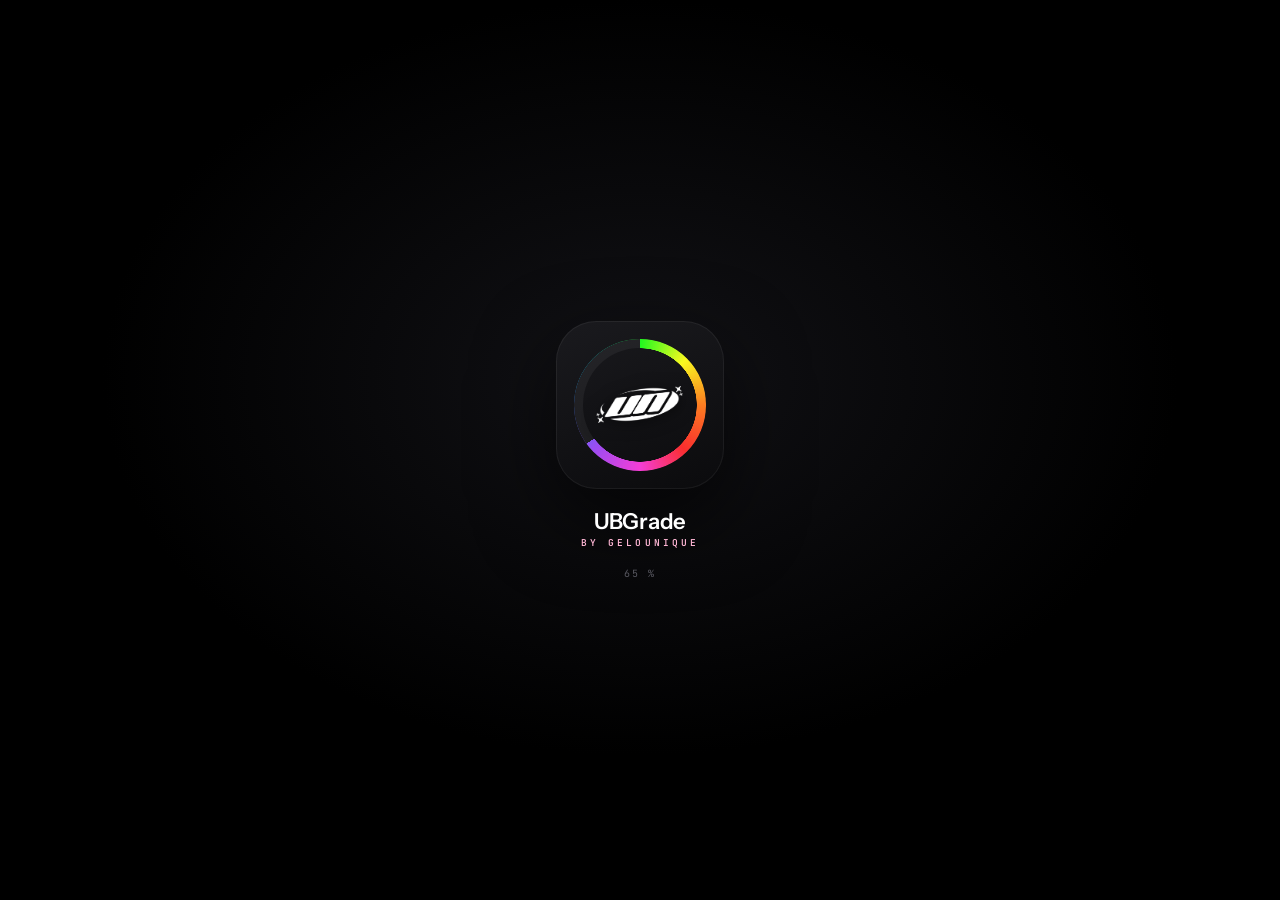
==== index.html @ 08f7685d "UBGrade 4.1.0 – Web-Testversion (Foto-Edition im Browser) Co-Authored-By: Claude Opus 5.5 <noreply@a" ====
<!DOCTYPE html>
<html lang="de">
<head>
<meta charset="utf-8">
<meta name="viewport" content="width=device-width,initial-scale=1">
<title>UBGrade by gelounique – Color Grading im Browser testen</title>
<meta name="description" content="UBGrade by gelounique: All-in-one Color Grading. Teste die Foto-Edition direkt im Browser – Download für Windows & Mac mit Effekten für Premiere Pro, After Effects, Photoshop & DaVinci Resolve.">
<meta name="theme-color" content="#000000">
<meta property="og:title" content="UBGrade by gelounique">
<meta property="og:description" content="All-in-one Color Grading – jetzt im Browser testen. Für Premiere Pro, After Effects, Photoshop & DaVinci Resolve.">
<meta property="og:image" content="https://ubgrade.uniquebaby.de/assets/og.png">
<meta property="og:url" content="https://ubgrade.uniquebaby.de/">
<meta name="twitter:card" content="summary_large_image">
<link rel="apple-touch-icon" href="assets/apple-touch-icon.png">
<script>window.UBGRADE_DOWNLOAD = "https://github.com/gelounique/ubgrade-web/releases/download/v4.1.0/UBGrade-4.1.0.zip"; window.UBGRADE_VERSION = "4.1.0";</script>
<link rel="icon" href="assets/icon-64.png">
<link rel="stylesheet" href="css/fonts.css">
<link rel="stylesheet" href="css/ubgrade.css">
<style>#mobile{display:none}@media (max-width:760px),(pointer:coarse) and (max-width:1024px){#mobile{position:fixed;inset:0;z-index:400;background:#000;display:flex;flex-direction:column;align-items:center;justify-content:center;gap:14px;padding:32px;text-align:center;font-family:"Instrument Sans",system-ui,sans-serif;color:#ececef}#mobile img{width:112px;border-radius:24%}#mobile h2{margin:6px 0 0;font-size:28px}#mobile p{color:#9a9aa3;line-height:1.5;max-width:320px}#mobile a{background:#ffb6d5;color:#111;font-weight:600;padding:13px 20px;border-radius:99px;text-decoration:none}#mobile span{font:600 10px "JetBrains Mono",monospace;letter-spacing:.3em;color:#ffb6d5;margin-top:8px}}</style>
</head>
<body>
<div id="mobile"><img src="assets/icon-256.png" alt=""><h2>UBGrade</h2><p>Die Testversion ist für Desktop gemacht – öffne <b>ubgrade.uniquebaby.de</b> am Computer, um Bilder zu graden.</p><a href="https://github.com/gelounique/ubgrade-web/releases/download/v4.1.0/UBGrade-4.1.0.zip">Download für Windows &amp; Mac</a><span>BY GELOUNIQUE</span></div>
<div id="splash"><div class="w">
  <div class="ico"><div class="tile"></div><div class="track"></div><div class="ring glow"></div><div class="ring"></div><img class="un" src="assets/logo-un.png" alt="UBGrade"></div>
  <div class="nm"><b>UBGrade</b><span>BY GELOUNIQUE</span></div><div class="pc">0</div>
</div></div>

<div id="app">
  <header class="tb">
    <div class="logo nd" id="about"><img src="assets/logo-ub.png" alt="UB"><b>UBGrade</b></div>
    <div class="mode" id="mode"><i></i><span>FOTO</span></div>
    <div class="src" id="src">Keine Quelle</div>
    <button class="ib" id="bOpen" title="Öffnen (Strg+O)"><svg viewBox="0 0 24 24" fill="none" stroke="currentColor" stroke-width="1.7"><path d="M3 7a2 2 0 0 1 2-2h4l2 2h8a2 2 0 0 1 2 2v8a2 2 0 0 1-2 2H5a2 2 0 0 1-2-2z"/></svg></button>
    <button class="ib" id="bUndo" title="Rückgängig (Strg+Z)"><svg viewBox="0 0 24 24" fill="none" stroke="currentColor" stroke-width="1.7"><path d="M9 14 4 9l5-5"/><path d="M4 9h10a6 6 0 0 1 0 12h-3"/></svg></button>
    <button class="ib" id="bRedo" title="Wiederholen (Strg+Y)"><svg viewBox="0 0 24 24" fill="none" stroke="currentColor" stroke-width="1.7"><path d="m15 14 5-5-5-5"/><path d="M20 9H10a6 6 0 0 0 0 12h3"/></svg></button>
  </header>

  <aside class="looks">
    <div class="H"><h2>UBGrades</h2><div class="search"><svg viewBox="0 0 24 24" fill="none" stroke="currentColor" stroke-width="2"><circle cx="11" cy="11" r="7"/><path d="m20 20-3.5-3.5"/></svg><input id="q" placeholder="UBGrade suchen"></div>
      <button class="ib" id="bImport" title=".ubgrade / .cube importieren"><svg viewBox="0 0 24 24" fill="none" stroke="currentColor" stroke-width="1.7"><path d="M14 4h5a1 1 0 0 1 1 1v14a1 1 0 0 1-1 1h-5"/><path d="M3 12h11m-4-4 4 4-4 4"/></svg></button></div>
    <div class="cats" id="cats"></div>
    <div class="lgrid" id="lgrid"></div>
  </aside>

  <main class="view" id="view">
    <div class="readout" id="readout"><span>R <b id="rR">–</b></span><span class="d"></span><span>G <b id="rG">–</b></span><span class="d"></span><span>B <b id="rB">–</b></span>
      <button class="notch" id="notch" title="Scopes"><svg viewBox="0 0 14 10"><path d="M1 1h12L7 9z" fill="currentColor"/></svg></button></div>
    <div class="stage" id="stage">
      <canvas id="cv"></canvas>
      <div class="split" id="split"><em class="l">VORHER</em><em class="r">NACHHER</em></div>
      <div class="scopes" id="scopes"><div class="sh" id="scopeTabs"><button data-m="wave" class="on">WAVEFORM</button><button data-m="parade">RGB PARADE</button><button data-m="vector">VECTORSCOPE</button><button data-m="hist">HISTOGRAMM</button></div><canvas id="scv" width="1040" height="300"></canvas></div>
      <div class="drop"><div class="c"><img src="assets/logo-un.png" alt=""><h3>Bild oder Video reinziehen</h3><p>Bild → Foto-Modus mit Export · Video → Video-Modus. Aus Premiere, After Effects, DaVinci & Photoshop öffnet sich UBGrade direkt mit dem aktuellen Frame.</p><button class="bt pri" id="bOpen2">Datei öffnen</button></div></div>
    </div>
    <div class="tl"><button class="ib" id="tPlay"><svg viewBox="0 0 24 24" fill="currentColor"><path d="M7 5v14l12-7z"/></svg></button><div class="scrub" id="scrub"><div class="tr"></div><div class="fl" id="sFill"></div><div class="kn" id="sKnob"></div></div><div class="tc" id="tc">00:00:00:00</div></div>
  </main>

  <aside class="tools">
    <div class="H" id="toolsH"><h2>Tools</h2></div>
    <div class="body" id="toolsBody"></div>
  </aside>

  <section class="chain">
    <button class="vtab on" id="tabLooks" title="UBGrades ein/aus">LOOKS</button>
    <div class="lane" id="lane"></div>
    <button class="vtab r on" id="tabTools" title="Tools ein/aus">TOOLS</button>
  </section>

  <footer class="st">
    <button class="ib" id="bReset" title="Alles zurücksetzen" style="margin:0 6px 0 10px"><svg viewBox="0 0 24 24" fill="none" stroke="currentColor" stroke-width="1.8"><path d="M3 12a9 9 0 1 0 3-6.7L3 8"/><path d="M3 3v5h5"/></svg></button>
    <div class="cell look">UBGrade: <b id="gname">Unbenannt</b><button class="ib" id="bSave" title="Als UBGrade speichern (Strg+S)"><svg viewBox="0 0 24 24" fill="none" stroke="currentColor" stroke-width="1.7"><path d="M5 3h11l3 3v13a2 2 0 0 1-2 2H7a2 2 0 0 1-2-2z"/><path d="M8 3v5h8V3M8 21v-7h8v7"/></svg></button></div>
    <div class="cell"><button class="ib" id="bBypass" title="Vorher/Nachher (\)"><svg viewBox="0 0 24 24" fill="none" stroke="currentColor" stroke-width="1.8"><circle cx="12" cy="12" r="8.5"/><path d="m6 6 12 12"/></svg></button><button class="ib" id="bSplit" title="Split (S)"><svg viewBox="0 0 24 24" fill="none" stroke="currentColor" stroke-width="1.7"><rect x="3" y="5" width="18" height="14" rx="2"/><path d="M12 5v14"/></svg></button><button class="ib" id="bFalse" title="False Color (F)"><svg viewBox="0 0 24 24" fill="none" stroke="currentColor" stroke-width="1.7"><path d="M4 18h4V8H4zM10 18h4V4h-4zM16 18h4v-6h-4z"/></svg></button></div>
    <div class="cell str" id="gStr" title="Ziehen zum Ändern · Doppelklick = 100 %">Stärke: <b id="gStrV">100.0 %</b></div>
    <div class="grow"></div>
    <span id="actions" style="display:contents"></span>
  </footer>
</div>
<div id="toast"></div>
<input type="file" id="fileIn" hidden accept="image/*,video/*,.ubgrade,.cube">
<script src="js/colorspace.js"></script>
<script src="js/engine.js"></script>
<script src="js/tools.js"></script>
<script src="js/lib.js"></script>
<script src="js/scopes.js"></script>
<script src="js/icons.js"></script>
<script src="js/app.js"></script>
</body>
</html>
---- css/fonts.css ----
/* Instrument Sans & JetBrains Mono — SIL Open Font License 1.1, self-hosted (no Google request) */
/* latin-ext */
@font-face {
  font-family: 'Instrument Sans';
  font-style: normal;
  font-weight: 400;
  font-stretch: 100%;
  font-display: swap;
  src: url(../fonts/InstrumentSans-latin-ext-284bb9.woff2) format('woff2');
  unicode-range: U+0100-02BA, U+02BD-02C5, U+02C7-02CC, U+02CE-02D7, U+02DD-02FF, U+0304, U+0308, U+0329, U+1D00-1DBF, U+1E00-1E9F, U+1EF2-1EFF, U+2020, U+20A0-20AB, U+20AD-20C4, U+2113, U+2C60-2C7F, U+A720-A7FF;
}
/* latin */
@font-face {
  font-family: 'Instrument Sans';
  font-style: normal;
  font-weight: 400;
  font-stretch: 100%;
  font-display: swap;
  src: url(../fonts/InstrumentSans-latin-046090.woff2) format('woff2');
  unicode-range: U+0000-00FF, U+0131, U+0152-0153, U+02BB-02BC, U+02C6, U+02DA, U+02DC, U+0304, U+0308, U+0329, U+2000-206F, U+20AC, U+2122, U+2191, U+2193, U+2212, U+2215, U+FEFF, U+FFFD;
}
/* latin-ext */
@font-face {
  font-family: 'Instrument Sans';
  font-style: normal;
  font-weight: 500;
  font-stretch: 100%;
  font-display: swap;
  src: url(../fonts/InstrumentSans-latin-ext-284bb9.woff2) format('woff2');
  unicode-range: U+0100-02BA, U+02BD-02C5, U+02C7-02CC, U+02CE-02D7, U+02DD-02FF, U+0304, U+0308, U+0329, U+1D00-1DBF, U+1E00-1E9F, U+1EF2-1EFF, U+2020, U+20A0-20AB, U+20AD-20C4, U+2113, U+2C60-2C7F, U+A720-A7FF;
}
/* latin */
@font-face {
  font-family: 'Instrument Sans';
  font-style: normal;
  font-weight: 500;
  font-stretch: 100%;
  font-display: swap;
  src: url(../fonts/InstrumentSans-latin-046090.woff2) format('woff2');
  unicode-range: U+0000-00FF, U+0131, U+0152-0153, U+02BB-02BC, U+02C6, U+02DA, U+02DC, U+0304, U+0308, U+0329, U+2000-206F, U+20AC, U+2122, U+2191, U+2193, U+2212, U+2215, U+FEFF, U+FFFD;
}
/* latin-ext */
@font-face {
  font-family: 'Instrument Sans';
  font-style: normal;
  font-weight: 600;
  font-stretch: 100%;
  font-display: swap;
  src: url(../fonts/InstrumentSans-latin-ext-284bb9.woff2) format('woff2');
  unicode-range: U+0100-02BA, U+02BD-02C5, U+02C7-02CC, U+02CE-02D7, U+02DD-02FF, U+0304, U+0308, U+0329, U+1D00-1DBF, U+1E00-1E9F, U+1EF2-1EFF, U+2020, U+20A0-20AB, U+20AD-20C4, U+2113, U+2C60-2C7F, U+A720-A7FF;
}
/* latin */
@font-face {
  font-family: 'Instrument Sans';
  font-style: normal;
  font-weight: 600;
  font-stretch: 100%;
  font-display: swap;
  src: url(../fonts/InstrumentSans-latin-046090.woff2) format('woff2');
  unicode-range: U+0000-00FF, U+0131, U+0152-0153, U+02BB-02BC, U+02C6, U+02DA, U+02DC, U+0304, U+0308, U+0329, U+2000-206F, U+20AC, U+2122, U+2191, U+2193, U+2212, U+2215, U+FEFF, U+FFFD;
}
/* latin-ext */
@font-face {
  font-family: 'JetBrains Mono';
  font-style: normal;
  font-weight: 400;
  font-display: swap;
  src: url(../fonts/JetBrainsMono-latin-ext-ba1653.woff2) format('woff2');
  unicode-range: U+0100-02BA, U+02BD-02C5, U+02C7-02CC, U+02CE-02D7, U+02DD-02FF, U+0304, U+0308, U+0329, U+1D00-1DBF, U+1E00-1E9F, U+1EF2-1EFF, U+2020, U+20A0-20AB, U+20AD-20C4, U+2113, U+2C60-2C7F, U+A720-A7FF;
}
/* latin */
@font-face {
  font-family: 'JetBrains Mono';
  font-style: normal;
  font-weight: 400;
  font-display: swap;
  src: url(../fonts/JetBrainsMono-latin-480c06.woff2) format('woff2');
  unicode-range: U+0000-00FF, U+0131, U+0152-0153, U+02BB-02BC, U+02C6, U+02DA, U+02DC, U+0304, U+0308, U+0329, U+2000-206F, U+20AC, U+2122, U+2191, U+2193, U+2212, U+2215, U+FEFF, U+FFFD;
}
/* latin-ext */
@font-face {
  font-family: 'JetBrains Mono';
  font-style: normal;
  font-weight: 600;
  font-display: swap;
  src: url(../fonts/JetBrainsMono-latin-ext-ba1653.woff2) format('woff2');
  unicode-range: U+0100-02BA, U+02BD-02C5, U+02C7-02CC, U+02CE-02D7, U+02DD-02FF, U+0304, U+0308, U+0329, U+1D00-1DBF, U+1E00-1E9F, U+1EF2-1EFF, U+2020, U+20A0-20AB, U+20AD-20C4, U+2113, U+2C60-2C7F, U+A720-A7FF;
}
/* latin */
@font-face {
  font-family: 'JetBrains Mono';
  font-style: normal;
  font-weight: 600;
  font-display: swap;
  src: url(../fonts/JetBrainsMono-latin-480c06.woff2) format('woff2');
  unicode-range: U+0000-00FF, U+0131, U+0152-0153, U+02BB-02BC, U+02C6, U+02DA, U+02DC, U+0304, U+0308, U+0329, U+2000-206F, U+20AC, U+2122, U+2191, U+2193, U+2212, U+2215, U+FEFF, U+FFFD;
}
---- css/ubgrade.css ----
/* UBGrade 3 by gelounique — look-builder layout
   left: UBGrades · centre: viewer · right: tool tiles / controls · bottom: chain + status
   deep black · white type · baby pink accent */
:root{
  --bg:#050506; --p0:#0b0b0d; --p1:#111114; --p2:#18181c; --p3:#222228; --hair:#1c1c21; --hair2:#2a2a31;
  --tx:#ececef; --tx2:#a6a6ae; --tx3:#6c6c75; --pink:#ffb6d5; --pinkd:rgba(255,182,213,.14);
  --sans:"Instrument Sans","Segoe UI Variable Text","Segoe UI",-apple-system,Helvetica,Arial,sans-serif;
  --mono:"JetBrains Mono","Cascadia Mono",Consolas,ui-monospace,monospace;
  --tb:34px; --looks:420px; --tools:480px; --chain:136px; --st:34px;
}
*{box-sizing:border-box;margin:0;padding:0}
html,body{height:100%;overflow:hidden;background:var(--bg);color:var(--tx);font:12px/1.35 var(--sans);-webkit-font-smoothing:antialiased;user-select:none;cursor:default}
button{font:inherit;color:inherit;background:none;border:0;cursor:default}
input,select{font:inherit;color:inherit}
svg{display:block}
::-webkit-scrollbar{width:10px;height:10px}::-webkit-scrollbar-thumb{background:#2a2a30;border:3px solid transparent;background-clip:padding-box;border-radius:10px}::-webkit-scrollbar-track{background:transparent}

/* splash — the app icon builds itself: tile → UN logo → colour wheel charges around the logo */
@property --p{syntax:'<number>';inherits:true;initial-value:0}
#splash{position:fixed;inset:0;z-index:300;background:radial-gradient(60% 60% at 50% 42%,#121216 0%,#000 70%);display:grid;place-items:center;transition:opacity .45s,visibility .45s}
#splash.out{opacity:0;visibility:hidden}
#splash .w{display:flex;flex-direction:column;align-items:center;gap:22px}
#splash .ico{position:relative;width:168px;height:168px;animation:ubIn .7s cubic-bezier(.2,.9,.25,1.15) both}
#splash .tile{position:absolute;inset:0;border-radius:24%;background:linear-gradient(160deg,#1a1a1e,#0b0b0d);box-shadow:0 30px 80px rgba(0,0,0,.65),inset 0 0 0 1px rgba(255,255,255,.06)}
#splash .track,#splash .ring{position:absolute;inset:11%;border-radius:50%}
#splash .track{box-shadow:inset 0 0 0 9px rgba(255,255,255,.05)}
#splash .ring{background:conic-gradient(from 0deg,hsl(120 95% 55%),hsl(60 95% 55%),hsl(25 98% 56%),hsl(0 95% 58%),hsl(310 90% 60%),hsl(270 85% 62%),hsl(220 95% 60%),hsl(185 95% 52%),hsl(120 95% 55%));
  -webkit-mask:conic-gradient(#000 calc(var(--p) * 1%),transparent 0),radial-gradient(farthest-side,transparent calc(100% - 9.5px),#000 calc(100% - 9px));-webkit-mask-composite:source-in;mask-composite:intersect}
#splash .ring.glow{filter:blur(12px);opacity:.75}
#splash .un{position:absolute;left:24%;top:36%;width:52%;height:28%;object-fit:contain;animation:ubLogo .6s .25s ease-out both;filter:drop-shadow(0 2px 8px rgba(0,0,0,.6))}
#splash .nm{display:flex;flex-direction:column;align-items:center;gap:5px;animation:ubFade .6s .35s both}
#splash .nm b{font:600 22px/1 'Instrument Sans',system-ui,sans-serif;letter-spacing:-.01em;color:#fff}
#splash .nm span{font:600 9.5px/1 'JetBrains Mono',ui-monospace,monospace;letter-spacing:.32em;color:var(--pink)}
#splash .pc{font:500 10px/1 'JetBrains Mono',ui-monospace,monospace;letter-spacing:.2em;color:#5d5d66;min-height:10px}
#splash.done .ico{animation:ubPulse .5s ease-out}
#splash.done .ring.glow{opacity:1;filter:blur(16px)}
@keyframes ubIn{from{opacity:0;transform:scale(.72) translateY(14px)}to{opacity:1;transform:none}}
@keyframes ubLogo{from{opacity:0;transform:scale(.85)}to{opacity:1;transform:none}}
@keyframes ubFade{from{opacity:0;transform:translateY(6px)}to{opacity:1;transform:none}}
@keyframes ubPulse{0%{transform:scale(1)}40%{transform:scale(1.06)}100%{transform:scale(1)}}

/* frame */
#app{position:fixed;inset:0;display:grid;grid-template-rows:var(--tb) 1fr var(--chain) var(--st);grid-template-columns:var(--looks) 1fr var(--tools);grid-template-areas:"tb tb tb" "looks view tools" "chain chain chain" "st st st"}
#app.nolooks{--looks:0px}#app.nolooks .looks{display:none}
#app.notools{--tools:0px}#app.notools .tools{display:none}
.tb{grid-area:tb;display:flex;align-items:center;gap:10px;padding:0 140px 0 12px;background:var(--p0);border-bottom:1px solid var(--hair);-webkit-app-region:drag}
.tb button,.tb .nd{-webkit-app-region:no-drag}
body.mac .tb{padding:0 12px 0 84px}
.tb .logo{display:flex;align-items:center;gap:8px}
.tb .logo img{height:15px}.tb .logo b{font-size:12px;font-weight:600}
.tb .src{font:10.5px var(--mono);color:var(--tx3);flex:1;min-width:0;white-space:nowrap;overflow:hidden;text-overflow:ellipsis}
.tb .src b{color:var(--tx2);font-weight:500}
.mode{display:flex;align-items:center;gap:6px;height:20px;padding:0 8px;border-radius:4px;background:var(--p2);border:1px solid var(--hair2);font:600 9.5px var(--mono);letter-spacing:.16em}
.mode i{width:6px;height:6px;border-radius:50%;background:var(--pink);box-shadow:0 0 8px var(--pink)}
.ib{width:26px;height:26px;border-radius:5px;display:grid;place-items:center;color:var(--tx2)}
.ib:hover{background:var(--p2);color:var(--tx)}.ib:disabled{opacity:.3}
.ib svg{width:15px;height:15px}.ib.on{color:var(--pink)}

/* panel headers (big caps like a pro tool) */
.H{height:40px;flex:none;display:flex;align-items:center;gap:10px;padding:0 12px}
.H h2{font-size:17px;font-weight:600;letter-spacing:.06em;text-transform:uppercase}
.search{flex:1;height:26px;display:flex;align-items:center;gap:6px;padding:0 8px;border-radius:5px;background:var(--p1);border:1px solid var(--hair2)}
.search input{flex:1;min-width:0;background:none;border:0;outline:0;font-size:11.5px;user-select:text}
.search svg{width:13px;opacity:.5}

/* looks (left) */
.looks{grid-area:looks;display:grid;grid-template-columns:136px 1fr;grid-template-rows:40px 1fr;background:var(--p0);border-right:1px solid var(--hair);min-height:0}
.looks .H{grid-column:1/-1;border-bottom:1px solid var(--hair)}
.cats{background:var(--p1);border-right:1px solid var(--hair);padding:8px 0;overflow-y:auto}
.cat{display:flex;align-items:center;justify-content:space-between;height:26px;padding:0 10px;font:600 10.5px var(--mono);letter-spacing:.08em;color:var(--tx2);text-transform:uppercase}
.cat:hover{color:var(--tx)}.cat.on{color:var(--pink)}
.cat .n{color:var(--tx3);font-weight:400}
.cat .add{width:20px;height:20px;border-radius:4px;display:grid;place-items:center;color:var(--pink);font-size:16px;line-height:1}
.cat .add:hover{background:var(--pinkd)}
.lgrid{overflow-y:auto;padding:10px;display:grid;grid-template-columns:repeat(auto-fill,minmax(118px,1fr));grid-auto-rows:max-content;gap:10px;align-content:start}
.lk{display:flex;flex-direction:column;gap:5px;position:relative}
.lk .th{aspect-ratio:16/10;border-radius:4px;background:#000 center/cover;box-shadow:inset 0 0 0 1px rgba(255,255,255,.06)}
.lk:hover .th{box-shadow:inset 0 0 0 1px rgba(255,255,255,.25)}
.lk.on .th{box-shadow:inset 0 0 0 2px var(--pink)}
.lk .nm{font-size:11px;text-align:center;color:var(--tx2);white-space:nowrap;overflow:hidden;text-overflow:ellipsis}
.lk.on .nm{color:var(--tx)}
.lk .x{position:absolute;top:4px;right:4px;width:20px;height:20px;border-radius:4px;background:rgba(0,0,0,.7);display:none;place-items:center}
.lk:hover .x{display:grid}
.lk .x svg{width:12px;height:12px}
.empty{grid-column:1/-1;padding:24px 8px;text-align:center;color:var(--tx3);font-size:11.5px;line-height:1.6}
.empty b{color:var(--tx2);font-weight:500}

/* viewer */
.view{grid-area:view;position:relative;display:flex;flex-direction:column;min-width:0;min-height:0;background:var(--bg)}
.readout{height:30px;flex:none;display:flex;align-items:center;justify-content:center;gap:12px;font:11px var(--mono);color:var(--tx3);position:relative}
.readout b{color:var(--tx);font-weight:500}.readout .d{width:1px;height:12px;background:var(--hair2)}
.notch{position:absolute;left:50%;bottom:-8px;transform:translateX(-50%);width:28px;height:14px;display:grid;place-items:center;z-index:5;color:var(--tx3)}
.notch:hover{color:var(--pink)}
.notch svg{width:14px;height:10px}
.stage{position:relative;flex:1;min-height:0;display:grid;place-items:center;overflow:hidden}
#cv{display:block}
.split{position:absolute;width:1px;background:rgba(255,255,255,.9);display:none;cursor:ew-resize;z-index:3}
.split::after{content:"";position:absolute;left:-10px;right:-10px;top:0;bottom:0}
.split em{position:absolute;top:8px;font:600 9px var(--mono);letter-spacing:.16em;padding:3px 6px;border-radius:3px;background:rgba(0,0,0,.65);font-style:normal;white-space:nowrap}
.split .l{right:8px}.split .r{left:8px;color:var(--pink)}
.stage.splitting .split{display:block}
.scopes{position:absolute;left:50%;top:0;transform:translateX(-50%);width:min(520px,90%);z-index:6;background:rgba(10,10,12,.95);border:1px solid var(--hair2);border-top:0;border-radius:0 0 8px 8px;display:none}
.scopes.on{display:block}
.scopes .sh{display:flex;gap:2px;padding:4px}
.scopes .sh button{flex:1;height:20px;border-radius:3px;font:9.5px var(--mono);letter-spacing:.08em;color:var(--tx3)}
.scopes .sh button.on{background:var(--p3);color:var(--tx)}
.scopes canvas{display:block;width:100%;height:150px}
.drop{position:absolute;inset:0;display:grid;place-items:center;z-index:2;text-align:center}
.drop .c{display:flex;flex-direction:column;align-items:center;gap:10px}
.drop img{height:40px;opacity:.9}.drop h3{font-size:15px;font-weight:600}.drop p{color:var(--tx3);font-size:11.5px;max-width:330px;line-height:1.5}
.view.has .drop{display:none}
.view.dragover::after{content:"";position:absolute;inset:8px;border:1.5px dashed var(--pink);border-radius:8px;pointer-events:none;z-index:9}
.tl{display:none;flex:none;height:34px;align-items:center;gap:10px;padding:0 12px;border-top:1px solid var(--hair)}
.view.video .tl{display:flex}
.tl .tc{font:11px var(--mono);color:var(--tx2);min-width:84px;text-align:right}
.scrub{flex:1;height:22px;position:relative;display:flex;align-items:center}
.scrub .tr{position:absolute;left:0;right:0;height:3px;border-radius:3px;background:var(--p3)}
.scrub .fl{position:absolute;left:0;height:3px;border-radius:3px;background:var(--pink)}
.scrub .kn{position:absolute;width:11px;height:11px;margin-left:-5.5px;border-radius:50%;background:#fff}

/* tools (right) */
.tools{grid-area:tools;display:flex;flex-direction:column;background:var(--p0);border-left:1px solid var(--hair);min-height:0}
.tools .H{border-bottom:1px solid var(--hair)}
.tools .H .back{display:flex;align-items:center;gap:4px;font:600 10.5px var(--mono);letter-spacing:.1em;color:var(--tx3);height:24px;padding:0 6px;border-radius:4px}
.tools .H .back:hover{color:var(--tx);background:var(--p2)}
.tools .body{flex:1;overflow-y:auto}
.tcat{border-bottom:1px solid var(--hair)}
.tcat-h{height:28px;display:flex;align-items:center;gap:6px;padding:0 10px;background:var(--p1);font-size:12.5px;font-weight:600}
.tcat-h svg{width:10px;height:10px;color:var(--tx3);transition:transform .15s}
.tcat.closed .tcat-h svg{transform:rotate(-90deg)}
.tcat.closed .tiles{display:none}
.tiles{display:grid;grid-template-columns:repeat(auto-fill,minmax(100px,1fr));gap:6px;padding:8px}
.tile{display:flex;flex-direction:column;align-items:stretch;gap:4px;border-radius:4px;padding:3px;position:relative}
.tile:hover{background:var(--p2)}
.tile .art{aspect-ratio:1;border-radius:6px;background:linear-gradient(150deg,#1b1b20 0%,#0e0e11 100%);display:grid;place-items:center;box-shadow:inset 0 0 0 1px rgba(255,255,255,.06);color:#e8e8ec;transition:color .15s,box-shadow .15s,background .15s}
.tile .art svg{width:44%;height:44%;stroke-width:1.5}
.tile:hover .art{color:var(--pink);box-shadow:inset 0 0 0 1px rgba(255,182,213,.45);background:linear-gradient(150deg,#221a1e 0%,#0e0e11 100%)}
.tile .nm{font-size:11px;text-align:center;color:var(--tx2);white-space:nowrap;overflow:hidden;text-overflow:ellipsis}
.tile:hover .nm{color:var(--tx)}
.tile .plus{position:absolute;right:7px;top:7px;width:20px;height:20px;border-radius:50%;background:var(--pink);color:#111;display:none;place-items:center;font-weight:700;font-size:14px;line-height:1}
.tile:hover .plus{display:grid}
.tile.dragging{opacity:.4}

/* controls */
.ctrls{padding:4px 14px 18px}
.ctrls .desc{color:var(--tx3);font-size:11px;line-height:1.5;margin:6px 0 10px}
.row2{display:flex;gap:6px;margin-bottom:10px;flex-wrap:wrap}
.bt{height:26px;padding:0 10px;border-radius:5px;background:var(--p2);border:1px solid var(--hair2);font-size:11.5px;font-weight:500;display:inline-flex;align-items:center;justify-content:center;gap:6px;white-space:nowrap}
.bt:hover{background:var(--p3)}.bt.pri{background:var(--pink);border-color:var(--pink);color:#111;font-weight:600}.bt.pri:hover{background:#ffc9e0}
.bt.on{border-color:var(--pink);color:var(--pink)}
.grp{font:600 9.5px var(--mono);letter-spacing:.16em;color:var(--tx3);margin:14px 0 4px;text-transform:uppercase}
.ctl{padding:4px 0 3px}
.ctl .r1{display:flex;align-items:center;justify-content:space-between;height:18px}
.ctl label{font-size:11.5px;color:var(--tx2)}
.ctl.ch label{color:var(--tx)}
.ctl .v{font:10.5px var(--mono);color:var(--tx3);min-width:44px;text-align:right;outline:0;border-radius:3px;padding:0 2px;user-select:text;cursor:text}
.ctl.ch .v{color:var(--tx)}.ctl .v:focus{background:var(--p3)}
.rng{position:relative;height:16px;display:flex;align-items:center;touch-action:none}
.rng .tr{position:absolute;left:0;right:0;height:2px;border-radius:2px;background:var(--p3)}
.rng .fl{position:absolute;height:2px;background:var(--pink);border-radius:2px}
.rng .kn{position:absolute;width:11px;height:11px;margin-left:-5.5px;border-radius:50%;background:#e9e9ee;box-shadow:0 1px 4px rgba(0,0,0,.6)}
.rng.hue .tr{height:3px;background:linear-gradient(90deg,#f55,#fb5,#ee5,#5e6,#5ee,#59f,#a5f,#f5c,#f55)}
.rng.temp .tr{height:3px;background:linear-gradient(90deg,#6c94ff,#3a3a40 50%,#ffb150)}
.rng.tint .tr{height:3px;background:linear-gradient(90deg,#5fd879,#3a3a40 50%,#f063d4)}
.rng.hue .fl,.rng.temp .fl,.rng.tint .fl{display:none}
.sel{width:100%;height:28px;margin-top:4px;border-radius:5px;background:var(--p2);border:1px solid var(--hair2);padding:0 8px;outline:0;font-size:11.5px}
.tgl{display:flex;align-items:center;justify-content:space-between;height:28px}
.sw{width:30px;height:17px;border-radius:17px;background:var(--p3);position:relative}
.sw::after{content:"";position:absolute;top:2px;left:2px;width:13px;height:13px;border-radius:50%;background:#fff;transition:left .15s}
.sw.on{background:var(--pink)}.sw.on::after{left:15px}
.tabs{display:flex;gap:2px;padding:2px;border-radius:6px;background:var(--p1);border:1px solid var(--hair);margin:6px 0}
.tabs button{flex:1;height:22px;border-radius:4px;font-size:11px;color:var(--tx3)}
.tabs button.on{background:var(--p3);color:var(--tx)}
.wheels{display:grid;grid-template-columns:repeat(2,1fr);gap:12px 14px;margin-top:6px}
.wheel{display:flex;flex-direction:column;align-items:center;gap:5px}
.wheel span{font:600 9px var(--mono);letter-spacing:.14em;color:var(--tx3)}
.wh{position:relative;width:100%;max-width:150px;aspect-ratio:1;border-radius:50%;touch-action:none;background:radial-gradient(circle,#18181b 0 46%,transparent 64%),conic-gradient(from 90deg,#f55,#f5c,#a5f,#59f,#5ee,#5e6,#ee5,#fb5,#f55);box-shadow:inset 0 0 0 1px rgba(255,255,255,.08),inset 0 0 18px rgba(0,0,0,.7)}
.wh::after{content:"";position:absolute;left:50%;top:50%;width:3px;height:3px;margin:-1.5px;border-radius:50%;background:rgba(255,255,255,.35)}
.wh i{position:absolute;width:11px;height:11px;margin:-5.5px;border-radius:50%;border:2px solid #fff;box-shadow:0 0 6px rgba(0,0,0,.7);pointer-events:none}
.wheel .rng{width:100%}
.curve canvas{width:100%;aspect-ratio:1;display:block;border-radius:5px;background:#0a0a0c;border:1px solid var(--hair);touch-action:none}
.hint{font-size:10.5px;color:var(--tx3);margin-top:6px;line-height:1.4}
.refth{width:100%;aspect-ratio:16/9;border-radius:4px;background:#000 center/cover;border:1px solid var(--hair);margin:4px 0 8px;display:grid;place-items:center;color:var(--tx3);font-size:11px}

/* chain (bottom) */
.chain{grid-area:chain;position:relative;display:flex;align-items:center;background:var(--p0);border-top:1px solid var(--hair)}
.vtab{width:34px;align-self:stretch;flex:none;display:flex;align-items:center;justify-content:center;writing-mode:vertical-rl;text-orientation:upright;font:600 11px var(--mono);letter-spacing:.08em;color:var(--tx3);border-right:1px solid var(--hair)}
.vtab.r{border-right:0;border-left:1px solid var(--hair)}
.vtab:hover{color:var(--tx)}.vtab.on{color:var(--pink)}
.lane{flex:1;min-width:0;height:100%;display:flex;align-items:center;justify-content:center;gap:0;overflow-x:auto;padding:0 12px}
.lane-in{display:flex;align-items:center;margin:auto}
.chip{width:104px;height:110px;flex:none;border-radius:5px;background:var(--p1);border:1px solid var(--hair2);display:flex;flex-direction:column;align-items:center;justify-content:center;gap:4px;position:relative;padding:6px}
.chip:hover{background:var(--p2)}
.chip.sel{border-color:var(--pink);box-shadow:0 0 0 1px var(--pink)}
.chip.off{opacity:.42}
.chip .art{width:56px;height:56px;border-radius:6px;background:linear-gradient(150deg,#1b1b20 0%,#0e0e11 100%);display:grid;place-items:center;color:#e8e8ec;box-shadow:inset 0 0 0 1px rgba(255,255,255,.06)}
.chip.sel .art{color:var(--pink)}
.chip .art svg{width:26px;height:26px}
.chip .nm{font-size:11px;font-weight:500;max-width:94px;white-space:nowrap;overflow:hidden;text-overflow:ellipsis}
.chip .sm{font:9.5px var(--mono);color:var(--tx3);max-width:94px;white-space:nowrap;overflow:hidden;text-overflow:ellipsis}
.chip .pw,.chip .x{position:absolute;top:4px;width:18px;height:18px;border-radius:4px;display:none;place-items:center;background:rgba(0,0,0,.6)}
.chip .pw{left:4px}.chip .x{right:4px}
.chip:hover .pw,.chip:hover .x{display:grid}
.chip .pw svg,.chip .x svg{width:11px;height:11px}
.chip.io{background:var(--p2)}
.chip.add{border-style:dashed;color:var(--tx3);font-size:26px;font-weight:300}
.chip.add:hover{color:var(--pink);border-color:var(--pink)}
.chip.dropL{box-shadow:-3px 0 0 var(--pink)}.chip.dropR{box-shadow:3px 0 0 var(--pink)}
.lane.dragin .chip.add{border-color:var(--pink);color:var(--pink)}
.link{width:14px;height:2px;background:var(--hair2);flex:none;position:relative}
.link::after{content:"";position:absolute;left:4px;top:-2px;width:6px;height:6px;border-radius:1px;background:var(--hair2)}

/* status */
.st{grid-area:st;display:flex;align-items:center;gap:0;background:var(--p1);border-top:1px solid var(--hair)}
.st .cell{height:100%;display:flex;align-items:center;gap:8px;padding:0 14px;border-right:1px solid var(--hair);font-size:12px;color:var(--tx2)}
.st .cell b{color:var(--tx);font-weight:500}
.st .look{min-width:260px}
.st .look b{max-width:180px;white-space:nowrap;overflow:hidden;text-overflow:ellipsis}
.st .str{cursor:ew-resize;min-width:170px}
.st .str b{font-family:var(--mono)}
.st .grow{flex:1}
.st .ok{width:46px;height:100%;display:grid;place-items:center;color:var(--tx2);border-left:1px solid var(--hair)}
.st .ok:hover{color:var(--tx);background:var(--p2)}
.st .ok.y:hover{color:#111;background:var(--pink)}
.st .ok svg{width:18px;height:18px}
.st .exp{height:24px;margin:0 8px}

/* dialogs / menus / toast */
.dlg-bg{position:fixed;inset:0;z-index:100;background:rgba(0,0,0,.55);display:grid;place-items:center}
.dlg{width:400px;max-width:92vw;background:var(--p1);border:1px solid var(--hair2);border-radius:8px;box-shadow:0 30px 80px rgba(0,0,0,.6);overflow:hidden}
.dlg .dh{height:36px;display:flex;align-items:center;padding:0 14px;border-bottom:1px solid var(--hair);font-weight:600}
.dlg .db{padding:14px}.dlg .db p{color:var(--tx2);line-height:1.5;font-size:11.5px}
.dlg .fld{margin-top:10px}.dlg .fld label{display:block;font:600 9.5px var(--mono);letter-spacing:.14em;color:var(--tx3);margin-bottom:5px}
.dlg .fld input{width:100%;height:30px;border-radius:5px;background:var(--p0);border:1px solid var(--hair2);padding:0 10px;outline:0;font-size:12px;user-select:text}
.dlg .fld input:focus{border-color:var(--pink)}
.dlg .df{display:flex;justify-content:flex-end;gap:6px;padding:10px 14px;border-top:1px solid var(--hair);background:var(--p0)}
.radios{display:flex;gap:6px}.radios button{flex:1;height:30px;border-radius:5px;border:1px solid var(--hair2);background:var(--p0);font-size:11.5px;color:var(--tx2)}
.radios button.on{border-color:var(--pink);color:var(--tx);background:var(--pinkd)}
.pop{position:fixed;z-index:120;min-width:200px;max-height:70vh;overflow-y:auto;background:var(--p2);border:1px solid var(--hair2);border-radius:6px;padding:4px;box-shadow:0 14px 40px rgba(0,0,0,.55)}
.pop .g{font:600 9px var(--mono);letter-spacing:.16em;color:var(--tx3);padding:8px 10px 3px}
.pop button{display:flex;width:100%;height:26px;align-items:center;gap:8px;padding:0 10px;border-radius:4px;font-size:11.5px}
.pop button:hover{background:var(--p3)}.pop button svg{width:14px;height:14px;opacity:.8}
.about{text-align:center}.about .lg{display:flex;justify-content:center;align-items:center;gap:16px;padding:22px 0 6px}
.about .lg img{height:40px}.about h3{font-size:19px}.about .by{font:600 9.5px var(--mono);letter-spacing:.2em;color:var(--pink);margin-top:3px}
.about p{color:var(--tx2);font-size:11.5px;line-height:1.6;margin-top:10px}.about .links{display:flex;justify-content:center;gap:6px;margin:12px 0 4px}
.about a{text-decoration:none}.about .ver{font:9.5px var(--mono);color:var(--tx3);padding:8px 0 14px;letter-spacing:.1em}
#toast{position:fixed;left:50%;top:44px;transform:translateX(-50%);z-index:150;display:flex;flex-direction:column;gap:6px;align-items:center;pointer-events:none}
.tst{padding:7px 12px;border-radius:6px;background:var(--p3);border:1px solid var(--hair2);font-size:11.5px;box-shadow:0 10px 30px rgba(0,0,0,.5)}
.tst b{color:var(--pink)}.tst.err b{color:#ff8a8a}
.busy{position:fixed;inset:0;z-index:160;background:rgba(0,0,0,.45);display:grid;place-items:center;font:600 10px var(--mono);letter-spacing:.2em;color:var(--tx2)}

@media (max-width:1250px){:root{--looks:300px;--tools:380px}.looks{grid-template-columns:110px 1fr}}
@media (max-width:980px){#app:not(.nolooks) .looks{display:none}:root{--looks:0px}}

/* editions: hosted sessions never show a file prompt button */
body.hosted .drop .bt{display:none}

/* web test version */
body.web .beta{font:600 9px/1 'JetBrains Mono',ui-monospace,monospace;letter-spacing:.22em;color:var(--pink);border:1px solid rgba(255,182,213,.35);border-radius:99px;padding:5px 9px;margin-right:6px;white-space:nowrap}
body.web .dlb{display:inline-flex;align-items:center;gap:7px;height:28px;padding:0 13px 0 10px;margin:0 6px 0 8px;border-radius:99px;background:var(--pink);color:#111;text-decoration:none;font:600 12px/1 'Instrument Sans',system-ui,sans-serif;white-space:nowrap;box-shadow:0 0 0 0 rgba(255,182,213,.5);animation:dlPulse 3s 2.5s ease-out 3;transition:filter .15s,transform .15s}
body.web .dlb svg{width:15px;height:15px}body.web .dlb em{font-style:normal;opacity:.65;font-weight:500}
body.web .dlb:hover{filter:brightness(1.08);transform:translateY(-1px)}
body.web .dll{display:inline-block;margin-top:10px;color:var(--pink);text-decoration:none;font-weight:600}body.web .dll:hover{text-decoration:underline}
@keyframes dlPulse{0%{box-shadow:0 0 0 0 rgba(255,182,213,.55)}100%{box-shadow:0 0 0 14px rgba(255,182,213,0)}}
@media (max-width:900px){body.web .dlb em{display:none}}
.about .legal{margin-top:14px;font-size:11px;color:var(--tx3,#6b6b74)}.about .legal a{color:var(--tx2,#a3a3ab)}
body.web .tb{padding-right:12px}
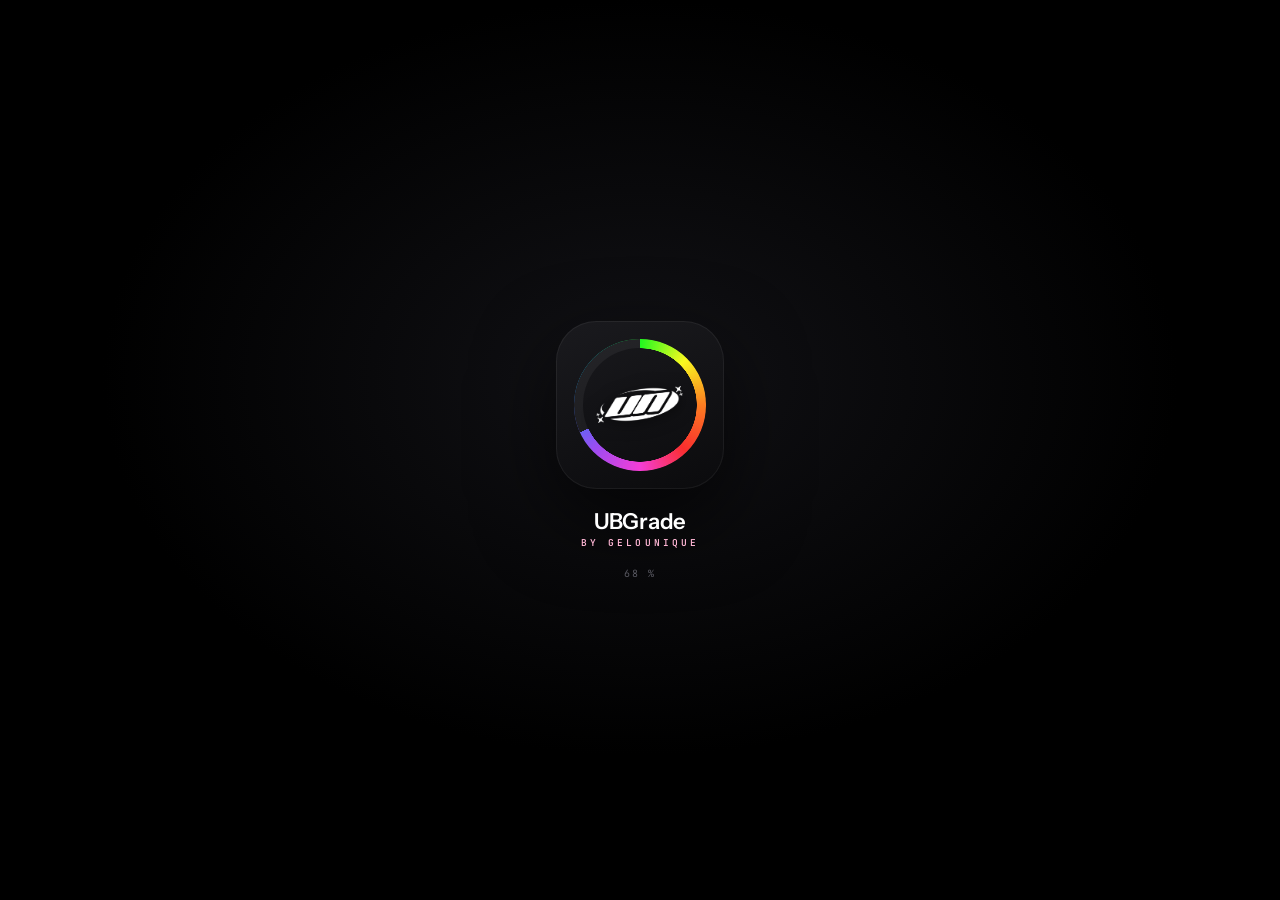
==== commit 432bc91f: "Tutorial (?), Anfänger-Anleitung, Starter-Looks, limitierte Video-Testversion Co-Authored-By: Claude" ====
--- a/index.html
+++ b/index.html
@@ -4,7 +4,7 @@
 <meta charset="utf-8">
 <meta name="viewport" content="width=device-width,initial-scale=1">
 <title>UBGrade by gelounique – Color Grading im Browser testen</title>
-<meta name="description" content="UBGrade by gelounique: All-in-one Color Grading. Teste die Foto-Edition direkt im Browser – Download für Windows & Mac mit Effekten für Premiere Pro, After Effects, Photoshop & DaVinci Resolve.">
+<meta name="description" content="UBGrade by gelounique: All-in-one Color Grading. Teste Foto- und Video-Grading direkt im Browser, mit Tutorial für Einsteiger – Download für Windows & Mac mit Effekten für Premiere Pro, After Effects, Photoshop & DaVinci Resolve.">
 <meta name="theme-color" content="#000000">
 <meta property="og:title" content="UBGrade by gelounique">
 <meta property="og:description" content="All-in-one Color Grading – jetzt im Browser testen. Für Premiere Pro, After Effects, Photoshop & DaVinci Resolve.">
@@ -16,10 +16,10 @@
 <link rel="icon" href="assets/icon-64.png">
 <link rel="stylesheet" href="css/fonts.css">
 <link rel="stylesheet" href="css/ubgrade.css">
-<style>#mobile{display:none}@media (max-width:760px),(pointer:coarse) and (max-width:1024px){#mobile{position:fixed;inset:0;z-index:400;background:#000;display:flex;flex-direction:column;align-items:center;justify-content:center;gap:14px;padding:32px;text-align:center;font-family:"Instrument Sans",system-ui,sans-serif;color:#ececef}#mobile img{width:112px;border-radius:24%}#mobile h2{margin:6px 0 0;font-size:28px}#mobile p{color:#9a9aa3;line-height:1.5;max-width:320px}#mobile a{background:#ffb6d5;color:#111;font-weight:600;padding:13px 20px;border-radius:99px;text-decoration:none}#mobile span{font:600 10px "JetBrains Mono",monospace;letter-spacing:.3em;color:#ffb6d5;margin-top:8px}}</style>
+<style>#mobile{display:none}@media (max-width:760px),(pointer:coarse) and (max-width:1024px){#mobile{position:fixed;inset:0;z-index:400;background:#000;display:flex;flex-direction:column;align-items:center;justify-content:center;gap:14px;padding:32px;text-align:center;font-family:"Instrument Sans",system-ui,sans-serif;color:#ececef}#mobile img{width:112px;border-radius:24%}#mobile h2{margin:6px 0 0;font-size:28px}#mobile p{color:#9a9aa3;line-height:1.5;max-width:320px}#mobile a{background:#ffb6d5;color:#111;font-weight:600;padding:13px 20px;border-radius:99px;text-decoration:none}#mobile a.g{background:transparent;color:#ececef;border:1px solid #333}#mobile span{font:600 10px "JetBrains Mono",monospace;letter-spacing:.3em;color:#ffb6d5;margin-top:8px}}</style>
 </head>
 <body>
-<div id="mobile"><img src="assets/icon-256.png" alt=""><h2>UBGrade</h2><p>Die Testversion ist für Desktop gemacht – öffne <b>ubgrade.uniquebaby.de</b> am Computer, um Bilder zu graden.</p><a href="https://github.com/gelounique/ubgrade-web/releases/download/v4.1.0/UBGrade-4.1.0.zip">Download für Windows &amp; Mac</a><span>BY GELOUNIQUE</span></div>
+<div id="mobile"><img src="assets/icon-256.png" alt=""><h2>UBGrade</h2><p>Die Testversion ist für Desktop gemacht – öffne <b>ubgrade.uniquebaby.de</b> am Computer, um Bilder & Videos zu graden.</p><a class="g" href="anleitung.html">Anfänger-Anleitung lesen</a><a href="https://github.com/gelounique/ubgrade-web/releases/download/v4.1.0/UBGrade-4.1.0.zip">Download für Windows &amp; Mac</a><span>BY GELOUNIQUE</span></div>
 <div id="splash"><div class="w">
   <div class="ico"><div class="tile"></div><div class="track"></div><div class="ring glow"></div><div class="ring"></div><img class="un" src="assets/logo-un.png" alt="UBGrade"></div>
   <div class="nm"><b>UBGrade</b><span>BY GELOUNIQUE</span></div><div class="pc">0</div>
@@ -33,6 +33,7 @@
     <button class="ib" id="bOpen" title="Öffnen (Strg+O)"><svg viewBox="0 0 24 24" fill="none" stroke="currentColor" stroke-width="1.7"><path d="M3 7a2 2 0 0 1 2-2h4l2 2h8a2 2 0 0 1 2 2v8a2 2 0 0 1-2 2H5a2 2 0 0 1-2-2z"/></svg></button>
     <button class="ib" id="bUndo" title="Rückgängig (Strg+Z)"><svg viewBox="0 0 24 24" fill="none" stroke="currentColor" stroke-width="1.7"><path d="M9 14 4 9l5-5"/><path d="M4 9h10a6 6 0 0 1 0 12h-3"/></svg></button>
     <button class="ib" id="bRedo" title="Wiederholen (Strg+Y)"><svg viewBox="0 0 24 24" fill="none" stroke="currentColor" stroke-width="1.7"><path d="m15 14 5-5-5-5"/><path d="M20 9H10a6 6 0 0 0 0 12h3"/></svg></button>
+    <button class="ib help" id="bHelp" title="Tutorial für Einsteiger (F1)"><svg viewBox="0 0 24 24" fill="none" stroke="currentColor" stroke-width="1.8" stroke-linecap="round"><circle cx="12" cy="12" r="9"/><path d="M9.6 9.3a2.5 2.5 0 0 1 4.8.9c0 1.7-2.4 2.2-2.4 3.8"/><circle cx="12" cy="17.2" r=".6" fill="currentColor"/></svg></button>
   </header>
 
   <aside class="looks">
@@ -83,5 +84,6 @@
 <script src="js/scopes.js"></script>
 <script src="js/icons.js"></script>
 <script src="js/app.js"></script>
+<script src="js/tutorial.js"></script>
 </body>
 </html>
--- a/css/ubgrade.css
+++ b/css/ubgrade.css
@@ -265,3 +265,32 @@
 @media (max-width:900px){body.web .dlb em{display:none}}
 .about .legal{margin-top:14px;font-size:11px;color:var(--tx3,#6b6b74)}.about .legal a{color:var(--tx2,#a3a3ab)}
 body.web .tb{padding-right:12px}
+
+/* ---------- (?) Tutorial ---------- */
+.ib.help{position:relative}
+.ib.help.new::after{content:'';position:absolute;top:4px;right:4px;width:7px;height:7px;border-radius:50%;background:var(--pink);box-shadow:0 0 0 0 rgba(255,182,213,.6);animation:helpPing 1.8s ease-out infinite}
+@keyframes helpPing{to{box-shadow:0 0 0 9px rgba(255,182,213,0)}}
+#tut{position:fixed;inset:0;z-index:900;display:none;pointer-events:none}
+#tut.on{display:block}
+#tut.dim{background:rgba(0,0,0,.6);pointer-events:auto}
+@keyframes tutGlow{50%{box-shadow:0 0 0 2px var(--pink),0 0 34px 6px rgba(255,182,213,.5)}}
+#tut .spot{position:fixed;border-radius:12px;box-shadow:0 0 0 2px var(--pink),0 0 22px 2px rgba(255,182,213,.35);animation:tutGlow 2s ease-in-out infinite;transition:all .32s cubic-bezier(.2,.8,.2,1);pointer-events:none}
+#tut .card{position:fixed;width:min(380px,calc(100vw - 32px));background:#0d0d0f;border:1px solid rgba(255,182,213,.28);border-radius:16px;padding:16px 18px 14px;box-shadow:0 24px 60px rgba(0,0,0,.6),0 0 0 1px rgba(255,255,255,.03);pointer-events:auto;transition:left .32s cubic-bezier(.2,.8,.2,1),top .32s cubic-bezier(.2,.8,.2,1);color:var(--tx);font:13px/1.55 'Instrument Sans',system-ui,sans-serif}
+#tut .hd{display:flex;align-items:center;gap:10px;margin-bottom:6px}
+#tut .eb{font:600 9px/1 'JetBrains Mono',ui-monospace,monospace;letter-spacing:.24em;color:var(--pink)}
+#tut .ct{font:500 10px/1 'JetBrains Mono',ui-monospace,monospace;color:var(--tx3);margin-left:auto}
+#tut .x{background:none;border:0;color:var(--tx3);font-size:13px;cursor:pointer;padding:4px;margin:-4px -6px -4px 2px}#tut .x:hover{color:var(--tx)}
+#tut h3{font-size:19px;font-weight:650;letter-spacing:-.01em;margin:2px 0 8px}
+#tut .bd{color:var(--tx2,#c9c9cf)}#tut .bd b{color:var(--tx)}
+#tut .bd ol,#tut .bd ul{margin:8px 0 0;padding-left:18px}#tut .bd li{margin:3px 0}#tut .bd li::marker{color:var(--pink)}
+#tut .ac{display:flex;flex-wrap:wrap;gap:6px;margin-top:12px}#tut .ac:empty{display:none}
+#tut .ac .bt{border-color:rgba(255,182,213,.4);color:var(--pink)}
+#tut .ft{display:flex;align-items:center;gap:10px;margin-top:14px}
+#tut .dots{display:flex;gap:5px}#tut .dots i{width:6px;height:6px;border-radius:50%;background:#333}#tut .dots i.done{background:rgba(255,182,213,.45)}#tut .dots i.on{background:var(--pink);width:16px;border-radius:3px}
+#tut .nv{margin-left:auto;display:flex;gap:6px}
+
+/* ---------- Web: limitierte Video-Testversion ---------- */
+.wm{display:none}
+body.vtest .wm{display:flex;position:absolute;right:26px;bottom:24px;z-index:3;align-items:center;gap:8px;padding:6px 10px 6px 8px;border-radius:99px;background:rgba(0,0,0,.45);backdrop-filter:blur(6px);pointer-events:none;font:600 9.5px/1 'JetBrains Mono',ui-monospace,monospace;letter-spacing:.2em;color:rgba(255,255,255,.85)}
+body.vtest .wm img{height:14px}
+body.vtest #actions a.bt{display:inline-flex;align-items:center;text-decoration:none}
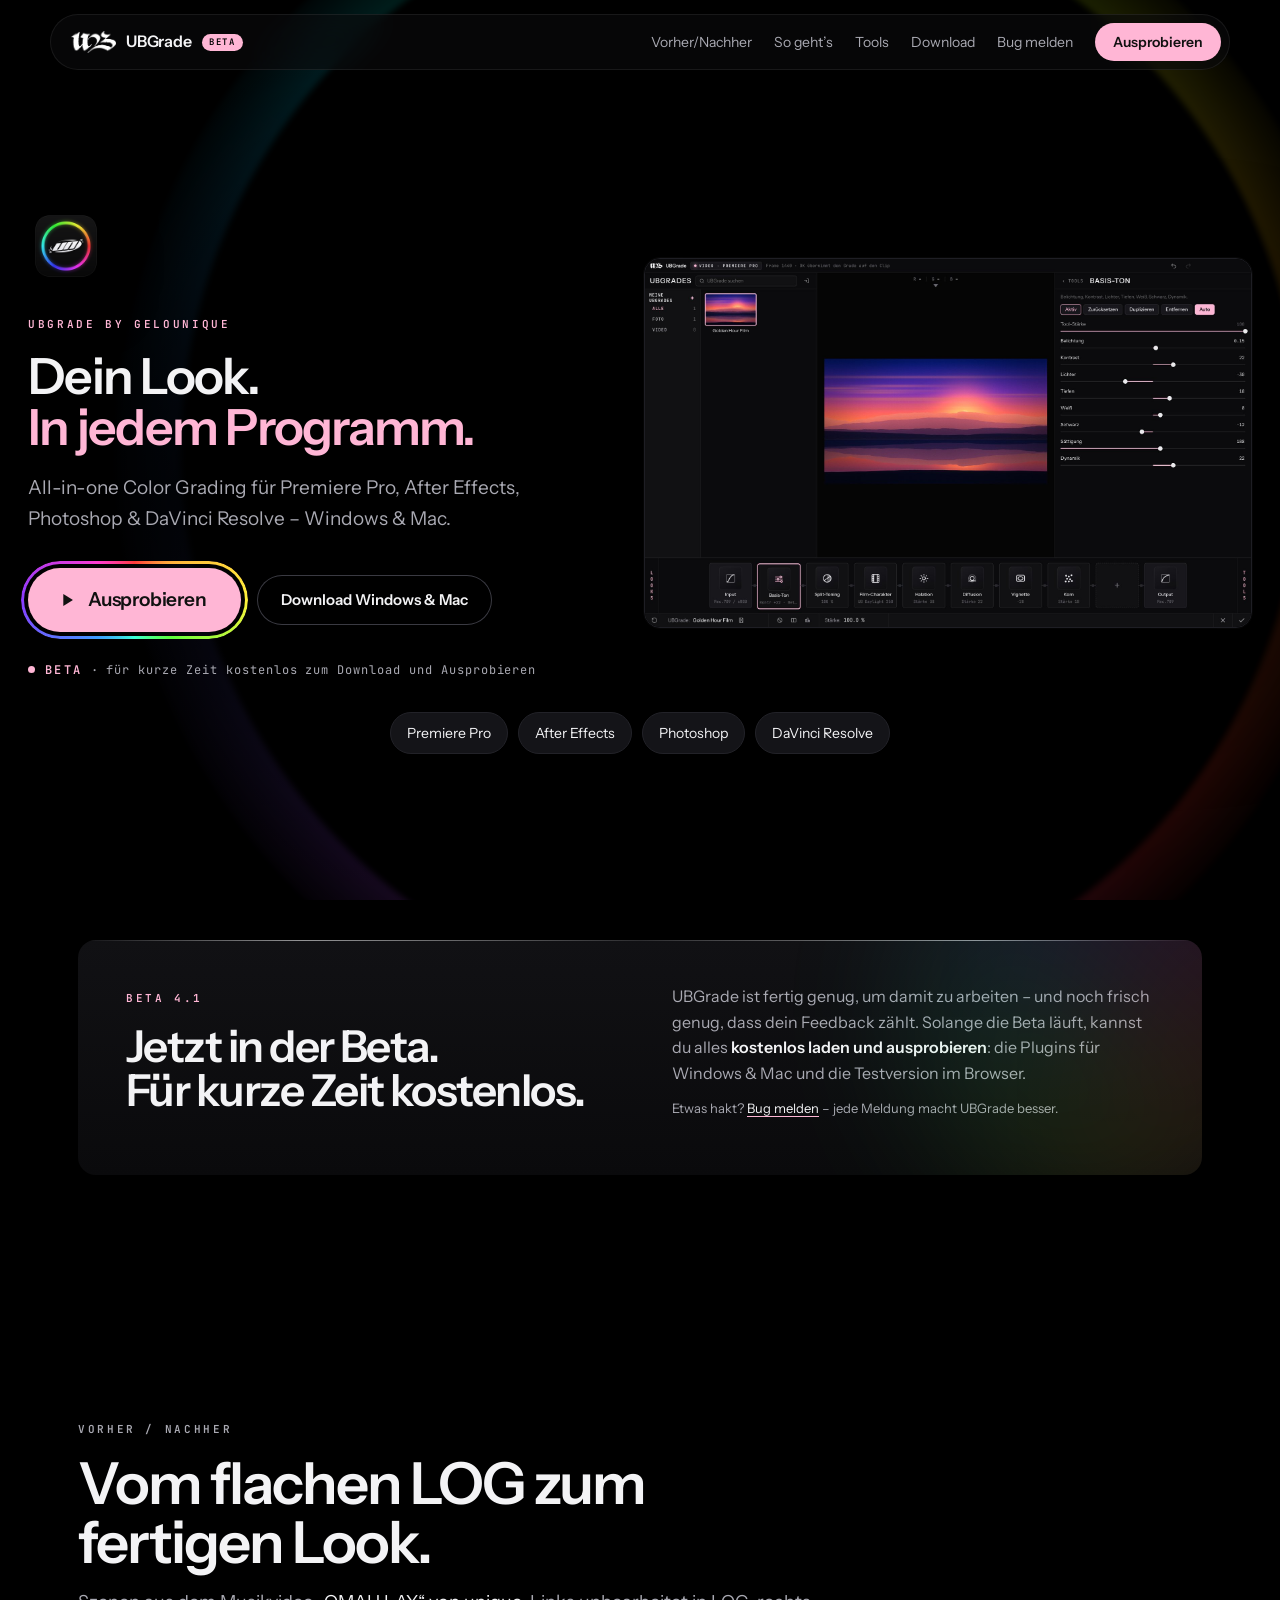
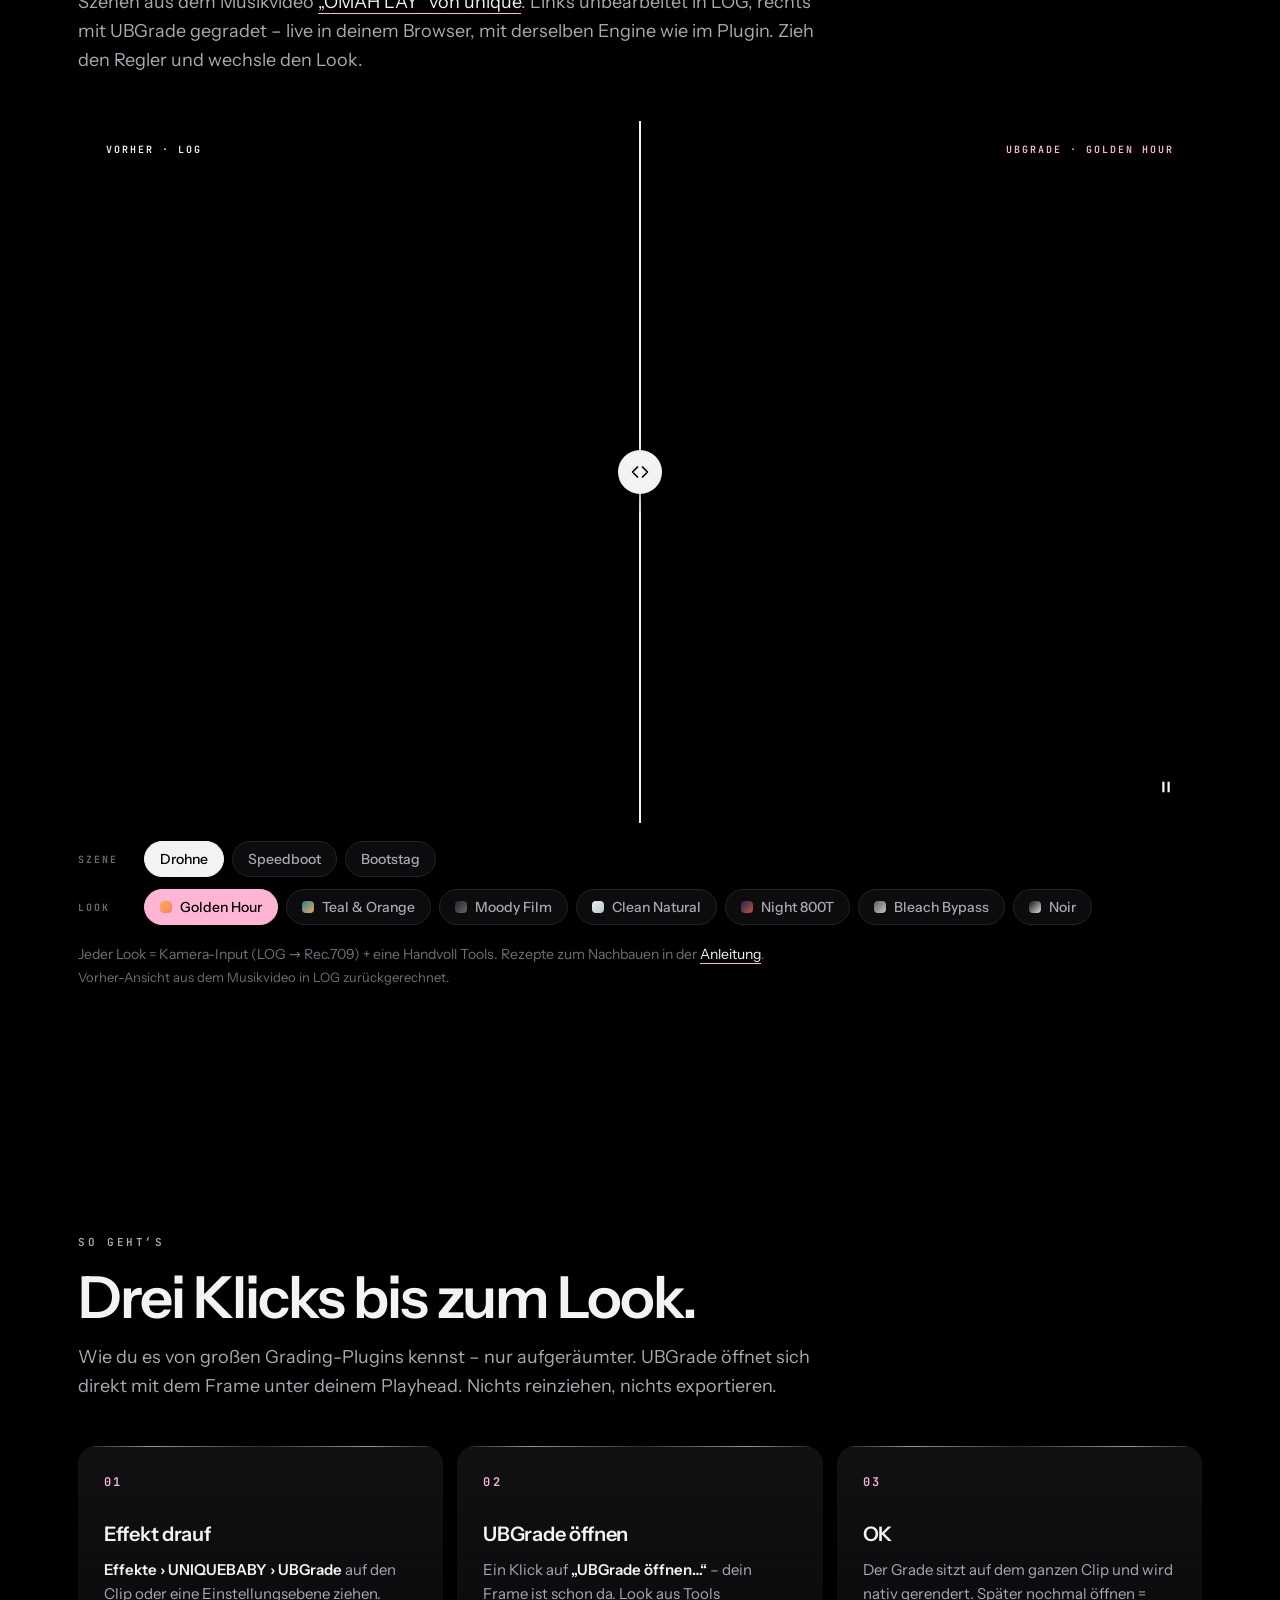
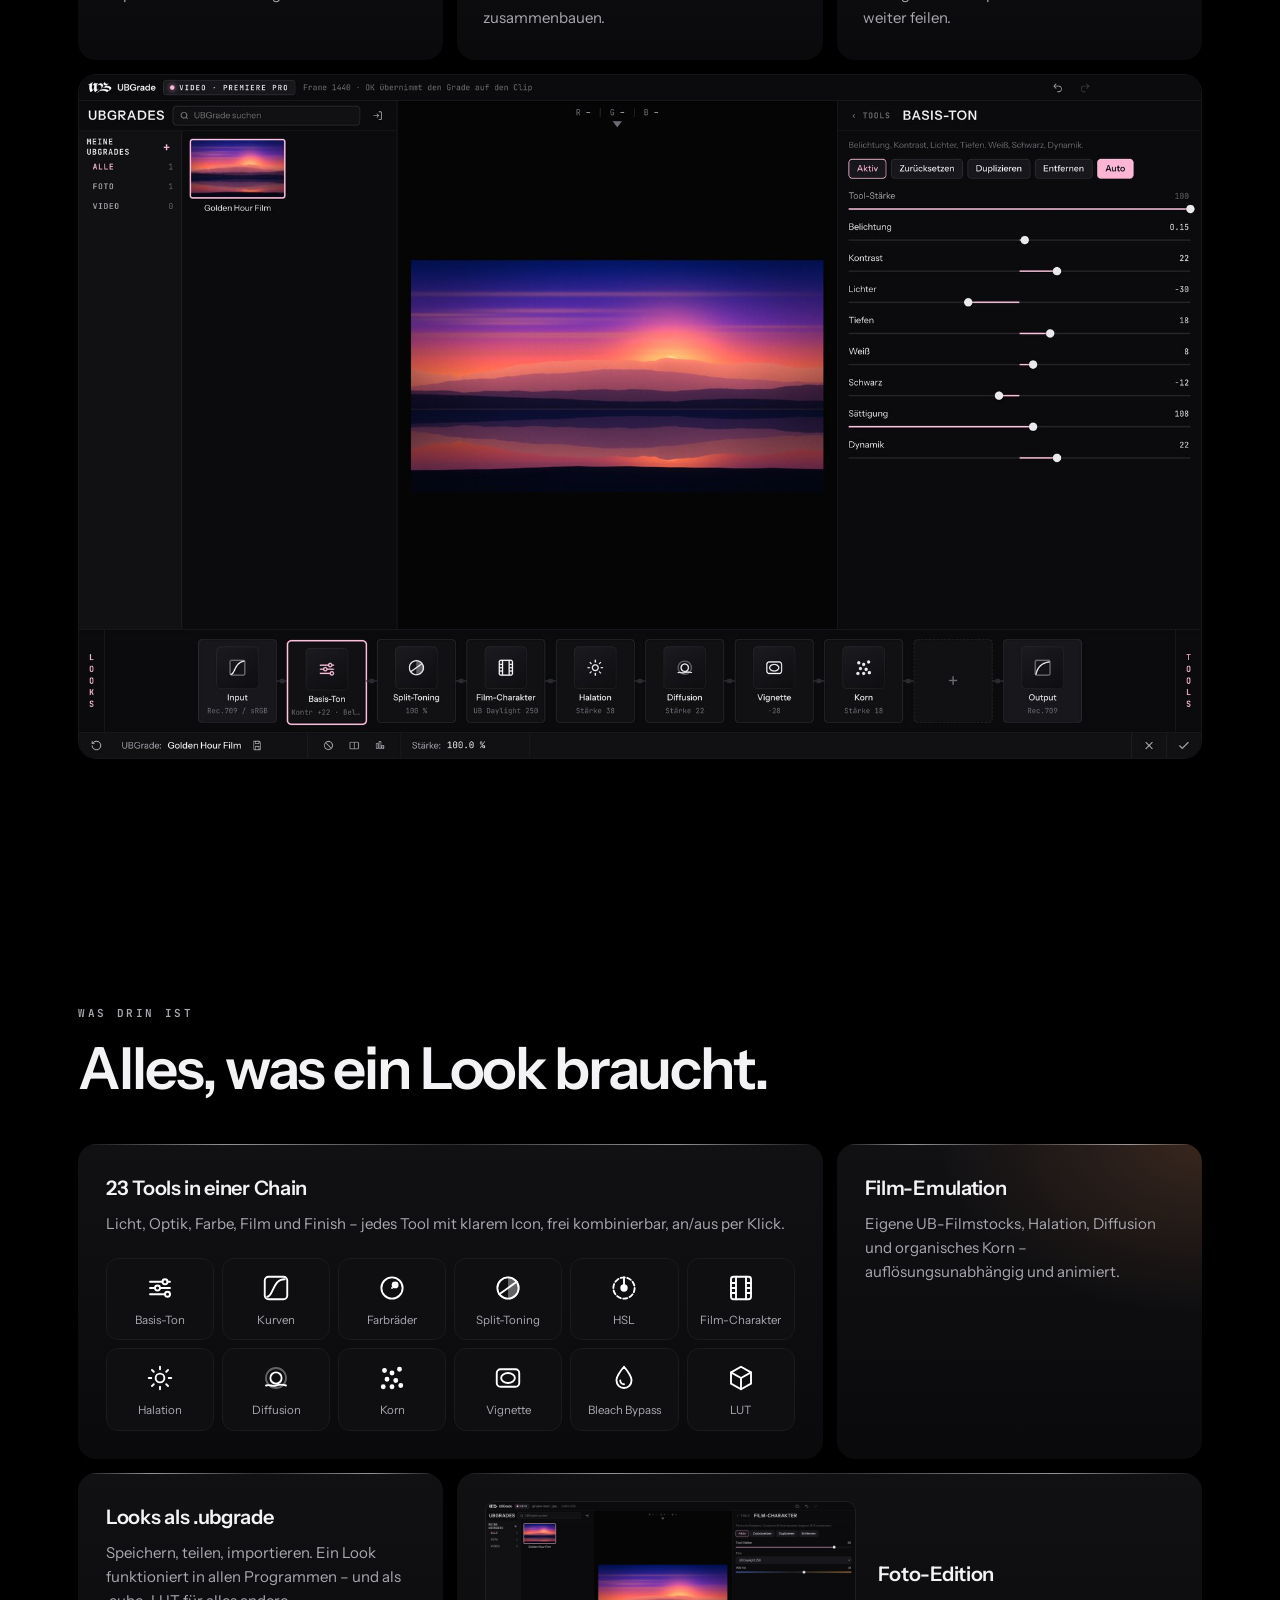
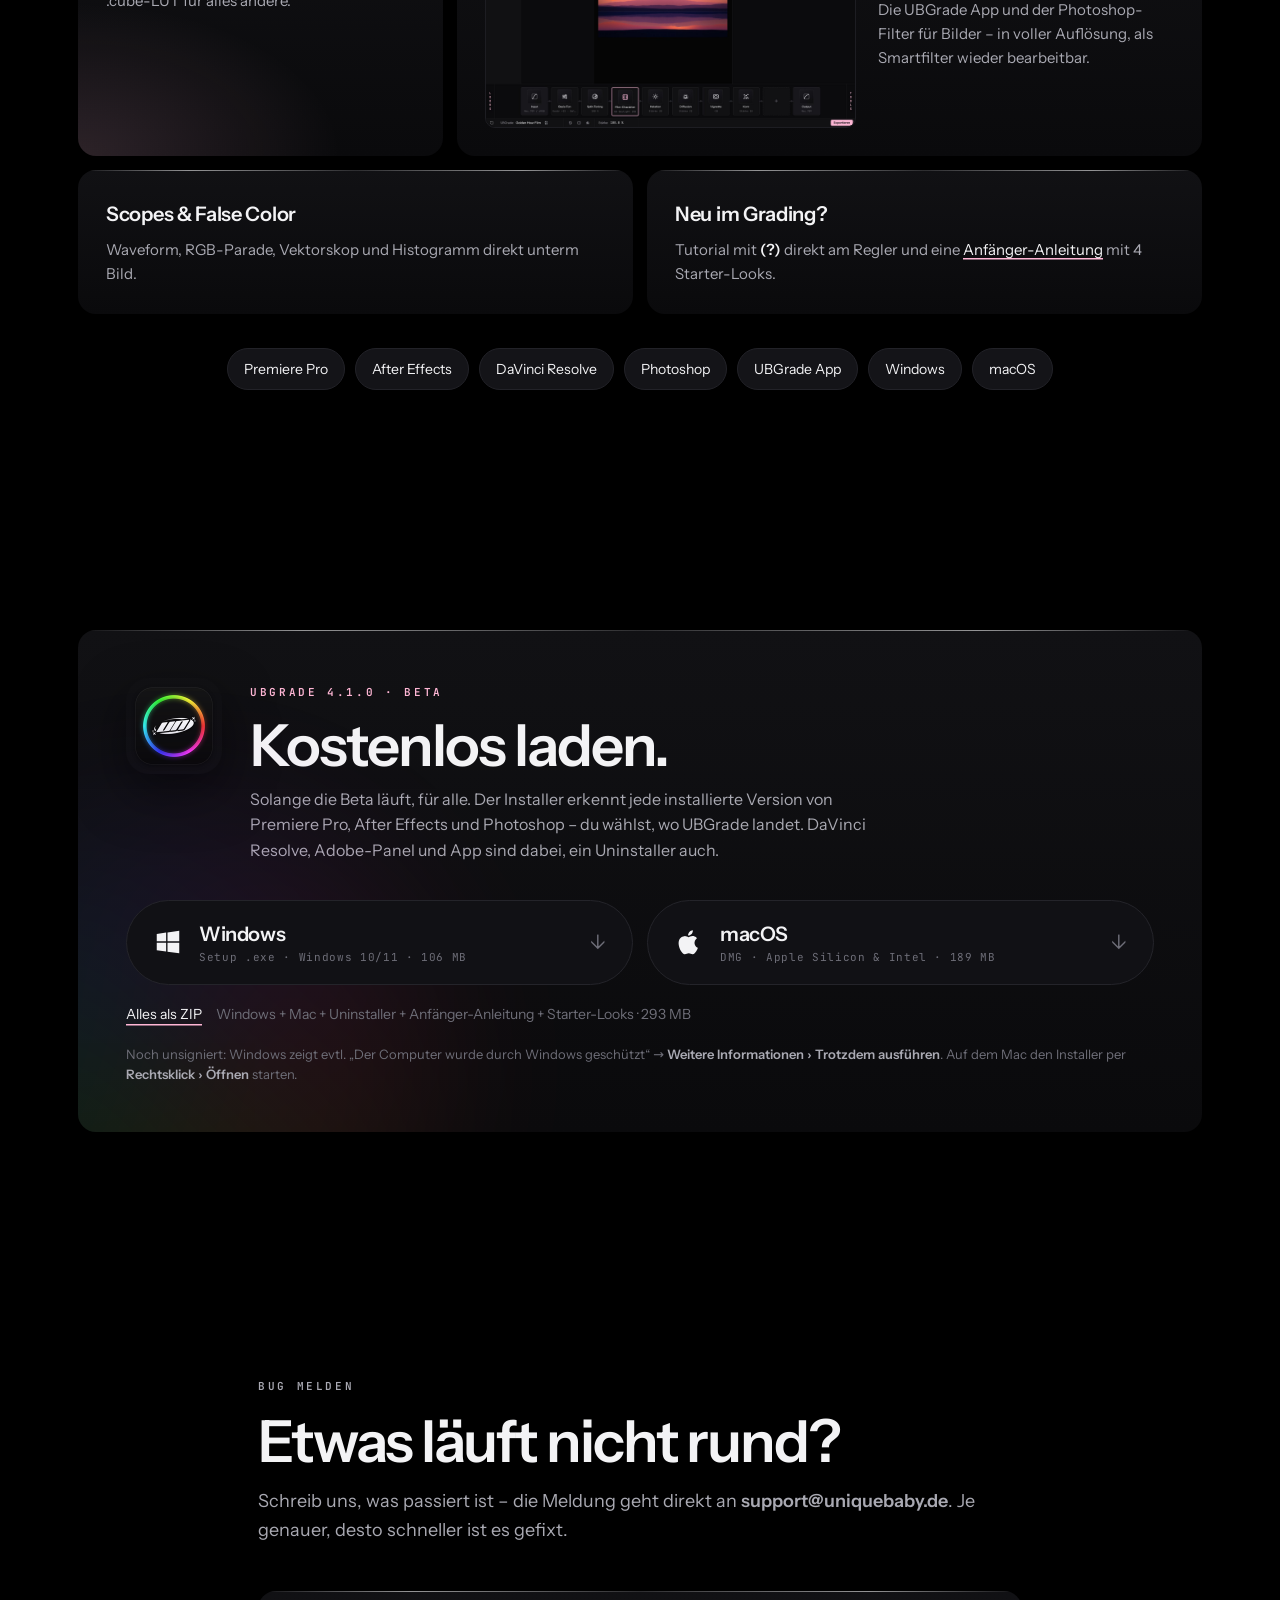
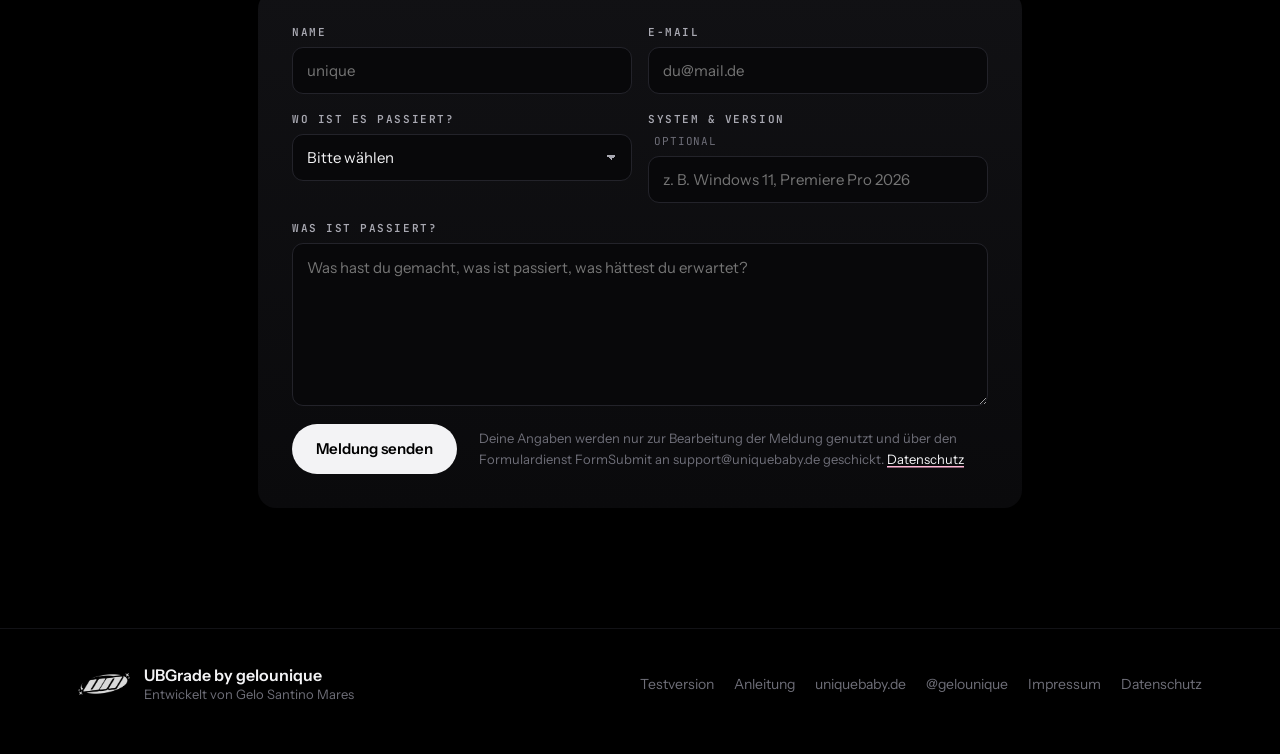
==== commit 38ac46ee: "Präsentationsseite: Beta, Vorher (LOG)/Nachher, Download Windows & Mac, Bug-Formular; Web-App unter " ====
--- a/index.html
+++ b/index.html
@@ -2,88 +2,216 @@
 <html lang="de">
 <head>
 <meta charset="utf-8">
-<meta name="viewport" content="width=device-width,initial-scale=1">
-<title>UBGrade by gelounique – Color Grading im Browser testen</title>
-<meta name="description" content="UBGrade by gelounique: All-in-one Color Grading. Teste Foto- und Video-Grading direkt im Browser, mit Tutorial für Einsteiger – Download für Windows & Mac mit Effekten für Premiere Pro, After Effects, Photoshop & DaVinci Resolve.">
+<meta name="viewport" content="width=device-width, initial-scale=1, viewport-fit=cover">
+<title>UBGrade by gelounique – Color Grading für Premiere Pro, After Effects, DaVinci Resolve & Photoshop</title>
+<meta name="description" content="UBGrade by gelounique: All-in-one Color Grading als Effekt in Premiere Pro, After Effects, DaVinci Resolve und Photoshop. Jetzt in der Beta – für kurze Zeit kostenlos für Windows & Mac und direkt im Browser ausprobieren.">
 <meta name="theme-color" content="#000000">
-<meta property="og:title" content="UBGrade by gelounique">
-<meta property="og:description" content="All-in-one Color Grading – jetzt im Browser testen. Für Premiere Pro, After Effects, Photoshop & DaVinci Resolve.">
-<meta property="og:image" content="https://ubgrade.uniquebaby.de/assets/og.png">
+<meta property="og:title" content="UBGrade by gelounique – jetzt in der Beta">
+<meta property="og:description" content="Ein Look. Jedes Programm. Color Grading für Premiere Pro, After Effects, DaVinci Resolve & Photoshop – für kurze Zeit kostenlos.">
+<meta property="og:image" content="https://ubgrade.uniquebaby.de/assets/og.jpg">
 <meta property="og:url" content="https://ubgrade.uniquebaby.de/">
 <meta name="twitter:card" content="summary_large_image">
-<link rel="apple-touch-icon" href="assets/apple-touch-icon.png">
-<script>window.UBGRADE_DOWNLOAD = "https://github.com/gelounique/ubgrade-web/releases/download/v4.1.0/UBGrade-4.1.0.zip"; window.UBGRADE_VERSION = "4.1.0";</script>
 <link rel="icon" href="assets/icon-64.png">
+<link rel="apple-touch-icon" href="assets/icon-192.png">
 <link rel="stylesheet" href="css/fonts.css">
-<link rel="stylesheet" href="css/ubgrade.css">
-<style>#mobile{display:none}@media (max-width:760px),(pointer:coarse) and (max-width:1024px){#mobile{position:fixed;inset:0;z-index:400;background:#000;display:flex;flex-direction:column;align-items:center;justify-content:center;gap:14px;padding:32px;text-align:center;font-family:"Instrument Sans",system-ui,sans-serif;color:#ececef}#mobile img{width:112px;border-radius:24%}#mobile h2{margin:6px 0 0;font-size:28px}#mobile p{color:#9a9aa3;line-height:1.5;max-width:320px}#mobile a{background:#ffb6d5;color:#111;font-weight:600;padding:13px 20px;border-radius:99px;text-decoration:none}#mobile a.g{background:transparent;color:#ececef;border:1px solid #333}#mobile span{font:600 10px "JetBrains Mono",monospace;letter-spacing:.3em;color:#ffb6d5;margin-top:8px}}</style>
+<link rel="stylesheet" href="landing.css">
+<script>/* old links like ?tutorial=1 open the web app */ if (/[?&]tutorial=1/.test(location.search)) location.replace('app/?tutorial=1');</script>
 </head>
 <body>
-<div id="mobile"><img src="assets/icon-256.png" alt=""><h2>UBGrade</h2><p>Die Testversion ist für Desktop gemacht – öffne <b>ubgrade.uniquebaby.de</b> am Computer, um Bilder & Videos zu graden.</p><a class="g" href="anleitung.html">Anfänger-Anleitung lesen</a><a href="https://github.com/gelounique/ubgrade-web/releases/download/v4.1.0/UBGrade-4.1.0.zip">Download für Windows &amp; Mac</a><span>BY GELOUNIQUE</span></div>
-<div id="splash"><div class="w">
-  <div class="ico"><div class="tile"></div><div class="track"></div><div class="ring glow"></div><div class="ring"></div><img class="un" src="assets/logo-un.png" alt="UBGrade"></div>
-  <div class="nm"><b>UBGrade</b><span>BY GELOUNIQUE</span></div><div class="pc">0</div>
-</div></div>
-
-<div id="app">
-  <header class="tb">
-    <div class="logo nd" id="about"><img src="assets/logo-ub.png" alt="UB"><b>UBGrade</b></div>
-    <div class="mode" id="mode"><i></i><span>FOTO</span></div>
-    <div class="src" id="src">Keine Quelle</div>
-    <button class="ib" id="bOpen" title="Öffnen (Strg+O)"><svg viewBox="0 0 24 24" fill="none" stroke="currentColor" stroke-width="1.7"><path d="M3 7a2 2 0 0 1 2-2h4l2 2h8a2 2 0 0 1 2 2v8a2 2 0 0 1-2 2H5a2 2 0 0 1-2-2z"/></svg></button>
-    <button class="ib" id="bUndo" title="Rückgängig (Strg+Z)"><svg viewBox="0 0 24 24" fill="none" stroke="currentColor" stroke-width="1.7"><path d="M9 14 4 9l5-5"/><path d="M4 9h10a6 6 0 0 1 0 12h-3"/></svg></button>
-    <button class="ib" id="bRedo" title="Wiederholen (Strg+Y)"><svg viewBox="0 0 24 24" fill="none" stroke="currentColor" stroke-width="1.7"><path d="m15 14 5-5-5-5"/><path d="M20 9H10a6 6 0 0 0 0 12h3"/></svg></button>
-    <button class="ib help" id="bHelp" title="Tutorial für Einsteiger (F1)"><svg viewBox="0 0 24 24" fill="none" stroke="currentColor" stroke-width="1.8" stroke-linecap="round"><circle cx="12" cy="12" r="9"/><path d="M9.6 9.3a2.5 2.5 0 0 1 4.8.9c0 1.7-2.4 2.2-2.4 3.8"/><circle cx="12" cy="17.2" r=".6" fill="currentColor"/></svg></button>
-  </header>
-
-  <aside class="looks">
-    <div class="H"><h2>UBGrades</h2><div class="search"><svg viewBox="0 0 24 24" fill="none" stroke="currentColor" stroke-width="2"><circle cx="11" cy="11" r="7"/><path d="m20 20-3.5-3.5"/></svg><input id="q" placeholder="UBGrade suchen"></div>
-      <button class="ib" id="bImport" title=".ubgrade / .cube importieren"><svg viewBox="0 0 24 24" fill="none" stroke="currentColor" stroke-width="1.7"><path d="M14 4h5a1 1 0 0 1 1 1v14a1 1 0 0 1-1 1h-5"/><path d="M3 12h11m-4-4 4 4-4 4"/></svg></button></div>
-    <div class="cats" id="cats"></div>
-    <div class="lgrid" id="lgrid"></div>
-  </aside>
-
-  <main class="view" id="view">
-    <div class="readout" id="readout"><span>R <b id="rR">–</b></span><span class="d"></span><span>G <b id="rG">–</b></span><span class="d"></span><span>B <b id="rB">–</b></span>
-      <button class="notch" id="notch" title="Scopes"><svg viewBox="0 0 14 10"><path d="M1 1h12L7 9z" fill="currentColor"/></svg></button></div>
-    <div class="stage" id="stage">
-      <canvas id="cv"></canvas>
-      <div class="split" id="split"><em class="l">VORHER</em><em class="r">NACHHER</em></div>
-      <div class="scopes" id="scopes"><div class="sh" id="scopeTabs"><button data-m="wave" class="on">WAVEFORM</button><button data-m="parade">RGB PARADE</button><button data-m="vector">VECTORSCOPE</button><button data-m="hist">HISTOGRAMM</button></div><canvas id="scv" width="1040" height="300"></canvas></div>
-      <div class="drop"><div class="c"><img src="assets/logo-un.png" alt=""><h3>Bild oder Video reinziehen</h3><p>Bild → Foto-Modus mit Export · Video → Video-Modus. Aus Premiere, After Effects, DaVinci & Photoshop öffnet sich UBGrade direkt mit dem aktuellen Frame.</p><button class="bt pri" id="bOpen2">Datei öffnen</button></div></div>
-    </div>
-    <div class="tl"><button class="ib" id="tPlay"><svg viewBox="0 0 24 24" fill="currentColor"><path d="M7 5v14l12-7z"/></svg></button><div class="scrub" id="scrub"><div class="tr"></div><div class="fl" id="sFill"></div><div class="kn" id="sKnob"></div></div><div class="tc" id="tc">00:00:00:00</div></div>
-  </main>
-
-  <aside class="tools">
-    <div class="H" id="toolsH"><h2>Tools</h2></div>
-    <div class="body" id="toolsBody"></div>
-  </aside>
-
-  <section class="chain">
-    <button class="vtab on" id="tabLooks" title="UBGrades ein/aus">LOOKS</button>
-    <div class="lane" id="lane"></div>
-    <button class="vtab r on" id="tabTools" title="Tools ein/aus">TOOLS</button>
-  </section>
-
-  <footer class="st">
-    <button class="ib" id="bReset" title="Alles zurücksetzen" style="margin:0 6px 0 10px"><svg viewBox="0 0 24 24" fill="none" stroke="currentColor" stroke-width="1.8"><path d="M3 12a9 9 0 1 0 3-6.7L3 8"/><path d="M3 3v5h5"/></svg></button>
-    <div class="cell look">UBGrade: <b id="gname">Unbenannt</b><button class="ib" id="bSave" title="Als UBGrade speichern (Strg+S)"><svg viewBox="0 0 24 24" fill="none" stroke="currentColor" stroke-width="1.7"><path d="M5 3h11l3 3v13a2 2 0 0 1-2 2H7a2 2 0 0 1-2-2z"/><path d="M8 3v5h8V3M8 21v-7h8v7"/></svg></button></div>
-    <div class="cell"><button class="ib" id="bBypass" title="Vorher/Nachher (\)"><svg viewBox="0 0 24 24" fill="none" stroke="currentColor" stroke-width="1.8"><circle cx="12" cy="12" r="8.5"/><path d="m6 6 12 12"/></svg></button><button class="ib" id="bSplit" title="Split (S)"><svg viewBox="0 0 24 24" fill="none" stroke="currentColor" stroke-width="1.7"><rect x="3" y="5" width="18" height="14" rx="2"/><path d="M12 5v14"/></svg></button><button class="ib" id="bFalse" title="False Color (F)"><svg viewBox="0 0 24 24" fill="none" stroke="currentColor" stroke-width="1.7"><path d="M4 18h4V8H4zM10 18h4V4h-4zM16 18h4v-6h-4z"/></svg></button></div>
-    <div class="cell str" id="gStr" title="Ziehen zum Ändern · Doppelklick = 100 %">Stärke: <b id="gStrV">100.0 %</b></div>
-    <div class="grow"></div>
-    <span id="actions" style="display:contents"></span>
-  </footer>
-</div>
-<div id="toast"></div>
-<input type="file" id="fileIn" hidden accept="image/*,video/*,.ubgrade,.cube">
-<script src="js/colorspace.js"></script>
-<script src="js/engine.js"></script>
-<script src="js/tools.js"></script>
-<script src="js/lib.js"></script>
-<script src="js/scopes.js"></script>
-<script src="js/icons.js"></script>
-<script src="js/app.js"></script>
-<script src="js/tutorial.js"></script>
+
+<div id="ld" aria-hidden="true"><div class="ld-ico"><i class="ld-ring"></i><img src="assets/un-white.png" alt=""></div><span class="ld-pc">0</span></div>
+
+<header class="nav" id="nav">
+  <a class="brand" href="#top" aria-label="UBGrade – nach oben"><img src="assets/ub-white.png" alt="UB"><b>UBGrade</b><span class="tag">BETA</span></a>
+  <nav class="links">
+    <a href="#vergleich">Vorher/Nachher</a><a href="#workflow">So geht’s</a><a href="#tools">Tools</a><a href="#download">Download</a><a href="#bug">Bug melden</a>
+  </nav>
+  <a class="btn pink sm" href="app/">Ausprobieren</a>
+</header>
+
+<main id="top">
+
+<!-- HERO -->
+<section class="hero" id="hero">
+  <img class="bg-ring" src="assets/farbring.png" alt="" aria-hidden="true">
+  <div class="wrap hero-grid">
+    <div class="hero-txt">
+      <img class="hero-ico reveal" src="assets/icon-192.png" alt="UBGrade" width="88" height="88">
+      <div class="eyebrow pink reveal">UBGRADE BY GELOUNIQUE</div>
+      <h1 class="reveal">Dein Look.<br><span class="pk">In jedem Programm.</span></h1>
+      <p class="lead reveal">All-in-one Color Grading für Premiere Pro, After Effects, Photoshop &amp; DaVinci Resolve – Windows &amp; Mac.</p>
+      <div class="hero-cta reveal">
+        <a class="try" href="app/" id="tryBtn"><span class="try-ring" aria-hidden="true"></span><span class="try-in"><svg viewBox="0 0 24 24" aria-hidden="true"><path d="M8 5.5v13l10.5-6.5z" fill="currentColor"/></svg>Ausprobieren</span></a>
+        <a class="btn ghost" href="#download">Download Windows &amp; Mac</a>
+      </div>
+      <div class="beta-note reveal"><i class="dot"></i><span><b>BETA</b> · für kurze Zeit kostenlos zum Download und Ausprobieren</span></div>
+    </div>
+    <figure class="hero-shot reveal"><img src="assets/shot-video.jpg" alt="UBGrade Video-Edition: Tool-Chain, Look-Bibliothek und Regler" width="1800" height="1095"></figure>
+  </div>
+  <div class="hosts hero-hosts reveal" aria-label="Unterstützte Programme"><span>Premiere Pro</span><span>After Effects</span><span>Photoshop</span><span>DaVinci Resolve</span></div>
+</section>
+
+<!-- BETA -->
+<section class="sec beta-sec" id="beta">
+  <div class="wrap">
+    <div class="panel beta reveal">
+      <div class="beta-l">
+        <div class="eyebrow pink">BETA 4.1</div>
+        <h2>Jetzt in der Beta.<br>Für kurze Zeit kostenlos.</h2>
+      </div>
+      <div class="beta-r">
+        <p>UBGrade ist fertig genug, um damit zu arbeiten – und noch frisch genug, dass dein Feedback zählt. Solange die Beta läuft, kannst du alles <b>kostenlos laden und ausprobieren</b>: die Plugins für Windows &amp; Mac und die Testversion im Browser.</p>
+        <p class="fine">Etwas hakt? <a class="tl" href="#bug">Bug melden</a> – jede Meldung macht UBGrade besser.</p>
+      </div>
+    </div>
+  </div>
+</section>
+
+<!-- VORHER / NACHHER -->
+<section class="sec" id="vergleich">
+  <div class="wrap">
+    <div class="head reveal">
+      <div class="eyebrow">VORHER / NACHHER</div>
+      <h2>Vom flachen LOG zum fertigen Look.</h2>
+      <p>Szenen aus dem Musikvideo <a class="tl" href="https://youtu.be/eHY_uJKNNXE" target="_blank" rel="noopener">„OMAH LAY“ von unique</a>. Links unbearbeitet in LOG, rechts mit UBGrade gegradet – live in deinem Browser, mit derselben Engine wie im Plugin. Zieh den Regler und wechsle den Look.</p>
+    </div>
+    <div class="cmp reveal" id="cmp">
+      <div class="cmp-view" id="cmpView">
+        <canvas id="cmpCv"></canvas>
+        <video id="cmpVid" muted playsinline loop preload="auto" crossorigin="anonymous" poster="media/drohne.jpg"></video>
+        <div class="cmp-lbl l">VORHER · LOG</div><div class="cmp-lbl r" id="cmpLook">UBGRADE · TEAL &amp; ORANGE</div>
+        <div class="cmp-split" id="cmpSplit"><i></i><b aria-hidden="true"><svg viewBox="0 0 24 24"><path d="M9 6 3 12l6 6M15 6l6 6-6 6" fill="none" stroke="currentColor" stroke-width="2" stroke-linecap="round" stroke-linejoin="round"/></svg></b></div>
+        <button class="cmp-play" id="cmpPlay" aria-label="Pause"><svg viewBox="0 0 24 24"><path d="M7 5h3v14H7zM14 5h3v14h-3z" fill="currentColor"/></svg></button>
+      </div>
+      <div class="cmp-ctl">
+        <div class="chips" id="cmpScenes" role="tablist" aria-label="Szene"></div>
+        <div class="chips looks" id="cmpLooks" role="tablist" aria-label="Look"></div>
+      </div>
+      <p class="cmp-note" id="cmpNote">Jeder Look = Kamera-Input (LOG → Rec.709) + eine Handvoll Tools. Rezepte zum Nachbauen in der <a class="tl" href="anleitung.html#rezepte">Anleitung</a>.<br><span class="fine">Vorher-Ansicht aus dem Musikvideo in LOG zurückgerechnet.</span></p>
+    </div>
+  </div>
+</section>
+
+<!-- WORKFLOW -->
+<section class="sec" id="workflow">
+  <div class="wrap">
+    <div class="head reveal">
+      <div class="eyebrow">SO GEHT’S</div>
+      <h2>Drei Klicks bis zum Look.</h2>
+      <p>Wie du es von großen Grading-Plugins kennst – nur aufgeräumter. UBGrade öffnet sich direkt mit dem Frame unter deinem Playhead. Nichts reinziehen, nichts exportieren.</p>
+    </div>
+    <div class="steps">
+      <div class="panel step reveal"><span class="n">01</span><h3>Effekt drauf</h3><p><b>Effekte › UNIQUEBABY › UBGrade</b> auf den Clip oder eine Einstellungsebene ziehen.</p></div>
+      <div class="panel step reveal"><span class="n">02</span><h3>UBGrade öffnen</h3><p>Ein Klick auf <b>„UBGrade öffnen…“</b> – dein Frame ist schon da. Look aus Tools zusammenbauen.</p></div>
+      <div class="panel step reveal"><span class="n">03</span><h3>OK</h3><p>Der Grade sitzt auf dem ganzen Clip und wird nativ gerendert. Später nochmal öffnen = weiter feilen.</p></div>
+    </div>
+    <figure class="shot reveal"><img src="assets/shot-video.jpg" alt="UBGrade Video-Edition in Premiere Pro mit Tool-Chain" loading="lazy" width="1800" height="1095"></figure>
+  </div>
+</section>
+
+<!-- FEATURES -->
+<section class="sec" id="tools">
+  <div class="wrap">
+    <div class="head reveal">
+      <div class="eyebrow">WAS DRIN IST</div>
+      <h2>Alles, was ein Look braucht.</h2>
+    </div>
+    <div class="bento">
+      <div class="panel b-tools reveal">
+        <h3>23 Tools in einer Chain</h3>
+        <p>Licht, Optik, Farbe, Film und Finish – jedes Tool mit klarem Icon, frei kombinierbar, an/aus per Klick.</p>
+        <div class="ticons">
+          <span><img src="assets/tools/Basis-Ton.svg" alt="">Basis-Ton</span><span><img src="assets/tools/Kurven.svg" alt="">Kurven</span><span><img src="assets/tools/Farbraeder.svg" alt="">Farbräder</span><span><img src="assets/tools/Split-Toning.svg" alt="">Split-Toning</span><span><img src="assets/tools/HSL.svg" alt="">HSL</span><span><img src="assets/tools/Film-Charakter.svg" alt="">Film-Charakter</span><span><img src="assets/tools/Halation.svg" alt="">Halation</span><span><img src="assets/tools/Diffusion.svg" alt="">Diffusion</span><span><img src="assets/tools/Korn.svg" alt="">Korn</span><span><img src="assets/tools/Vignette.svg" alt="">Vignette</span><span><img src="assets/tools/Bleach-Bypass.svg" alt="">Bleach Bypass</span><span><img src="assets/tools/LUT.svg" alt="">LUT</span>
+        </div>
+      </div>
+      <div class="panel b-film reveal"><h3>Film-Emulation</h3><p>Eigene UB-Filmstocks, Halation, Diffusion und organisches Korn – auflösungsunabhängig und animiert.</p></div>
+      <div class="panel b-share reveal"><h3>Looks als .ubgrade</h3><p>Speichern, teilen, importieren. Ein Look funktioniert in allen Programmen – und als .cube-LUT für alles andere.</p></div>
+      <div class="panel b-foto reveal"><img src="assets/shot-foto.jpg" alt="UBGrade Foto-Edition" loading="lazy"><div><h3>Foto-Edition</h3><p>Die UBGrade App und der Photoshop-Filter für Bilder – in voller Auflösung, als Smartfilter wieder bearbeitbar.</p></div></div>
+      <div class="panel b-scope reveal"><h3>Scopes &amp; False Color</h3><p>Waveform, RGB-Parade, Vektorskop und Histogramm direkt unterm Bild.</p></div>
+      <div class="panel b-help reveal"><h3>Neu im Grading?</h3><p>Tutorial mit <b>(?)</b> direkt am Regler und eine <a class="tl" href="anleitung.html">Anfänger-Anleitung</a> mit 4 Starter-Looks.</p></div>
+    </div>
+    <div class="hosts reveal" aria-label="Unterstützte Programme">
+      <span>Premiere Pro</span><span>After Effects</span><span>DaVinci Resolve</span><span>Photoshop</span><span>UBGrade App</span><span>Windows</span><span>macOS</span>
+    </div>
+  </div>
+</section>
+
+<!-- DOWNLOAD -->
+<section class="sec" id="download">
+  <div class="wrap">
+    <div class="panel dl reveal">
+      <div class="dl-head">
+        <img class="dl-ico" src="assets/icon-192.png" alt="" width="96" height="96">
+        <div>
+          <div class="eyebrow pink">UBGRADE 4.1.0 · BETA</div>
+          <h2>Kostenlos laden.</h2>
+          <p>Solange die Beta läuft, für alle. Der Installer erkennt jede installierte Version von Premiere Pro, After Effects und Photoshop – du wählst, wo UBGrade landet. DaVinci Resolve, Adobe-Panel und App sind dabei, ein Uninstaller auch.</p>
+        </div>
+      </div>
+      <div class="dl-btns">
+        <a class="dlbtn" id="dlWin" href="https://github.com/gelounique/ubgrade-web/releases/download/v4.1.0/UBGrade-Setup-4.1.0.exe">
+          <svg viewBox="0 0 24 24" aria-hidden="true"><path d="M3 5.5 10.5 4.4v7H3zM11.6 4.3 21 3v8.4h-9.4zM3 12.6h7.5v7L3 18.5zm8.6 0H21V21l-9.4-1.3z" fill="currentColor"/></svg>
+          <span><b>Windows</b><small>Setup .exe · Windows 10/11 · 106 MB</small></span><i class="arr" aria-hidden="true">↓</i>
+        </a>
+        <a class="dlbtn" id="dlMac" href="https://github.com/gelounique/ubgrade-web/releases/download/v4.1.0/UBGrade-4.1.0-mac.dmg">
+          <svg viewBox="0 0 24 24" aria-hidden="true"><path d="M16.4 12.6c0-2.4 2-3.5 2-3.6-1.1-1.6-2.8-1.8-3.4-1.8-1.4-.1-2.8.9-3.5.9s-1.9-.9-3.1-.8C6.8 7.3 5.3 8.2 4.5 9.6c-1.7 2.9-.4 7.3 1.2 9.7.8 1.2 1.8 2.5 3 2.4 1.2 0 1.7-.8 3.1-.8s1.9.8 3.1.8c1.3 0 2.1-1.2 2.9-2.4.9-1.3 1.3-2.6 1.3-2.7-.1 0-2.7-1-2.7-4zM14.1 5.5c.6-.8 1.1-1.9 1-3-1 0-2.1.6-2.8 1.4-.6.7-1.2 1.8-1 2.9 1 .1 2.1-.6 2.8-1.3z" fill="currentColor"/></svg>
+          <span><b>macOS</b><small>DMG · Apple Silicon &amp; Intel · 189 MB</small></span><i class="arr" aria-hidden="true">↓</i>
+        </a>
+      </div>
+      <div class="dl-foot">
+        <a class="tl" href="https://github.com/gelounique/ubgrade-web/releases/download/v4.1.0/UBGrade-4.1.0.zip">Alles als ZIP</a><span>Windows + Mac + Uninstaller + Anfänger-Anleitung + Starter-Looks · 293 MB</span>
+      </div>
+      <p class="fine">Noch unsigniert: Windows zeigt evtl. „Der Computer wurde durch Windows geschützt“ → <b>Weitere Informationen › Trotzdem ausführen</b>. Auf dem Mac den Installer per <b>Rechtsklick › Öffnen</b> starten.</p>
+    </div>
+  </div>
+</section>
+
+<!-- BUG -->
+<section class="sec" id="bug">
+  <div class="wrap narrow">
+    <div class="head reveal">
+      <div class="eyebrow">BUG MELDEN</div>
+      <h2>Etwas läuft nicht rund?</h2>
+      <p>Schreib uns, was passiert ist – die Meldung geht direkt an <b>support@uniquebaby.de</b>. Je genauer, desto schneller ist es gefixt.</p>
+    </div>
+    <form class="panel form reveal" id="bugForm" novalidate>
+      <div class="row2">
+        <label>Name<input name="name" autocomplete="name" placeholder="unique" required></label>
+        <label>E-Mail<input name="email" type="email" autocomplete="email" placeholder="du@mail.de" required></label>
+      </div>
+      <div class="row2">
+        <label>Wo ist es passiert?
+          <select name="bereich" required>
+            <option value="">Bitte wählen</option>
+            <option>Premiere Pro</option><option>After Effects</option><option>DaVinci Resolve</option><option>Photoshop</option><option>UBGrade App</option><option>Testversion im Browser</option><option>Installer / Uninstaller</option><option>Sonstiges</option>
+          </select>
+        </label>
+        <label>System &amp; Version <span class="opt">optional</span><input name="system" placeholder="z. B. Windows 11, Premiere Pro 2026"></label>
+      </div>
+      <label>Was ist passiert?<textarea name="message" rows="6" required placeholder="Was hast du gemacht, was ist passiert, was hättest du erwartet?"></textarea></label>
+      <input type="text" name="_honey" class="hp" tabindex="-1" autocomplete="off" aria-hidden="true">
+      <div class="form-foot">
+        <button class="btn" type="submit" id="bugSend">Meldung senden</button>
+        <p class="fine">Deine Angaben werden nur zur Bearbeitung der Meldung genutzt und über den Formulardienst FormSubmit an support@uniquebaby.de geschickt. <a class="tl" href="https://uniquebaby.de/#datenschutz" target="_blank" rel="noopener">Datenschutz</a></p>
+      </div>
+      <div class="form-msg" id="bugMsg" role="status" aria-live="polite"></div>
+    </form>
+  </div>
+</section>
+
+</main>
+
+<footer class="foot">
+  <div class="wrap">
+    <div class="f-l"><img src="assets/un-white.png" alt="UN" class="f-un"><div><b>UBGrade by gelounique</b><span>Entwickelt von Gelo Santino Mares</span></div></div>
+    <nav class="f-r"><a href="app/">Testversion</a><a href="anleitung.html">Anleitung</a><a href="https://uniquebaby.de" target="_blank" rel="noopener">uniquebaby.de</a><a href="https://instagram.com/gelounique" target="_blank" rel="noopener">@gelounique</a><a href="https://uniquebaby.de/#impressum" target="_blank" rel="noopener">Impressum</a><a href="https://uniquebaby.de/#datenschutz" target="_blank" rel="noopener">Datenschutz</a></nav>
+  </div>
+</footer>
+
+<script src="app/js/colorspace.js" defer></script>
+<script src="app/js/engine.js" defer></script>
+<script src="app/js/tools.js" defer></script>
+<script src="app/js/lib.js" defer></script>
+<script src="landing.js" defer></script>
 </body>
 </html>
--- a/landing.css
+++ b/landing.css
@@ -0,0 +1,218 @@
+/* UBGrade by gelounique – Präsentationsseite · UNIQUEBABY look
+   Schwarz, weiße Typo, Baby-Pink als einziger Akzent, Instrument Sans + JetBrains Mono,
+   abgerundete Rechteck-Buttons, Panels mit Chrom-Kante oben, Hover mit RGB-Split. */
+:root{
+  --bg:#000;--tx:#f3f3f5;--tx2:#a9a9b2;--tx3:#6e6e78;--line:#1b1b20;--card:#0a0a0c;--card2:#111114;
+  --pink:#FFB6D5;--pink2:#ff8fc0;--mono:'JetBrains Mono',ui-monospace,monospace;--r:18px;--rb:13px;
+  --ring:conic-gradient(from 90deg,#ff3b3b,#ffb03b,#fff23b,#5dff3b,#3bffd8,#3b9dff,#8a3bff,#ff3bd0,#ff3b3b);
+}
+*{box-sizing:border-box}
+html{scroll-behavior:smooth;background:var(--bg)}
+body{margin:0;background:var(--bg);color:var(--tx);font:16px/1.6 'Instrument Sans',system-ui,-apple-system,sans-serif;-webkit-font-smoothing:antialiased;overflow-x:hidden}
+img{max-width:100%;height:auto;display:block}
+a{color:inherit}
+::selection{background:var(--pink);color:#000}
+.wrap{max-width:1180px;margin:0 auto;padding:0 28px}
+.wrap.narrow{max-width:820px}
+
+/* ---------- loader (UBGrade-Icon lädt sich mit dem Farbring auf) ---------- */
+@property --p{syntax:'<number>';inherits:true;initial-value:0}
+#ld{position:fixed;inset:0;z-index:100;background:#000;display:flex;flex-direction:column;align-items:center;justify-content:center;gap:18px;transition:opacity .6s ease,visibility .6s}
+#ld.out{opacity:0;visibility:hidden}
+.ld-ico{position:relative;width:132px;height:132px;display:grid;place-items:center}
+.ld-ico img{width:60%;position:relative}
+.ld-ring{position:absolute;inset:0;border-radius:50%;background:var(--ring);
+  -webkit-mask:conic-gradient(#000 calc(var(--p)*1%),transparent 0),radial-gradient(farthest-side,transparent calc(100% - 7px),#000 calc(100% - 6px));-webkit-mask-composite:source-in;
+  mask:conic-gradient(#000 calc(var(--p)*1%),transparent 0) intersect,radial-gradient(farthest-side,transparent calc(100% - 7px),#000 calc(100% - 6px));filter:drop-shadow(0 0 12px rgba(255,182,213,.35))}
+.ld-ico::before{content:'';position:absolute;inset:0;border-radius:50%;box-shadow:inset 0 0 0 6px #141418}
+.ld-pc{font:600 11px var(--mono);letter-spacing:.22em;color:var(--tx3)}
+
+/* ---------- nav ---------- */
+.nav{position:fixed;top:14px;left:50%;transform:translateX(-50%);z-index:50;width:min(1180px,calc(100% - 28px));display:flex;align-items:center;gap:22px;padding:8px 8px 8px 20px;border-radius:999px;background:rgba(12,12,14,.55);backdrop-filter:blur(18px) saturate(1.4);-webkit-backdrop-filter:blur(18px) saturate(1.4);border:1px solid rgba(255,255,255,.07);transition:background .3s}
+.nav.solid{background:rgba(8,8,10,.82)}
+.brand{display:flex;align-items:center;gap:10px;text-decoration:none}
+.brand img{height:22px}.brand b{font-weight:650;letter-spacing:-.01em}
+.tag{font:600 9px/1 var(--mono);letter-spacing:.2em;color:#000;background:var(--pink);padding:4px 7px;border-radius:99px}
+.links{display:flex;gap:22px;margin-left:auto}
+.links a{text-decoration:none;color:var(--tx2);font-size:14px;transition:color .2s}
+.links a:hover{color:var(--tx)}
+
+/* ---------- buttons ---------- */
+.btn{position:relative;white-space:nowrap;display:inline-flex;align-items:center;gap:8px;height:50px;padding:0 24px;border-radius:999px;background:var(--tx);color:#000;font:600 15px 'Instrument Sans',sans-serif;text-decoration:none;border:0;cursor:pointer;transition:transform .2s,box-shadow .2s,background .2s}
+.btn em{font-style:normal;font-weight:500;opacity:.55}
+.btn:hover{transform:translateY(-1px);box-shadow:-2px 0 0 rgba(255,40,110,.55),2px 0 0 rgba(40,200,255,.55)}
+.btn:disabled{opacity:.5;cursor:default}
+.btn.sm{height:38px;padding:0 18px;font-size:14px}
+.btn.pink{background:var(--pink);color:#111}
+.btn.ghost{background:transparent;color:var(--tx);box-shadow:inset 0 0 0 1px #3a3a42}
+.btn.ghost:hover{box-shadow:inset 0 0 0 1px #6a6a74,-2px 0 0 rgba(255,40,110,.45),2px 0 0 rgba(40,200,255,.45)}
+@property --a{syntax:'<angle>';inherits:false;initial-value:0deg}
+@keyframes spinA{to{--a:360deg}}
+.tl{color:var(--tx);text-decoration:none;background:linear-gradient(var(--pink),var(--pink)) 0 100%/100% 1.5px no-repeat;padding-bottom:1px;transition:background-size .25s,color .2s}
+.tl:hover{color:var(--pink);text-shadow:-1px 0 rgba(255,40,110,.5),1px 0 rgba(40,200,255,.5)}
+@keyframes spin{to{transform:rotate(360deg)}}
+
+/* ---------- type ---------- */
+.eyebrow{display:inline-flex;align-items:center;gap:9px;font:600 11px/1 var(--mono);letter-spacing:.24em;color:var(--tx2)}
+.eyebrow.pink{color:var(--pink)}
+.eyebrow .dot,.beta-note .dot{width:7px;height:7px;border-radius:50%;background:var(--pink);box-shadow:0 0 0 0 rgba(255,182,213,.6);animation:ping 2s ease-out infinite}
+@keyframes ping{to{box-shadow:0 0 0 10px rgba(255,182,213,0)}}
+h1,h2,h3{margin:0;letter-spacing:-.035em;font-weight:650}
+h2{font-size:clamp(34px,5vw,58px);line-height:1.02}
+h3{font-size:20px;letter-spacing:-.015em}
+.chrome{background:linear-gradient(180deg,#fff 0%,#d9d9e0 38%,#7d7d88 52%,#f1f1f5 70%,#a7a7b2 100%);-webkit-background-clip:text;background-clip:text;color:transparent}
+.fine{font-size:13px;color:var(--tx3);line-height:1.55}
+.fine b{color:var(--tx2)}
+
+/* ---------- sections & panels ---------- */
+.sec{padding:120px 0;scroll-margin-top:40px}
+#bug,#download,#tools,#workflow,#vergleich{scroll-margin-top:60px}
+.head{max-width:760px;margin-bottom:46px}
+.head h2{margin:14px 0 16px}
+.head p{color:var(--tx2);font-size:18px;margin:0}
+.panel{position:relative;background:linear-gradient(180deg,var(--card2),var(--card));border-radius:var(--r);overflow:hidden}
+.panel::before{content:'';position:absolute;left:0;right:0;top:0;height:1px;background:linear-gradient(90deg,transparent,rgba(255,255,255,.55) 20%,rgba(255,255,255,.12) 50%,rgba(255,255,255,.55) 80%,transparent);pointer-events:none}
+.reveal{opacity:0;transform:translateY(22px);transition:opacity .8s cubic-bezier(.2,.8,.2,1),transform .8s cubic-bezier(.2,.8,.2,1)}
+.reveal.in{opacity:1;transform:none}
+
+/* ---------- hero (wie Web-Hero aus den Branding-Assets) ---------- */
+.hero{position:relative;min-height:100vh;min-height:100svh;display:flex;flex-direction:column;justify-content:center;align-items:center;padding:110px 0 48px;overflow:hidden}
+.bg-ring{position:absolute;width:min(1500px,130vw);aspect-ratio:1;left:58%;top:50%;transform:translate(-50%,-50%);opacity:.32;filter:blur(3px) saturate(1.1);pointer-events:none;animation:ringturn 90s linear infinite;-webkit-mask:radial-gradient(closest-side,#000 70%,transparent 100%);mask:radial-gradient(closest-side,#000 70%,transparent 100%)}
+@keyframes ringturn{to{transform:translate(-50%,-50%) rotate(360deg)}}
+.hero::after{content:'';position:absolute;inset:0;background:radial-gradient(60% 70% at 18% 55%,rgba(0,0,0,.85),transparent 70%);pointer-events:none}
+.hero-grid{position:relative;z-index:2;display:grid;grid-template-columns:minmax(0,1fr) minmax(0,1.1fr);gap:64px;align-items:center;width:100%;max-width:1320px}
+.hero-ico{width:76px;height:76px;border-radius:24%;box-shadow:0 18px 50px rgba(0,0,0,.6);margin-bottom:26px}
+.hero h1{font-size:clamp(40px,3.9vw,64px);line-height:1.02;margin:16px 0 20px}
+.pk{color:var(--pink)}
+.lead{max-width:520px;color:var(--tx2);font-size:19px;margin:0 0 34px}
+.hero-cta{display:flex;align-items:center;gap:16px;flex-wrap:wrap}
+.try{position:relative;display:inline-flex;align-items:center;height:64px;padding:0 34px 0 28px;border-radius:999px;background:var(--pink);color:#111;text-decoration:none;font:650 19px 'Instrument Sans',sans-serif;letter-spacing:-.01em;isolation:isolate;transition:transform .25s cubic-bezier(.2,.8,.2,1),box-shadow .25s}
+.try-ring{position:absolute;inset:-7px;border-radius:999px;padding:3px;background:conic-gradient(from var(--a),#ff3b3b,#ffb03b,#fff23b,#5dff3b,#3bffd8,#3b9dff,#8a3bff,#ff3bd0,#ff3b3b);-webkit-mask:linear-gradient(#000 0 0) content-box,linear-gradient(#000 0 0);-webkit-mask-composite:xor;mask:linear-gradient(#000 0 0) content-box exclude,linear-gradient(#000 0 0);animation:spinA 3.5s linear infinite;z-index:-1;filter:drop-shadow(0 0 10px rgba(255,140,200,.45))}
+.try-in{display:flex;align-items:center;gap:10px}
+.try svg{width:22px;height:22px;transition:transform .25s}
+.try:hover{transform:translateY(-2px) scale(1.02);box-shadow:0 18px 50px rgba(255,140,200,.3)}
+.try:hover svg{transform:translateX(3px)}
+.beta-note{display:flex;align-items:center;gap:10px;margin-top:30px;font:500 12px var(--mono);letter-spacing:.08em;color:var(--tx2)}
+.beta-note b{color:var(--pink);font-weight:600;letter-spacing:.2em}
+.hero-shot img{width:100%}
+.hero-shot{margin:0;border-radius:16px;overflow:hidden;border:1px solid #1e1e24;box-shadow:0 40px 120px rgba(0,0,0,.7),0 0 0 1px rgba(255,255,255,.03);transform:perspective(1600px) rotateY(-6deg) rotateX(2deg);transform-origin:left center}
+.hero-hosts{position:relative;z-index:2;margin-top:48px}
+
+/* ---------- beta ---------- */
+.beta-sec{padding-top:40px}
+.beta{display:grid;grid-template-columns:1.05fr 1fr;gap:40px;padding:44px 48px}
+.beta::after{content:'';position:absolute;right:-120px;top:-140px;width:420px;height:420px;border-radius:50%;background:var(--ring);opacity:.10;filter:blur(70px);pointer-events:none}
+.beta h2{font-size:clamp(30px,3.6vw,44px);margin-top:14px}
+.beta-r p{color:var(--tx2);margin:0 0 12px}.beta-r b{color:var(--tx)}
+
+/* ---------- compare ---------- */
+.cmp-view{position:relative;aspect-ratio:16/10;border-radius:var(--r);overflow:hidden;background:#050506;cursor:ew-resize;user-select:none;touch-action:pan-y}
+.cmp-view canvas,.cmp-view video{position:absolute;inset:0;width:100%;height:100%;object-fit:cover;display:block}
+.cmp-view video{opacity:0;pointer-events:none}
+.cmp.nogl .cmp-view video{opacity:1}
+.cmp.nogl .cmp-split,.cmp.nogl .cmp-lbl,.cmp.nogl .looks{display:none}
+.cmp-lbl{position:absolute;top:16px;font:600 10px/1 var(--mono);letter-spacing:.2em;padding:8px 12px;border-radius:99px;background:rgba(0,0,0,.5);backdrop-filter:blur(8px);-webkit-backdrop-filter:blur(8px);z-index:2;transition:opacity .3s}
+.cmp-lbl.l{left:16px}.cmp-lbl.r{right:16px;color:var(--pink)}
+.cmp-split{position:absolute;top:0;bottom:0;left:50%;width:44px;margin-left:-22px;z-index:3;cursor:ew-resize}
+.cmp-split i{position:absolute;left:21px;top:0;bottom:0;width:2px;background:var(--tx);box-shadow:0 0 18px rgba(0,0,0,.6)}
+.cmp-split b{position:absolute;left:50%;top:50%;width:44px;height:44px;margin:-22px;border-radius:50%;background:var(--tx);color:#000;display:grid;place-items:center;box-shadow:0 8px 30px rgba(0,0,0,.45)}
+.cmp-split b svg{width:20px;height:20px}
+.cmp-play{position:absolute;right:16px;bottom:16px;z-index:4;width:40px;height:40px;border-radius:50%;border:0;background:rgba(0,0,0,.5);backdrop-filter:blur(8px);color:var(--tx);display:grid;place-items:center;cursor:pointer}
+.cmp-play svg{width:18px;height:18px}
+.cmp-ctl{display:flex;flex-direction:column;gap:12px;margin-top:18px}
+.chips{display:flex;gap:8px;flex-wrap:wrap}
+.chip{height:36px;padding:0 15px;border-radius:999px;border:1px solid #232329;background:#0c0c0e;color:var(--tx2);font:500 14px 'Instrument Sans',sans-serif;cursor:pointer;transition:all .2s;display:inline-flex;align-items:center;gap:8px}
+.chip:hover{color:var(--tx);border-color:#3a3a42}
+.chip.on{background:var(--tx);color:#000;border-color:var(--tx)}
+.chips.looks .chip.on{background:var(--pink);border-color:var(--pink)}
+.chip .sw{width:12px;height:12px;border-radius:4px;flex:none}
+.chip-lbl{font:600 10px var(--mono);letter-spacing:.2em;color:var(--tx3);align-self:center;margin-right:6px;min-width:52px}
+.cmp-note{color:var(--tx3);font-size:14px;margin:18px 0 0}
+
+/* ---------- workflow ---------- */
+.steps{display:grid;grid-template-columns:repeat(3,1fr);gap:14px}
+.step{padding:28px 26px 30px}
+.step .n{display:block;font:600 12px var(--mono);letter-spacing:.2em;color:var(--pink);margin-bottom:28px}
+.step p{color:var(--tx2);margin:8px 0 0;font-size:15px}.step b{color:var(--tx);font-weight:600}
+.shot{margin:14px 0 0;border-radius:var(--r);overflow:hidden;border:1px solid #17171b;background:#050506}
+
+/* ---------- bento ---------- */
+.bento{display:grid;grid-template-columns:repeat(6,1fr);gap:14px}
+.bento .panel{padding:28px}
+.bento p{color:var(--tx2);font-size:15px;margin:8px 0 0}.bento b{color:var(--tx)}
+.b-tools{grid-column:span 4}.b-film{grid-column:span 2}.b-share{grid-column:span 2}.b-foto{grid-column:span 4;display:grid;grid-template-columns:1.25fr 1fr;gap:22px;align-items:center}.b-scope{grid-column:span 3}.b-help{grid-column:span 3}
+.b-foto img{border-radius:10px;border:1px solid #1d1d22}
+.ticons{display:grid;grid-template-columns:repeat(6,1fr);gap:8px;margin-top:22px}
+.ticons span{display:flex;flex-direction:column;align-items:center;gap:8px;padding:14px 4px 10px;border-radius:12px;background:#0f0f12;border:1px solid #1a1a1f;font-size:11.5px;color:var(--tx2);text-align:center;transition:border-color .2s,transform .2s}
+.ticons span:hover{border-color:rgba(255,182,213,.4);transform:translateY(-2px)}
+.ticons img{width:30px;height:30px}
+.b-film{background:radial-gradient(120% 90% at 100% 0%,rgba(255,150,80,.16),transparent 60%),linear-gradient(180deg,var(--card2),var(--card))}
+.b-share{background:radial-gradient(120% 90% at 0% 100%,rgba(255,182,213,.14),transparent 60%),linear-gradient(180deg,var(--card2),var(--card))}
+.hosts{display:flex;flex-wrap:wrap;gap:10px;justify-content:center;margin-top:34px}
+.hosts span{font-size:14px;color:var(--tx);padding:9px 16px;background:#141418;border:1px solid #222228;border-radius:999px}
+
+/* ---------- download ---------- */
+.dl{padding:48px}
+.dl::after{content:'';position:absolute;left:-160px;bottom:-200px;width:520px;height:520px;border-radius:50%;background:var(--ring);opacity:.09;filter:blur(80px);pointer-events:none}
+.dl-head{display:flex;gap:28px;align-items:flex-start}
+.dl-ico{width:96px;height:96px;border-radius:24%;flex:none;box-shadow:0 20px 50px rgba(0,0,0,.5)}
+.dl-head h2{margin:12px 0 12px}
+.dl-head p{color:var(--tx2);max-width:640px;margin:0}
+.dl-btns{display:grid;grid-template-columns:1fr 1fr;gap:14px;margin:36px 0 18px;position:relative;z-index:1}
+.dlbtn{display:flex;align-items:center;gap:16px;padding:20px 26px;border-radius:999px;text-decoration:none;color:var(--tx);background:#111115;border:1px solid #24242a;transition:transform .2s,border-color .2s,background .2s,box-shadow .2s}
+.dlbtn svg{width:30px;height:30px;flex:none}
+.dlbtn span{display:flex;flex-direction:column;line-height:1.3}
+.dlbtn b{font-size:20px;letter-spacing:-.02em}
+.dlbtn small{font:500 11px var(--mono);letter-spacing:.06em;color:var(--tx3);margin-top:3px}
+.dlbtn .arr{margin-left:auto;font-style:normal;font-size:20px;color:var(--tx3);transition:transform .2s,color .2s}
+.dlbtn:hover{transform:translateY(-2px);border-color:#3a3a44;box-shadow:-2px 0 0 rgba(255,40,110,.35),2px 0 0 rgba(40,200,255,.35)}
+.dlbtn:hover .arr{transform:translateY(3px);color:var(--pink)}
+.dlbtn.mine{background:var(--pink);color:#111;border-color:var(--pink)}
+.dlbtn.mine small{color:#55555e}.dlbtn.mine .arr{color:#000}
+.dlbtn{position:relative}
+.dlbtn .me{position:absolute;top:-9px;left:30px;font:600 9px/1 var(--mono);letter-spacing:.2em;background:var(--tx);color:#000;padding:4px 8px;border-radius:99px}
+.dl-foot{display:flex;gap:14px;align-items:baseline;flex-wrap:wrap;color:var(--tx3);font-size:14px;position:relative;z-index:1}
+.dl .fine{margin:18px 0 0;position:relative;z-index:1}
+
+/* ---------- form ---------- */
+.form{padding:34px;display:flex;flex-direction:column;gap:18px}
+.row2{display:grid;grid-template-columns:1fr 1fr;gap:16px}
+.form label{display:flex;flex-direction:column;gap:8px;font:600 11px var(--mono);letter-spacing:.14em;text-transform:uppercase;color:var(--tx2)}
+.form .opt{color:var(--tx3);font-weight:500;letter-spacing:.08em;margin-left:6px}
+.form input,.form select,.form textarea{font:15px 'Instrument Sans',sans-serif;letter-spacing:0;text-transform:none;color:var(--tx);background:#08080a;border:1px solid #23232a;border-radius:11px;padding:13px 14px;outline:none;transition:border-color .2s,box-shadow .2s;width:100%}
+.form select{appearance:none;background-image:linear-gradient(45deg,transparent 50%,var(--tx2) 50%),linear-gradient(135deg,var(--tx2) 50%,transparent 50%);background-position:calc(100% - 20px) 50%,calc(100% - 15px) 50%;background-size:5px 5px;background-repeat:no-repeat}
+.form textarea{resize:vertical;min-height:140px;line-height:1.5}
+.form input:focus,.form select:focus,.form textarea:focus{border-color:rgba(255,182,213,.6);box-shadow:0 0 0 3px rgba(255,182,213,.12)}
+.form .bad{border-color:#ff5d7d!important}
+.hp{position:absolute!important;left:-9999px;width:1px;height:1px;opacity:0}
+.form-foot{display:flex;gap:22px;align-items:center}
+.form-foot .fine{margin:0}
+.form-msg{display:none;padding:16px 18px;border-radius:12px;background:rgba(255,182,213,.08);border:1px solid rgba(255,182,213,.25);color:var(--tx)}
+.form-msg.show{display:block}.form-msg.err{background:rgba(255,93,125,.08);border-color:rgba(255,93,125,.35)}
+.form.sent .row2,.form.sent>label,.form.sent .form-foot{display:none}
+
+/* ---------- footer ---------- */
+.foot{border-top:1px solid #121216;padding:36px 0 50px}
+.foot .wrap{display:flex;justify-content:space-between;align-items:center;gap:24px;flex-wrap:wrap}
+.f-l{display:flex;gap:14px;align-items:center}
+.f-un{height:22px;opacity:.85}
+.f-l div{display:flex;flex-direction:column;line-height:1.35}.f-l span{font-size:13px;color:var(--tx3)}
+.f-r{display:flex;gap:20px;flex-wrap:wrap}
+.f-r a{color:var(--tx3);text-decoration:none;font-size:14px}.f-r a:hover{color:var(--tx)}
+
+/* ---------- responsive ---------- */
+@media (max-width:960px){
+  .links{display:none}.nav .btn.sm{margin-left:auto}
+  .hero-grid{grid-template-columns:1fr;gap:44px}.hero-shot{transform:none}.bg-ring{left:80%;top:30%;width:160vw}
+  .beta{grid-template-columns:1fr;padding:34px 28px;gap:10px}
+  .steps{grid-template-columns:1fr}
+  .bento{grid-template-columns:1fr}.bento>*{grid-column:auto!important}
+  .b-foto{grid-template-columns:1fr}
+  .ticons{grid-template-columns:repeat(4,1fr)}
+  .dl{padding:32px 24px}.dl-head{flex-direction:column;gap:18px}
+  .dl-btns,.row2{grid-template-columns:1fr}
+  .form-foot{flex-direction:column;align-items:flex-start}
+  .sec{padding:84px 0}
+}
+@media (max-width:560px){.wrap{padding:0 18px}.hero{padding-top:100px}.hero-cta{gap:18px}.try{height:58px;font-size:17px}.cmp-lbl{top:10px;font-size:9px;padding:6px 8px}.cmp-lbl.l{left:10px}.cmp-lbl.r{right:10px}}
+@media (prefers-reduced-motion:reduce){*{animation:none!important;transition:none!important}.reveal{opacity:1;transform:none}}
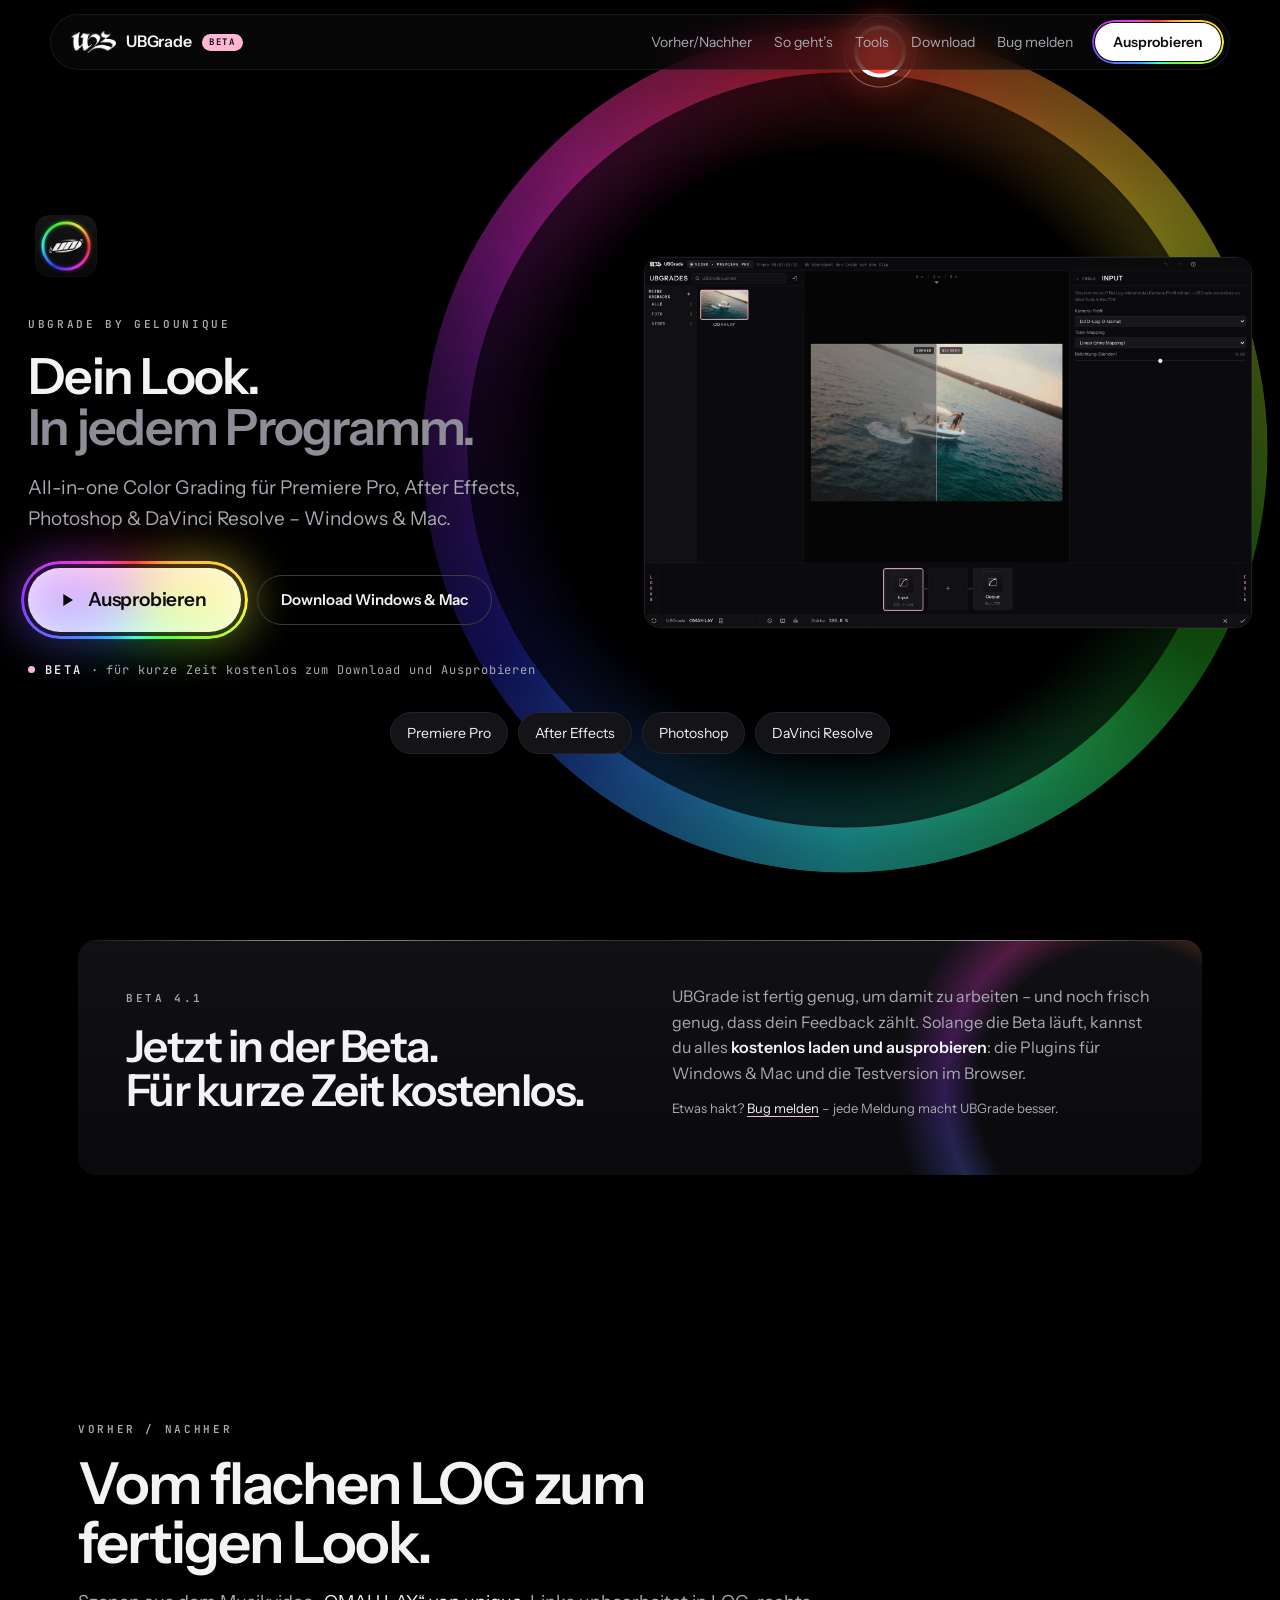
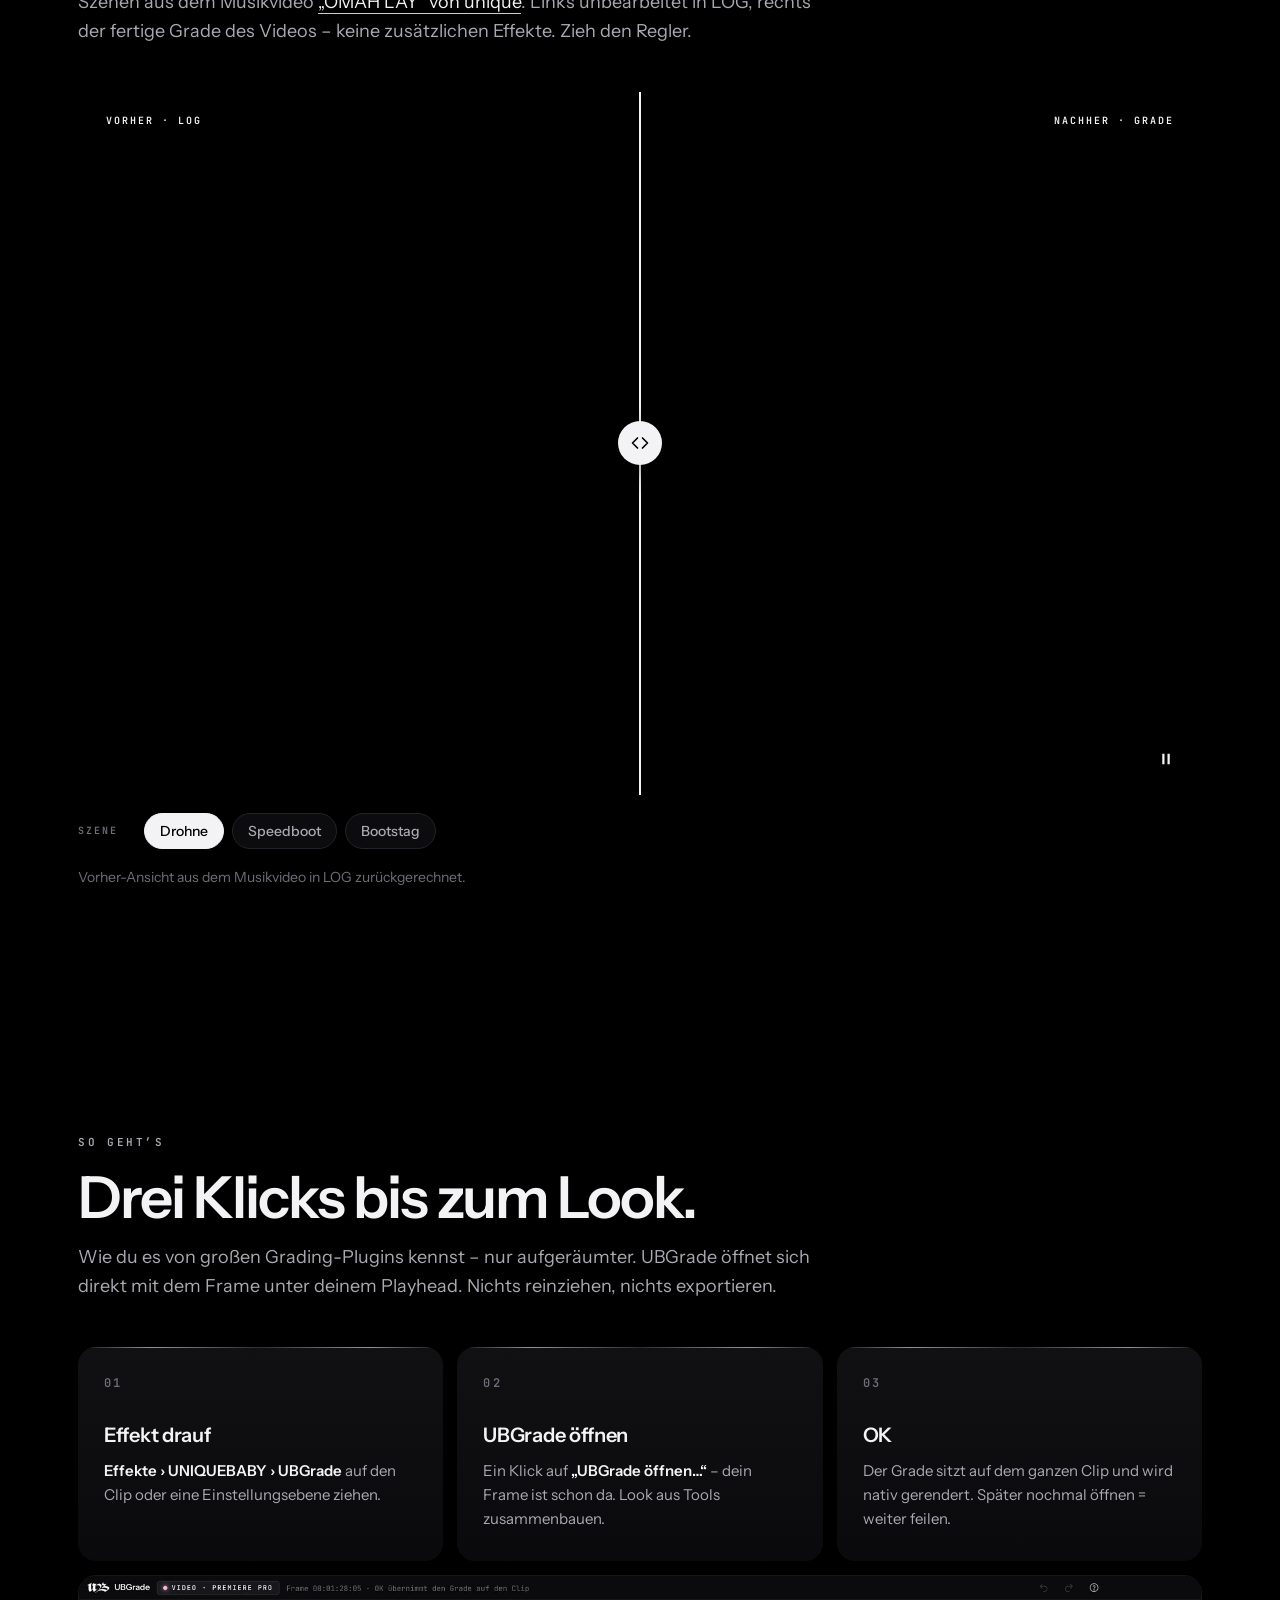
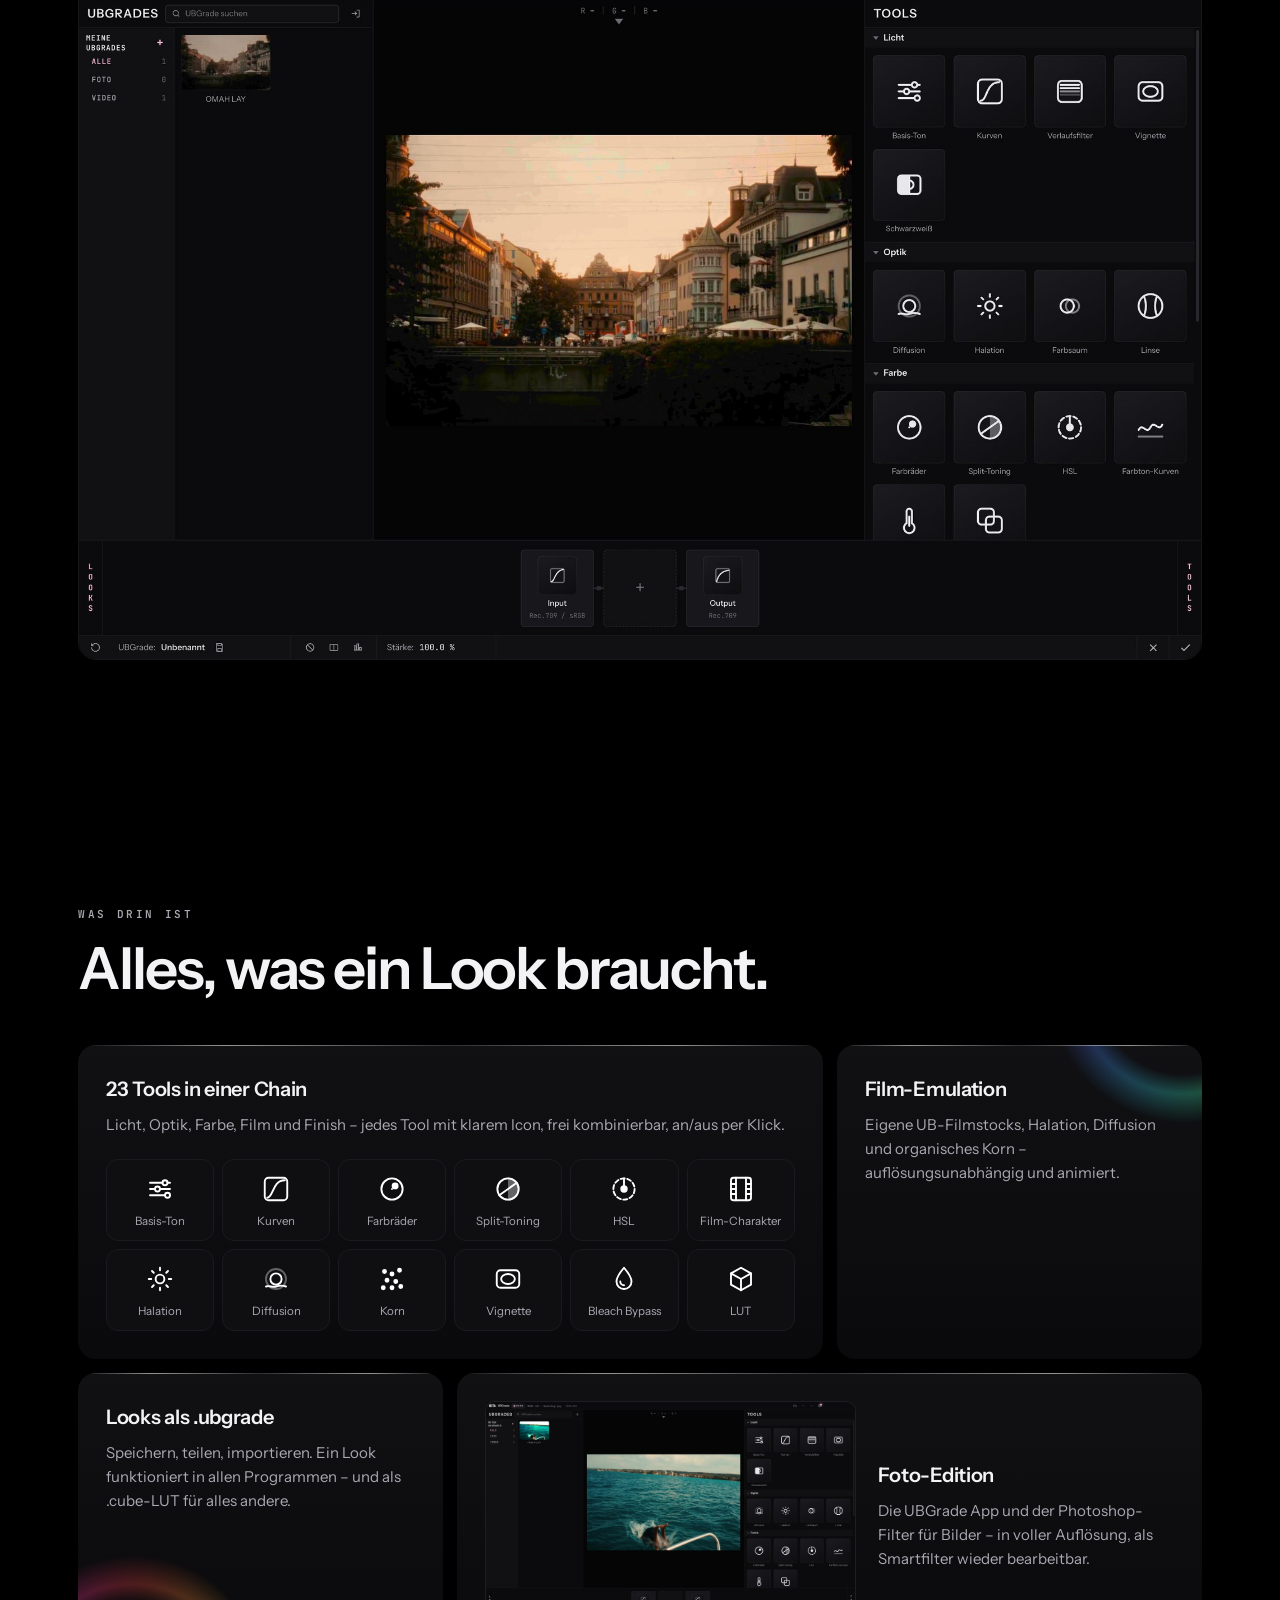
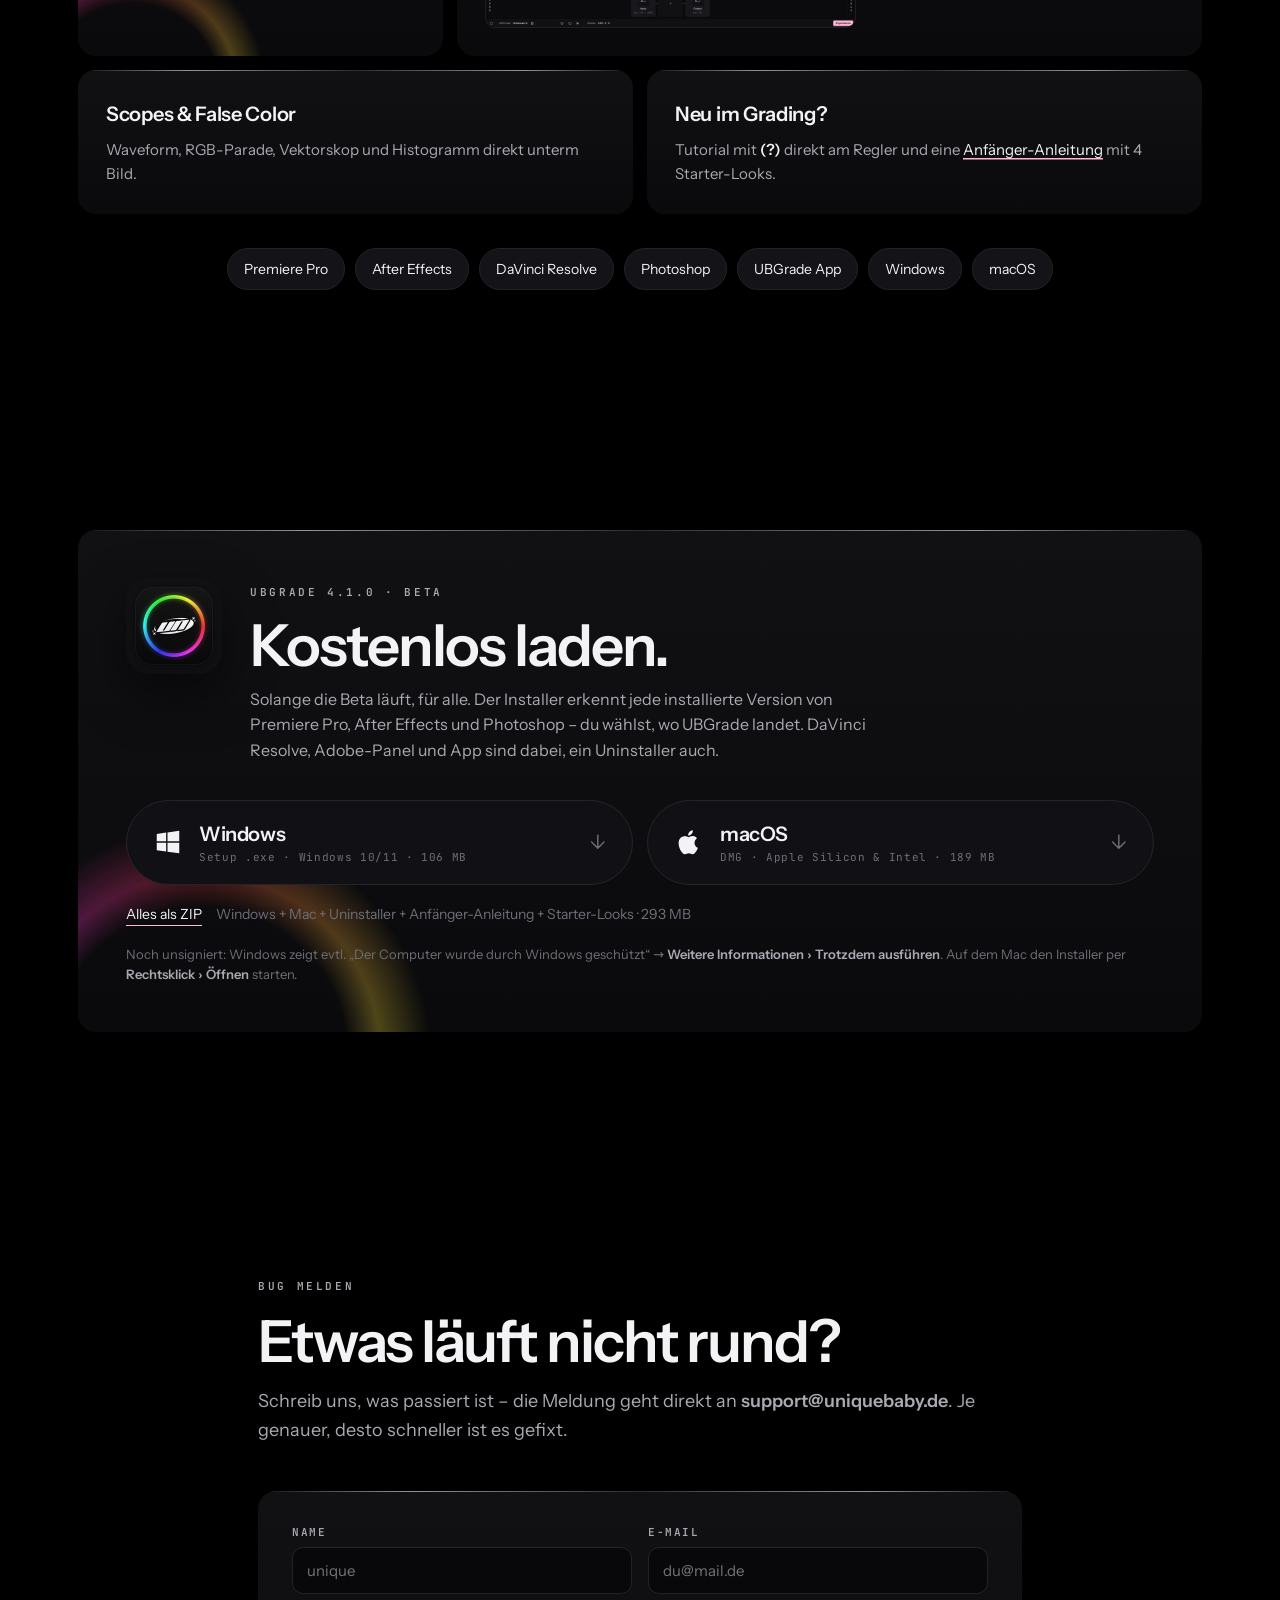
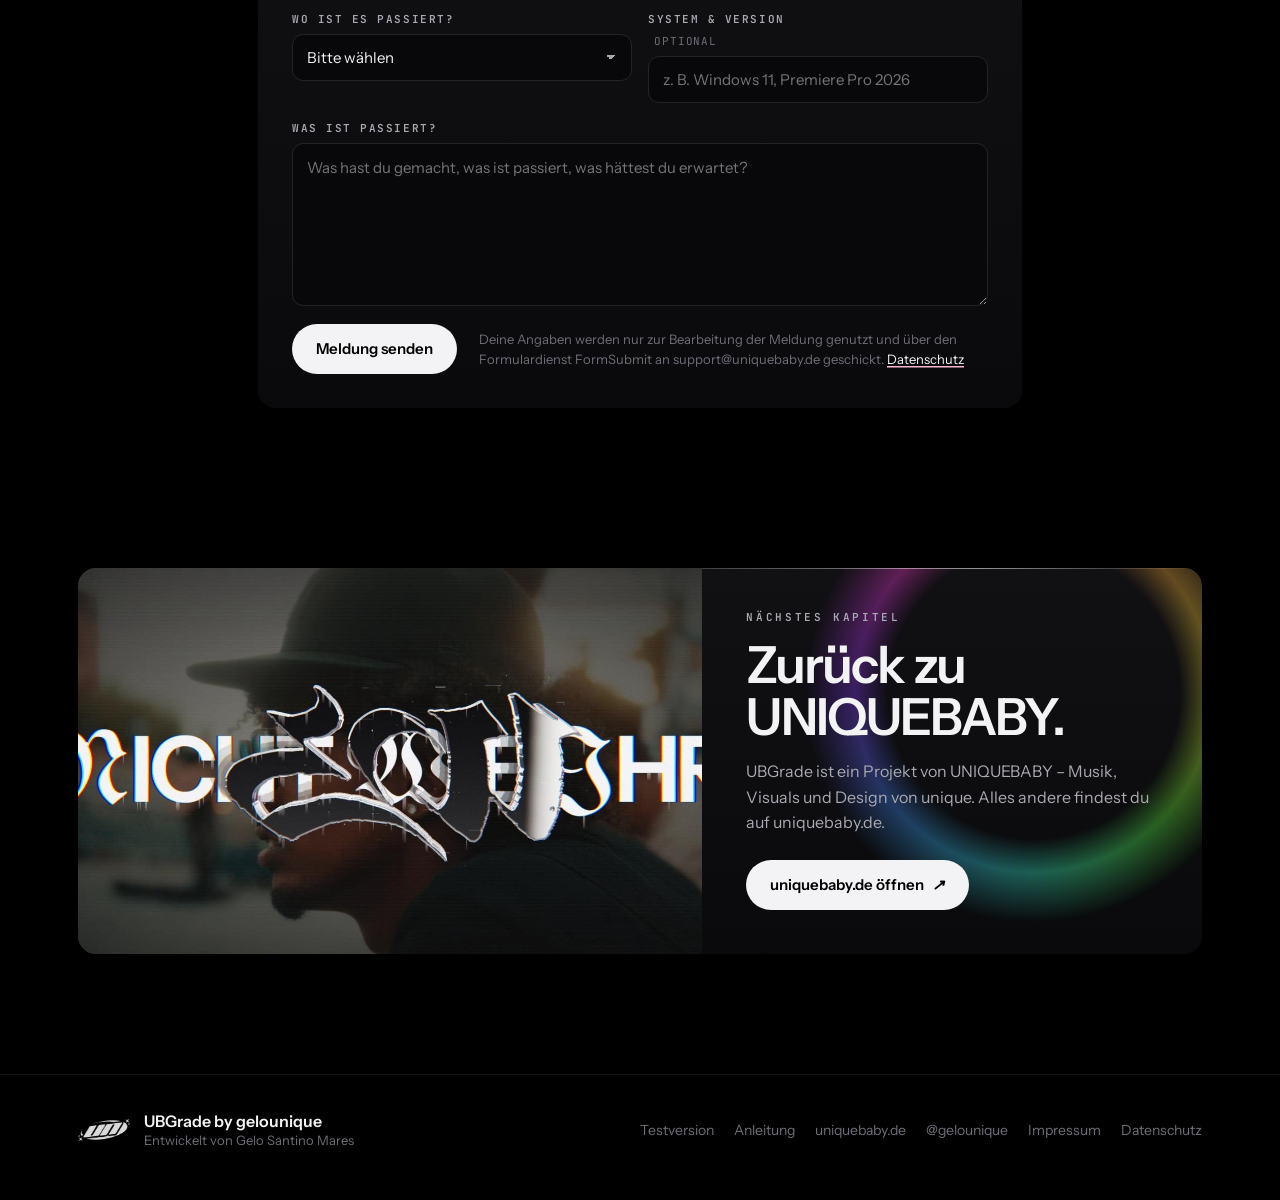
==== commit 7a569bc4: "Farbwähler-Ring im Hintergrund, weniger Pink, animierte Ring-Glows, Überleitung zu uniquebaby.de, OM" ====
--- a/index.html
+++ b/index.html
@@ -19,6 +19,14 @@
 </head>
 <body>
 
+<div class="picker" id="picker" aria-hidden="true">
+  <div class="pk-float">
+    <div class="pk-glow"></div><div class="pk-ring"></div>
+    <div class="pk-arm" id="pkArm"><div class="pk-knob"><i></i></div></div>
+    <div class="pk-read" id="pkRead"><b id="pkHex">#3B9DFF</b><span id="pkHsl">H 212° · S 100 · L 62</span></div>
+  </div>
+</div>
+
 <div id="ld" aria-hidden="true"><div class="ld-ico"><i class="ld-ring"></i><img src="assets/un-white.png" alt=""></div><span class="ld-pc">0</span></div>
 
 <header class="nav" id="nav">
@@ -26,19 +34,18 @@
   <nav class="links">
     <a href="#vergleich">Vorher/Nachher</a><a href="#workflow">So geht’s</a><a href="#tools">Tools</a><a href="#download">Download</a><a href="#bug">Bug melden</a>
   </nav>
-  <a class="btn pink sm" href="app/">Ausprobieren</a>
+  <a class="btn ring sm" href="app/"><span class="rg" aria-hidden="true"></span>Ausprobieren</a>
 </header>
 
 <main id="top">
 
 <!-- HERO -->
 <section class="hero" id="hero">
-  <img class="bg-ring" src="assets/farbring.png" alt="" aria-hidden="true">
   <div class="wrap hero-grid">
     <div class="hero-txt">
       <img class="hero-ico reveal" src="assets/icon-192.png" alt="UBGrade" width="88" height="88">
-      <div class="eyebrow pink reveal">UBGRADE BY GELOUNIQUE</div>
-      <h1 class="reveal">Dein Look.<br><span class="pk">In jedem Programm.</span></h1>
+      <div class="eyebrow reveal">UBGRADE BY GELOUNIQUE</div>
+      <h1 class="reveal">Dein Look.<br><span class="sub">In jedem Programm.</span></h1>
       <p class="lead reveal">All-in-one Color Grading für Premiere Pro, After Effects, Photoshop &amp; DaVinci Resolve – Windows &amp; Mac.</p>
       <div class="hero-cta reveal">
         <a class="try" href="app/" id="tryBtn"><span class="try-ring" aria-hidden="true"></span><span class="try-in"><svg viewBox="0 0 24 24" aria-hidden="true"><path d="M8 5.5v13l10.5-6.5z" fill="currentColor"/></svg>Ausprobieren</span></a>
@@ -46,7 +53,7 @@
       </div>
       <div class="beta-note reveal"><i class="dot"></i><span><b>BETA</b> · für kurze Zeit kostenlos zum Download und Ausprobieren</span></div>
     </div>
-    <figure class="hero-shot reveal"><img src="assets/shot-video.jpg" alt="UBGrade Video-Edition: Tool-Chain, Look-Bibliothek und Regler" width="1800" height="1095"></figure>
+    <figure class="hero-shot reveal"><img src="assets/shot-video.jpg" alt="UBGrade Video-Edition mit einer Szene aus OMAH LAY: links LOG, rechts gegradet" width="2000" height="1218"></figure>
   </div>
   <div class="hosts hero-hosts reveal" aria-label="Unterstützte Programme"><span>Premiere Pro</span><span>After Effects</span><span>Photoshop</span><span>DaVinci Resolve</span></div>
 </section>
@@ -54,9 +61,9 @@
 <!-- BETA -->
 <section class="sec beta-sec" id="beta">
   <div class="wrap">
-    <div class="panel beta reveal">
+    <div class="panel glowbox beta reveal">
       <div class="beta-l">
-        <div class="eyebrow pink">BETA 4.1</div>
+        <div class="eyebrow">BETA 4.1</div>
         <h2>Jetzt in der Beta.<br>Für kurze Zeit kostenlos.</h2>
       </div>
       <div class="beta-r">
@@ -73,21 +80,20 @@
     <div class="head reveal">
       <div class="eyebrow">VORHER / NACHHER</div>
       <h2>Vom flachen LOG zum fertigen Look.</h2>
-      <p>Szenen aus dem Musikvideo <a class="tl" href="https://youtu.be/eHY_uJKNNXE" target="_blank" rel="noopener">„OMAH LAY“ von unique</a>. Links unbearbeitet in LOG, rechts mit UBGrade gegradet – live in deinem Browser, mit derselben Engine wie im Plugin. Zieh den Regler und wechsle den Look.</p>
+      <p>Szenen aus dem Musikvideo <a class="tl" href="https://youtu.be/eHY_uJKNNXE" target="_blank" rel="noopener">„OMAH LAY“ von unique</a>. Links unbearbeitet in LOG, rechts der fertige Grade des Videos – keine zusätzlichen Effekte. Zieh den Regler.</p>
     </div>
     <div class="cmp reveal" id="cmp">
       <div class="cmp-view" id="cmpView">
         <canvas id="cmpCv"></canvas>
         <video id="cmpVid" muted playsinline loop preload="auto" crossorigin="anonymous" poster="media/drohne.jpg"></video>
-        <div class="cmp-lbl l">VORHER · LOG</div><div class="cmp-lbl r" id="cmpLook">UBGRADE · TEAL &amp; ORANGE</div>
+        <div class="cmp-lbl l">VORHER · LOG</div><div class="cmp-lbl r" id="cmpLook">NACHHER · GRADE</div>
         <div class="cmp-split" id="cmpSplit"><i></i><b aria-hidden="true"><svg viewBox="0 0 24 24"><path d="M9 6 3 12l6 6M15 6l6 6-6 6" fill="none" stroke="currentColor" stroke-width="2" stroke-linecap="round" stroke-linejoin="round"/></svg></b></div>
         <button class="cmp-play" id="cmpPlay" aria-label="Pause"><svg viewBox="0 0 24 24"><path d="M7 5h3v14H7zM14 5h3v14h-3z" fill="currentColor"/></svg></button>
       </div>
       <div class="cmp-ctl">
         <div class="chips" id="cmpScenes" role="tablist" aria-label="Szene"></div>
-        <div class="chips looks" id="cmpLooks" role="tablist" aria-label="Look"></div>
-      </div>
-      <p class="cmp-note" id="cmpNote">Jeder Look = Kamera-Input (LOG → Rec.709) + eine Handvoll Tools. Rezepte zum Nachbauen in der <a class="tl" href="anleitung.html#rezepte">Anleitung</a>.<br><span class="fine">Vorher-Ansicht aus dem Musikvideo in LOG zurückgerechnet.</span></p>
+      </div>
+      <p class="cmp-note fine" id="cmpNote">Vorher-Ansicht aus dem Musikvideo in LOG zurückgerechnet.</p>
     </div>
   </div>
 </section>
@@ -105,7 +111,7 @@
       <div class="panel step reveal"><span class="n">02</span><h3>UBGrade öffnen</h3><p>Ein Klick auf <b>„UBGrade öffnen…“</b> – dein Frame ist schon da. Look aus Tools zusammenbauen.</p></div>
       <div class="panel step reveal"><span class="n">03</span><h3>OK</h3><p>Der Grade sitzt auf dem ganzen Clip und wird nativ gerendert. Später nochmal öffnen = weiter feilen.</p></div>
     </div>
-    <figure class="shot reveal"><img src="assets/shot-video.jpg" alt="UBGrade Video-Edition in Premiere Pro mit Tool-Chain" loading="lazy" width="1800" height="1095"></figure>
+    <figure class="shot reveal"><img src="assets/shot-workflow.jpg" alt="UBGrade in Premiere Pro mit einem Frame aus OMAH LAY" loading="lazy" width="2000" height="1218"></figure>
   </div>
 </section>
 
@@ -124,8 +130,8 @@
           <span><img src="assets/tools/Basis-Ton.svg" alt="">Basis-Ton</span><span><img src="assets/tools/Kurven.svg" alt="">Kurven</span><span><img src="assets/tools/Farbraeder.svg" alt="">Farbräder</span><span><img src="assets/tools/Split-Toning.svg" alt="">Split-Toning</span><span><img src="assets/tools/HSL.svg" alt="">HSL</span><span><img src="assets/tools/Film-Charakter.svg" alt="">Film-Charakter</span><span><img src="assets/tools/Halation.svg" alt="">Halation</span><span><img src="assets/tools/Diffusion.svg" alt="">Diffusion</span><span><img src="assets/tools/Korn.svg" alt="">Korn</span><span><img src="assets/tools/Vignette.svg" alt="">Vignette</span><span><img src="assets/tools/Bleach-Bypass.svg" alt="">Bleach Bypass</span><span><img src="assets/tools/LUT.svg" alt="">LUT</span>
         </div>
       </div>
-      <div class="panel b-film reveal"><h3>Film-Emulation</h3><p>Eigene UB-Filmstocks, Halation, Diffusion und organisches Korn – auflösungsunabhängig und animiert.</p></div>
-      <div class="panel b-share reveal"><h3>Looks als .ubgrade</h3><p>Speichern, teilen, importieren. Ein Look funktioniert in allen Programmen – und als .cube-LUT für alles andere.</p></div>
+      <div class="panel glowbox b-film reveal"><h3>Film-Emulation</h3><p>Eigene UB-Filmstocks, Halation, Diffusion und organisches Korn – auflösungsunabhängig und animiert.</p></div>
+      <div class="panel glowbox b-share reveal"><h3>Looks als .ubgrade</h3><p>Speichern, teilen, importieren. Ein Look funktioniert in allen Programmen – und als .cube-LUT für alles andere.</p></div>
       <div class="panel b-foto reveal"><img src="assets/shot-foto.jpg" alt="UBGrade Foto-Edition" loading="lazy"><div><h3>Foto-Edition</h3><p>Die UBGrade App und der Photoshop-Filter für Bilder – in voller Auflösung, als Smartfilter wieder bearbeitbar.</p></div></div>
       <div class="panel b-scope reveal"><h3>Scopes &amp; False Color</h3><p>Waveform, RGB-Parade, Vektorskop und Histogramm direkt unterm Bild.</p></div>
       <div class="panel b-help reveal"><h3>Neu im Grading?</h3><p>Tutorial mit <b>(?)</b> direkt am Regler und eine <a class="tl" href="anleitung.html">Anfänger-Anleitung</a> mit 4 Starter-Looks.</p></div>
@@ -139,11 +145,11 @@
 <!-- DOWNLOAD -->
 <section class="sec" id="download">
   <div class="wrap">
-    <div class="panel dl reveal">
+    <div class="panel glowbox dl reveal">
       <div class="dl-head">
         <img class="dl-ico" src="assets/icon-192.png" alt="" width="96" height="96">
         <div>
-          <div class="eyebrow pink">UBGRADE 4.1.0 · BETA</div>
+          <div class="eyebrow">UBGRADE 4.1.0 · BETA</div>
           <h2>Kostenlos laden.</h2>
           <p>Solange die Beta läuft, für alle. Der Installer erkennt jede installierte Version von Premiere Pro, After Effects und Photoshop – du wählst, wo UBGrade landet. DaVinci Resolve, Adobe-Panel und App sind dabei, ein Uninstaller auch.</p>
         </div>
@@ -199,6 +205,21 @@
   </div>
 </section>
 
+<!-- NÄCHSTES KAPITEL -->
+<section class="sec next" id="weiter">
+  <div class="wrap">
+    <a class="panel glowbox chap reveal" href="https://uniquebaby.de" target="_blank" rel="noopener">
+      <img src="assets/chap-home.jpg" alt="UNIQUEBABY – NICHT WIE IHR." loading="lazy" width="1480" height="760">
+      <div class="chap-in">
+        <div class="eyebrow">NÄCHSTES KAPITEL</div>
+        <h2>Zurück zu<br>UNIQUEBABY.</h2>
+        <p>UBGrade ist ein Projekt von UNIQUEBABY – Musik, Visuals und Design von unique. Alles andere findest du auf uniquebaby.de.</p>
+        <span class="btn">uniquebaby.de öffnen <i aria-hidden="true">↗</i></span>
+      </div>
+    </a>
+  </div>
+</section>
+
 </main>
 
 <footer class="foot">
--- a/landing.css
+++ b/landing.css
@@ -44,6 +44,8 @@
 .btn:disabled{opacity:.5;cursor:default}
 .btn.sm{height:38px;padding:0 18px;font-size:14px}
 .btn.pink{background:var(--pink);color:#111}
+.btn.ring{background:#fff;color:#0b0b0d;isolation:isolate}
+.btn.ring .rg{position:absolute;inset:-3px;border-radius:inherit;padding:2px;background:conic-gradient(from var(--a),#ff3b3b,#ffb03b,#fff23b,#5dff3b,#3bffd8,#3b9dff,#8a3bff,#ff3bd0,#ff3b3b);-webkit-mask:linear-gradient(#000 0 0) content-box,linear-gradient(#000 0 0);-webkit-mask-composite:xor;mask:linear-gradient(#000 0 0) content-box exclude,linear-gradient(#000 0 0);animation:spinA 3.5s linear infinite;z-index:-1}
 .btn.ghost{background:transparent;color:var(--tx);box-shadow:inset 0 0 0 1px #3a3a42}
 .btn.ghost:hover{box-shadow:inset 0 0 0 1px #6a6a74,-2px 0 0 rgba(255,40,110,.45),2px 0 0 rgba(40,200,255,.45)}
 @property --a{syntax:'<angle>';inherits:false;initial-value:0deg}
@@ -54,7 +56,7 @@
 
 /* ---------- type ---------- */
 .eyebrow{display:inline-flex;align-items:center;gap:9px;font:600 11px/1 var(--mono);letter-spacing:.24em;color:var(--tx2)}
-.eyebrow.pink{color:var(--pink)}
+.eyebrow.pink{color:var(--tx2)}
 .eyebrow .dot,.beta-note .dot{width:7px;height:7px;border-radius:50%;background:var(--pink);box-shadow:0 0 0 0 rgba(255,182,213,.6);animation:ping 2s ease-out infinite}
 @keyframes ping{to{box-shadow:0 0 0 10px rgba(255,182,213,0)}}
 h1,h2,h3{margin:0;letter-spacing:-.035em;font-weight:650}
@@ -77,23 +79,23 @@
 
 /* ---------- hero (wie Web-Hero aus den Branding-Assets) ---------- */
 .hero{position:relative;min-height:100vh;min-height:100svh;display:flex;flex-direction:column;justify-content:center;align-items:center;padding:110px 0 48px;overflow:hidden}
-.bg-ring{position:absolute;width:min(1500px,130vw);aspect-ratio:1;left:58%;top:50%;transform:translate(-50%,-50%);opacity:.32;filter:blur(3px) saturate(1.1);pointer-events:none;animation:ringturn 90s linear infinite;-webkit-mask:radial-gradient(closest-side,#000 70%,transparent 100%);mask:radial-gradient(closest-side,#000 70%,transparent 100%)}
-@keyframes ringturn{to{transform:translate(-50%,-50%) rotate(360deg)}}
 .hero::after{content:'';position:absolute;inset:0;background:radial-gradient(60% 70% at 18% 55%,rgba(0,0,0,.85),transparent 70%);pointer-events:none}
 .hero-grid{position:relative;z-index:2;display:grid;grid-template-columns:minmax(0,1fr) minmax(0,1.1fr);gap:64px;align-items:center;width:100%;max-width:1320px}
 .hero-ico{width:76px;height:76px;border-radius:24%;box-shadow:0 18px 50px rgba(0,0,0,.6);margin-bottom:26px}
 .hero h1{font-size:clamp(40px,3.9vw,64px);line-height:1.02;margin:16px 0 20px}
-.pk{color:var(--pink)}
+.sub{color:#8d8d97}
 .lead{max-width:520px;color:var(--tx2);font-size:19px;margin:0 0 34px}
 .hero-cta{display:flex;align-items:center;gap:16px;flex-wrap:wrap}
-.try{position:relative;display:inline-flex;align-items:center;height:64px;padding:0 34px 0 28px;border-radius:999px;background:var(--pink);color:#111;text-decoration:none;font:650 19px 'Instrument Sans',sans-serif;letter-spacing:-.01em;isolation:isolate;transition:transform .25s cubic-bezier(.2,.8,.2,1),box-shadow .25s}
+.try{position:relative;display:inline-flex;align-items:center;height:64px;padding:0 34px 0 28px;border-radius:999px;background:#fff;color:#0b0b0d;text-decoration:none;font:650 19px 'Instrument Sans',sans-serif;letter-spacing:-.01em;isolation:isolate;transition:transform .25s cubic-bezier(.2,.8,.2,1),box-shadow .25s}
 .try-ring{position:absolute;inset:-7px;border-radius:999px;padding:3px;background:conic-gradient(from var(--a),#ff3b3b,#ffb03b,#fff23b,#5dff3b,#3bffd8,#3b9dff,#8a3bff,#ff3bd0,#ff3b3b);-webkit-mask:linear-gradient(#000 0 0) content-box,linear-gradient(#000 0 0);-webkit-mask-composite:xor;mask:linear-gradient(#000 0 0) content-box exclude,linear-gradient(#000 0 0);animation:spinA 3.5s linear infinite;z-index:-1;filter:drop-shadow(0 0 10px rgba(255,140,200,.45))}
 .try-in{display:flex;align-items:center;gap:10px}
 .try svg{width:22px;height:22px;transition:transform .25s}
-.try:hover{transform:translateY(-2px) scale(1.02);box-shadow:0 18px 50px rgba(255,140,200,.3)}
+.try::after{content:'';position:absolute;inset:-14px;border-radius:999px;background:conic-gradient(from var(--a),#ff3b3b,#ffb03b,#fff23b,#5dff3b,#3bffd8,#3b9dff,#8a3bff,#ff3bd0,#ff3b3b);filter:blur(22px);opacity:.38;z-index:-2;animation:spinA 3.5s linear infinite}
+.try:hover{transform:translateY(-2px) scale(1.02)}
+.try:hover::after{opacity:.6}
 .try:hover svg{transform:translateX(3px)}
 .beta-note{display:flex;align-items:center;gap:10px;margin-top:30px;font:500 12px var(--mono);letter-spacing:.08em;color:var(--tx2)}
-.beta-note b{color:var(--pink);font-weight:600;letter-spacing:.2em}
+.beta-note b{color:var(--tx);font-weight:600;letter-spacing:.2em}
 .hero-shot img{width:100%}
 .hero-shot{margin:0;border-radius:16px;overflow:hidden;border:1px solid #1e1e24;box-shadow:0 40px 120px rgba(0,0,0,.7),0 0 0 1px rgba(255,255,255,.03);transform:perspective(1600px) rotateY(-6deg) rotateX(2deg);transform-origin:left center}
 .hero-hosts{position:relative;z-index:2;margin-top:48px}
@@ -101,7 +103,6 @@
 /* ---------- beta ---------- */
 .beta-sec{padding-top:40px}
 .beta{display:grid;grid-template-columns:1.05fr 1fr;gap:40px;padding:44px 48px}
-.beta::after{content:'';position:absolute;right:-120px;top:-140px;width:420px;height:420px;border-radius:50%;background:var(--ring);opacity:.10;filter:blur(70px);pointer-events:none}
 .beta h2{font-size:clamp(30px,3.6vw,44px);margin-top:14px}
 .beta-r p{color:var(--tx2);margin:0 0 12px}.beta-r b{color:var(--tx)}
 
@@ -112,7 +113,7 @@
 .cmp.nogl .cmp-view video{opacity:1}
 .cmp.nogl .cmp-split,.cmp.nogl .cmp-lbl,.cmp.nogl .looks{display:none}
 .cmp-lbl{position:absolute;top:16px;font:600 10px/1 var(--mono);letter-spacing:.2em;padding:8px 12px;border-radius:99px;background:rgba(0,0,0,.5);backdrop-filter:blur(8px);-webkit-backdrop-filter:blur(8px);z-index:2;transition:opacity .3s}
-.cmp-lbl.l{left:16px}.cmp-lbl.r{right:16px;color:var(--pink)}
+.cmp-lbl.l{left:16px}.cmp-lbl.r{right:16px}
 .cmp-split{position:absolute;top:0;bottom:0;left:50%;width:44px;margin-left:-22px;z-index:3;cursor:ew-resize}
 .cmp-split i{position:absolute;left:21px;top:0;bottom:0;width:2px;background:var(--tx);box-shadow:0 0 18px rgba(0,0,0,.6)}
 .cmp-split b{position:absolute;left:50%;top:50%;width:44px;height:44px;margin:-22px;border-radius:50%;background:var(--tx);color:#000;display:grid;place-items:center;box-shadow:0 8px 30px rgba(0,0,0,.45)}
@@ -132,7 +133,7 @@
 /* ---------- workflow ---------- */
 .steps{display:grid;grid-template-columns:repeat(3,1fr);gap:14px}
 .step{padding:28px 26px 30px}
-.step .n{display:block;font:600 12px var(--mono);letter-spacing:.2em;color:var(--pink);margin-bottom:28px}
+.step .n{display:block;font:600 12px var(--mono);letter-spacing:.2em;color:var(--tx3);margin-bottom:28px}
 .step p{color:var(--tx2);margin:8px 0 0;font-size:15px}.step b{color:var(--tx);font-weight:600}
 .shot{margin:14px 0 0;border-radius:var(--r);overflow:hidden;border:1px solid #17171b;background:#050506}
 
@@ -146,14 +147,11 @@
 .ticons span{display:flex;flex-direction:column;align-items:center;gap:8px;padding:14px 4px 10px;border-radius:12px;background:#0f0f12;border:1px solid #1a1a1f;font-size:11.5px;color:var(--tx2);text-align:center;transition:border-color .2s,transform .2s}
 .ticons span:hover{border-color:rgba(255,182,213,.4);transform:translateY(-2px)}
 .ticons img{width:30px;height:30px}
-.b-film{background:radial-gradient(120% 90% at 100% 0%,rgba(255,150,80,.16),transparent 60%),linear-gradient(180deg,var(--card2),var(--card))}
-.b-share{background:radial-gradient(120% 90% at 0% 100%,rgba(255,182,213,.14),transparent 60%),linear-gradient(180deg,var(--card2),var(--card))}
 .hosts{display:flex;flex-wrap:wrap;gap:10px;justify-content:center;margin-top:34px}
 .hosts span{font-size:14px;color:var(--tx);padding:9px 16px;background:#141418;border:1px solid #222228;border-radius:999px}
 
 /* ---------- download ---------- */
 .dl{padding:48px}
-.dl::after{content:'';position:absolute;left:-160px;bottom:-200px;width:520px;height:520px;border-radius:50%;background:var(--ring);opacity:.09;filter:blur(80px);pointer-events:none}
 .dl-head{display:flex;gap:28px;align-items:flex-start}
 .dl-ico{width:96px;height:96px;border-radius:24%;flex:none;box-shadow:0 20px 50px rgba(0,0,0,.5)}
 .dl-head h2{margin:12px 0 12px}
@@ -166,11 +164,11 @@
 .dlbtn small{font:500 11px var(--mono);letter-spacing:.06em;color:var(--tx3);margin-top:3px}
 .dlbtn .arr{margin-left:auto;font-style:normal;font-size:20px;color:var(--tx3);transition:transform .2s,color .2s}
 .dlbtn:hover{transform:translateY(-2px);border-color:#3a3a44;box-shadow:-2px 0 0 rgba(255,40,110,.35),2px 0 0 rgba(40,200,255,.35)}
-.dlbtn:hover .arr{transform:translateY(3px);color:var(--pink)}
-.dlbtn.mine{background:var(--pink);color:#111;border-color:var(--pink)}
+.dlbtn:hover .arr{transform:translateY(3px);color:var(--tx)}
+.dlbtn.mine{background:var(--tx);color:#0b0b0d;border-color:var(--tx)}
 .dlbtn.mine small{color:#55555e}.dlbtn.mine .arr{color:#000}
 .dlbtn{position:relative}
-.dlbtn .me{position:absolute;top:-9px;left:30px;font:600 9px/1 var(--mono);letter-spacing:.2em;background:var(--tx);color:#000;padding:4px 8px;border-radius:99px}
+.dlbtn .me{position:absolute;top:-9px;left:30px;font:600 9px/1 var(--mono);letter-spacing:.2em;background:#0b0b0d;color:var(--tx);border:1px solid #3a3a42;padding:4px 8px;border-radius:99px}
 .dl-foot{display:flex;gap:14px;align-items:baseline;flex-wrap:wrap;color:var(--tx3);font-size:14px;position:relative;z-index:1}
 .dl .fine{margin:18px 0 0;position:relative;z-index:1}
 
@@ -216,3 +214,45 @@
 }
 @media (max-width:560px){.wrap{padding:0 18px}.hero{padding-top:100px}.hero-cta{gap:18px}.try{height:58px;font-size:17px}.cmp-lbl{top:10px;font-size:9px;padding:6px 8px}.cmp-lbl.l{left:10px}.cmp-lbl.r{right:10px}}
 @media (prefers-reduced-motion:reduce){*{animation:none!important;transition:none!important}.reveal{opacity:1;transform:none}}
+
+/* ---------- animierte Farbring-Farben in den Info-Kästchen ---------- */
+.glowbox{isolation:isolate}
+.glowbox::after{content:'';position:absolute;z-index:-1;width:min(560px,90%);aspect-ratio:1;border-radius:50%;right:-18%;top:-55%;background:conic-gradient(from var(--a),#ff3b3b,#ffb03b,#fff23b,#5dff3b,#3bffd8,#3b9dff,#8a3bff,#ff3bd0,#ff3b3b);-webkit-mask:radial-gradient(closest-side,transparent 52%,#000 64%,transparent 82%);mask:radial-gradient(closest-side,transparent 52%,#000 64%,transparent 82%);filter:blur(26px);opacity:.28;animation:spinA 9s linear infinite,glowDrift 14s ease-in-out infinite alternate;pointer-events:none}
+.glowbox>*{position:relative}
+.dl.glowbox::after{left:-14%;right:auto;top:auto;bottom:-60%}
+.b-share.glowbox::after{left:-30%;right:auto;top:auto;bottom:-70%}
+.b-film.glowbox::after{right:-40%;top:-70%}
+.chap.glowbox::after{right:-10%;top:-40%;opacity:.35}
+@keyframes glowDrift{to{transform:translate(-6%,8%) scale(1.08);opacity:.36}}
+
+/* ---------- Farbwähler: großer 2D-Farbring schwebt im Hintergrund ---------- */
+.picker{position:fixed;z-index:-1;inset:0;pointer-events:none;overflow:hidden}
+body{position:relative;z-index:0}
+.pk-float{position:absolute;width:min(1120px,118vw,94vh);aspect-ratio:1;left:66%;top:50%;transform:translate(-50%,-50%);animation:pkFloat 12s ease-in-out infinite;transition:opacity .4s}
+@keyframes pkFloat{0%,100%{transform:translate(-50%,-50%) rotate(-2deg)}50%{transform:translate(-50%,-52.5%) rotate(2deg)}}
+.pk-ring,.pk-glow{position:absolute;inset:0;border-radius:50%;background:conic-gradient(from 0deg,hsl(0 100% 60%),hsl(30 100% 60%),hsl(60 100% 60%),hsl(90 100% 60%),hsl(120 100% 60%),hsl(150 100% 60%),hsl(180 100% 60%),hsl(210 100% 60%),hsl(240 100% 60%),hsl(270 100% 60%),hsl(300 100% 60%),hsl(330 100% 60%),hsl(360 100% 60%))}
+.pk-ring{-webkit-mask:radial-gradient(closest-side,transparent calc(100% - 46px),#000 calc(100% - 45px),#000 calc(100% - 1px),transparent);mask:radial-gradient(closest-side,transparent calc(100% - 46px),#000 calc(100% - 45px),#000 calc(100% - 1px),transparent);opacity:.42}
+.pk-glow{filter:blur(60px);opacity:.22;-webkit-mask:radial-gradient(closest-side,transparent 70%,#000 88%,transparent 100%);mask:radial-gradient(closest-side,transparent 70%,#000 88%,transparent 100%)}
+.pk-arm{position:absolute;left:50%;top:50%;width:0;height:0;transform:rotate(var(--ang,210deg))}
+.pk-knob{position:absolute;left:-26px;top:-560px;width:52px;height:52px;border-radius:50%;border:4px solid #fff;box-shadow:0 0 0 1px rgba(0,0,0,.3),0 10px 30px rgba(0,0,0,.55),0 0 34px var(--pick,#3b9dff);background:var(--pick,#3b9dff);transform:translateY(-0px)}
+.pk-knob i{position:absolute;inset:-14px;border-radius:50%;border:1px solid rgba(255,255,255,.35);animation:pkPulse 1.6s ease-out infinite}
+@keyframes pkPulse{from{transform:scale(.8);opacity:1}to{transform:scale(1.35);opacity:0}}
+.pk-read{position:absolute;left:50%;top:50%;transform:translate(-50%,-50%);display:flex;flex-direction:column;align-items:center;gap:6px;font:600 11px var(--mono);letter-spacing:.18em;color:rgba(255,255,255,.18)}
+.pk-read b{font:600 14px var(--mono);letter-spacing:.2em;color:rgba(255,255,255,.3)}
+.pk-read::before{content:'';width:46px;height:46px;border-radius:50%;background:var(--pick,#3b9dff);opacity:.35;box-shadow:0 0 40px var(--pick,#3b9dff);margin-bottom:8px}
+.hero::after{background:radial-gradient(55% 70% at 18% 55%,rgba(0,0,0,.88),transparent 72%)}
+@media (max-width:960px){.pk-float{left:70%;top:34%;width:150vw}}
+
+/* ---------- Nächstes Kapitel → uniquebaby.de ---------- */
+.next{padding-top:40px}
+.chap{display:grid;grid-template-columns:1.25fr 1fr;align-items:stretch;text-decoration:none;color:var(--tx);min-height:380px;transition:transform .35s cubic-bezier(.2,.8,.2,1)}
+.chap img{width:100%;height:100%;object-fit:cover;filter:saturate(.9);transition:transform .8s cubic-bezier(.2,.8,.2,1)}
+.chap>img{position:relative;overflow:hidden}
+.chap-in{padding:44px;display:flex;flex-direction:column;justify-content:center;gap:16px}
+.chap-in h2{font-size:clamp(34px,4vw,54px)}
+.chap-in p{color:var(--tx2);margin:0;max-width:420px}
+.chap-in .btn{align-self:flex-start;margin-top:8px}
+.chap:hover{transform:translateY(-3px)}
+.chap:hover img{transform:scale(1.03)}
+.chap:hover .btn{box-shadow:-2px 0 0 rgba(255,40,110,.55),2px 0 0 rgba(40,200,255,.55)}
+@media (max-width:960px){.chap{grid-template-columns:1fr}.chap img{aspect-ratio:1480/760;height:auto}.chap-in{padding:30px 26px}}
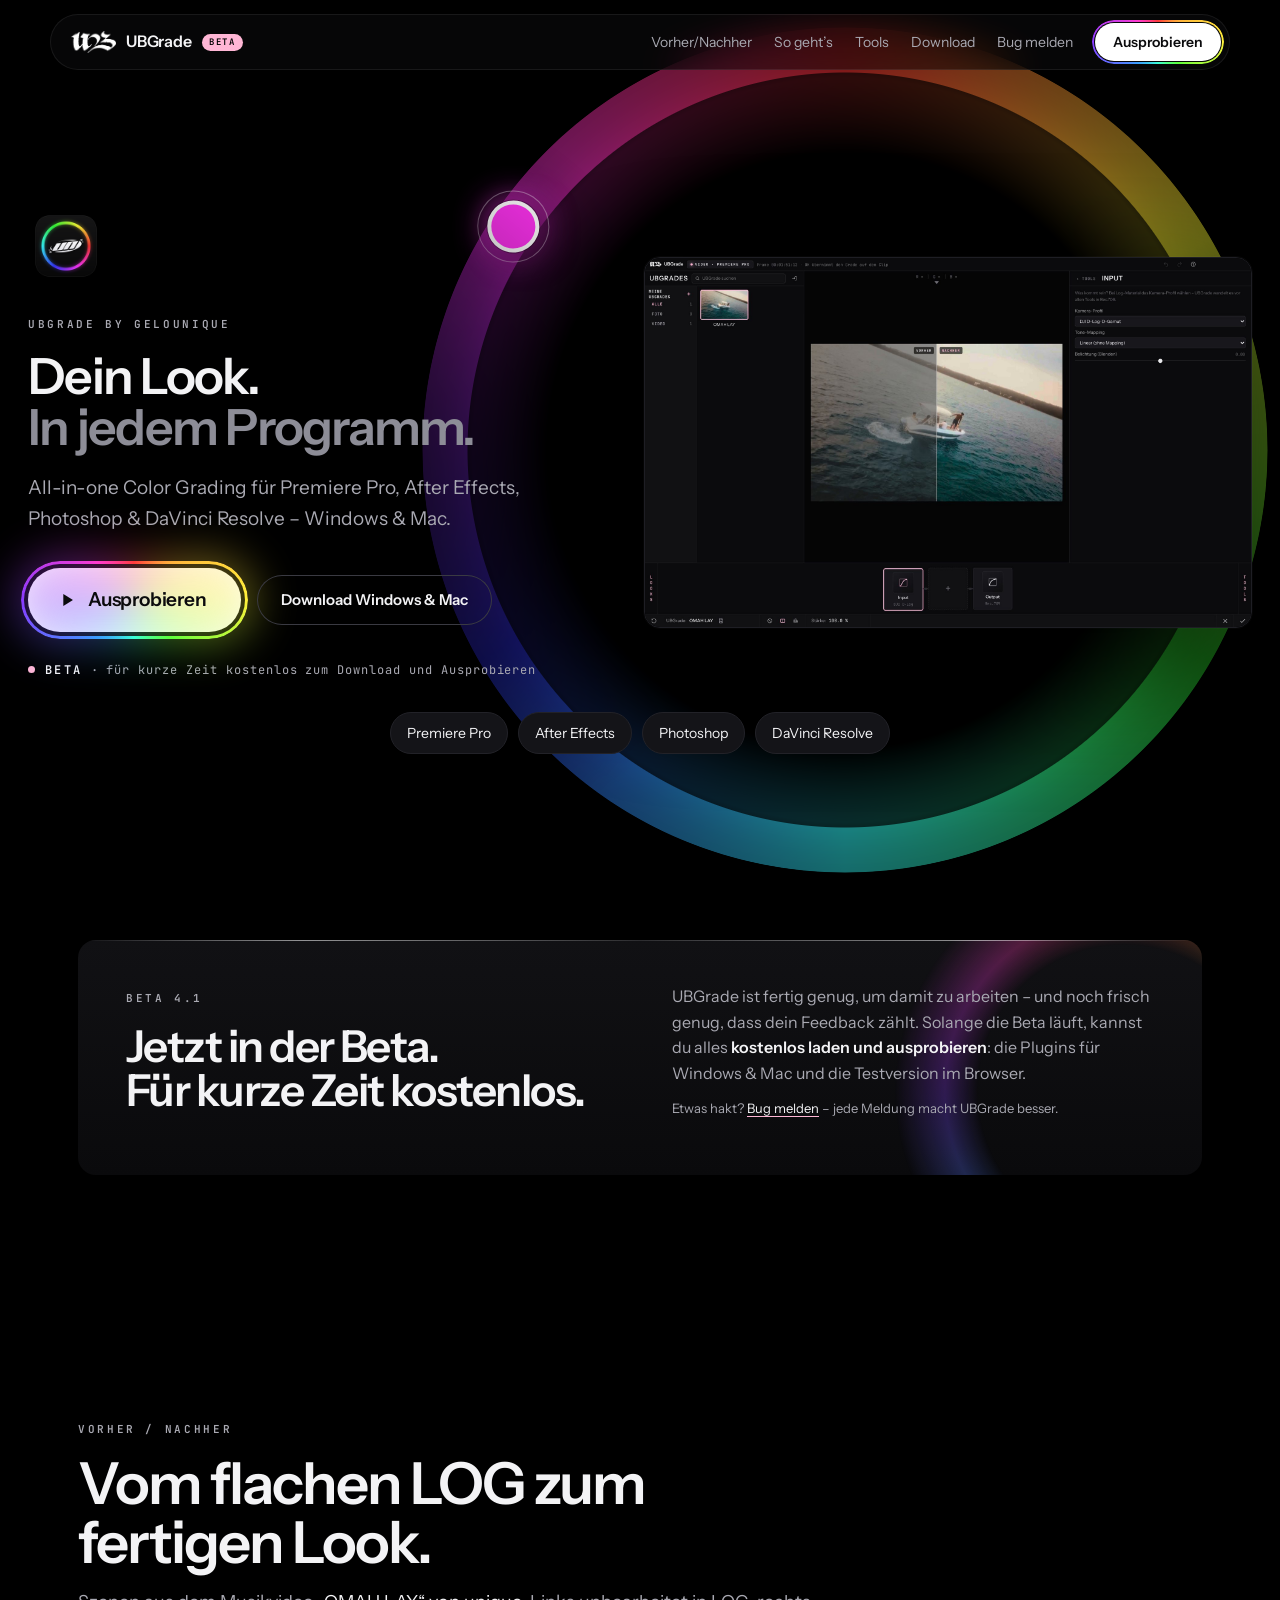
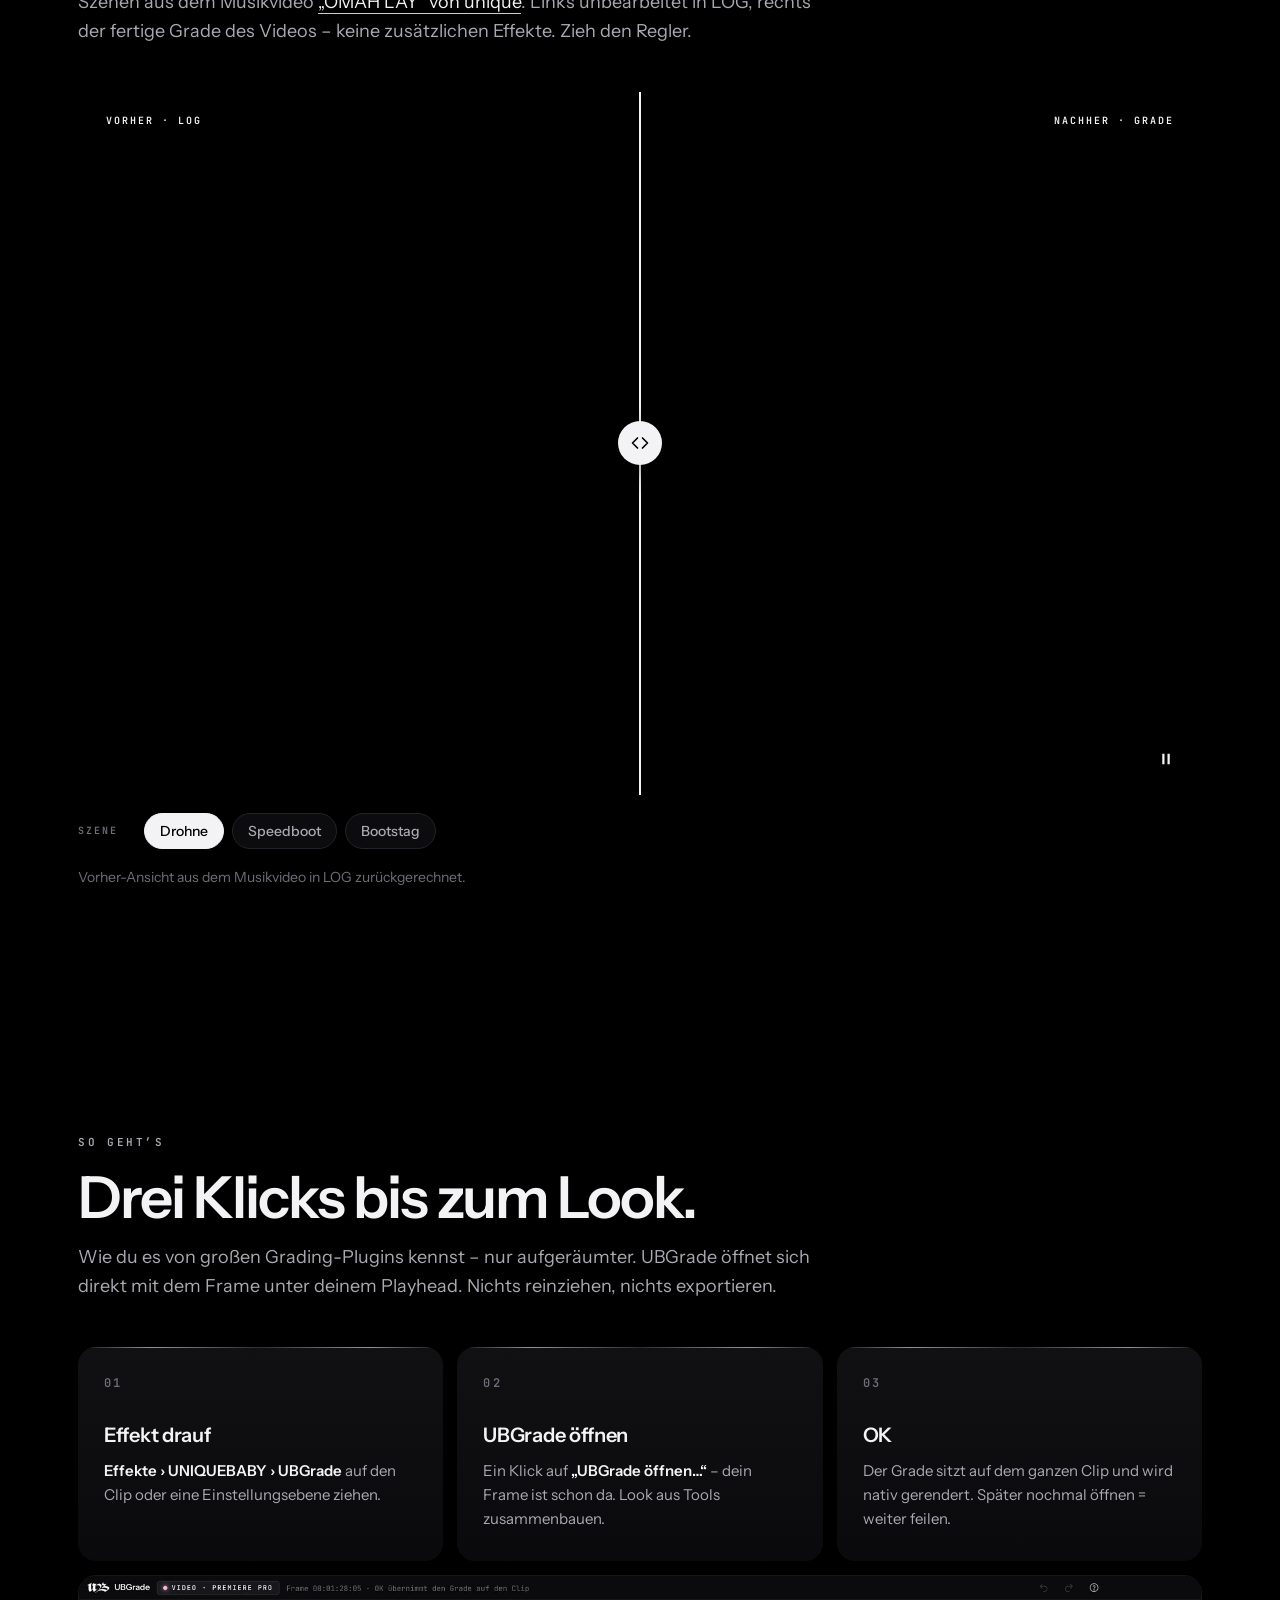
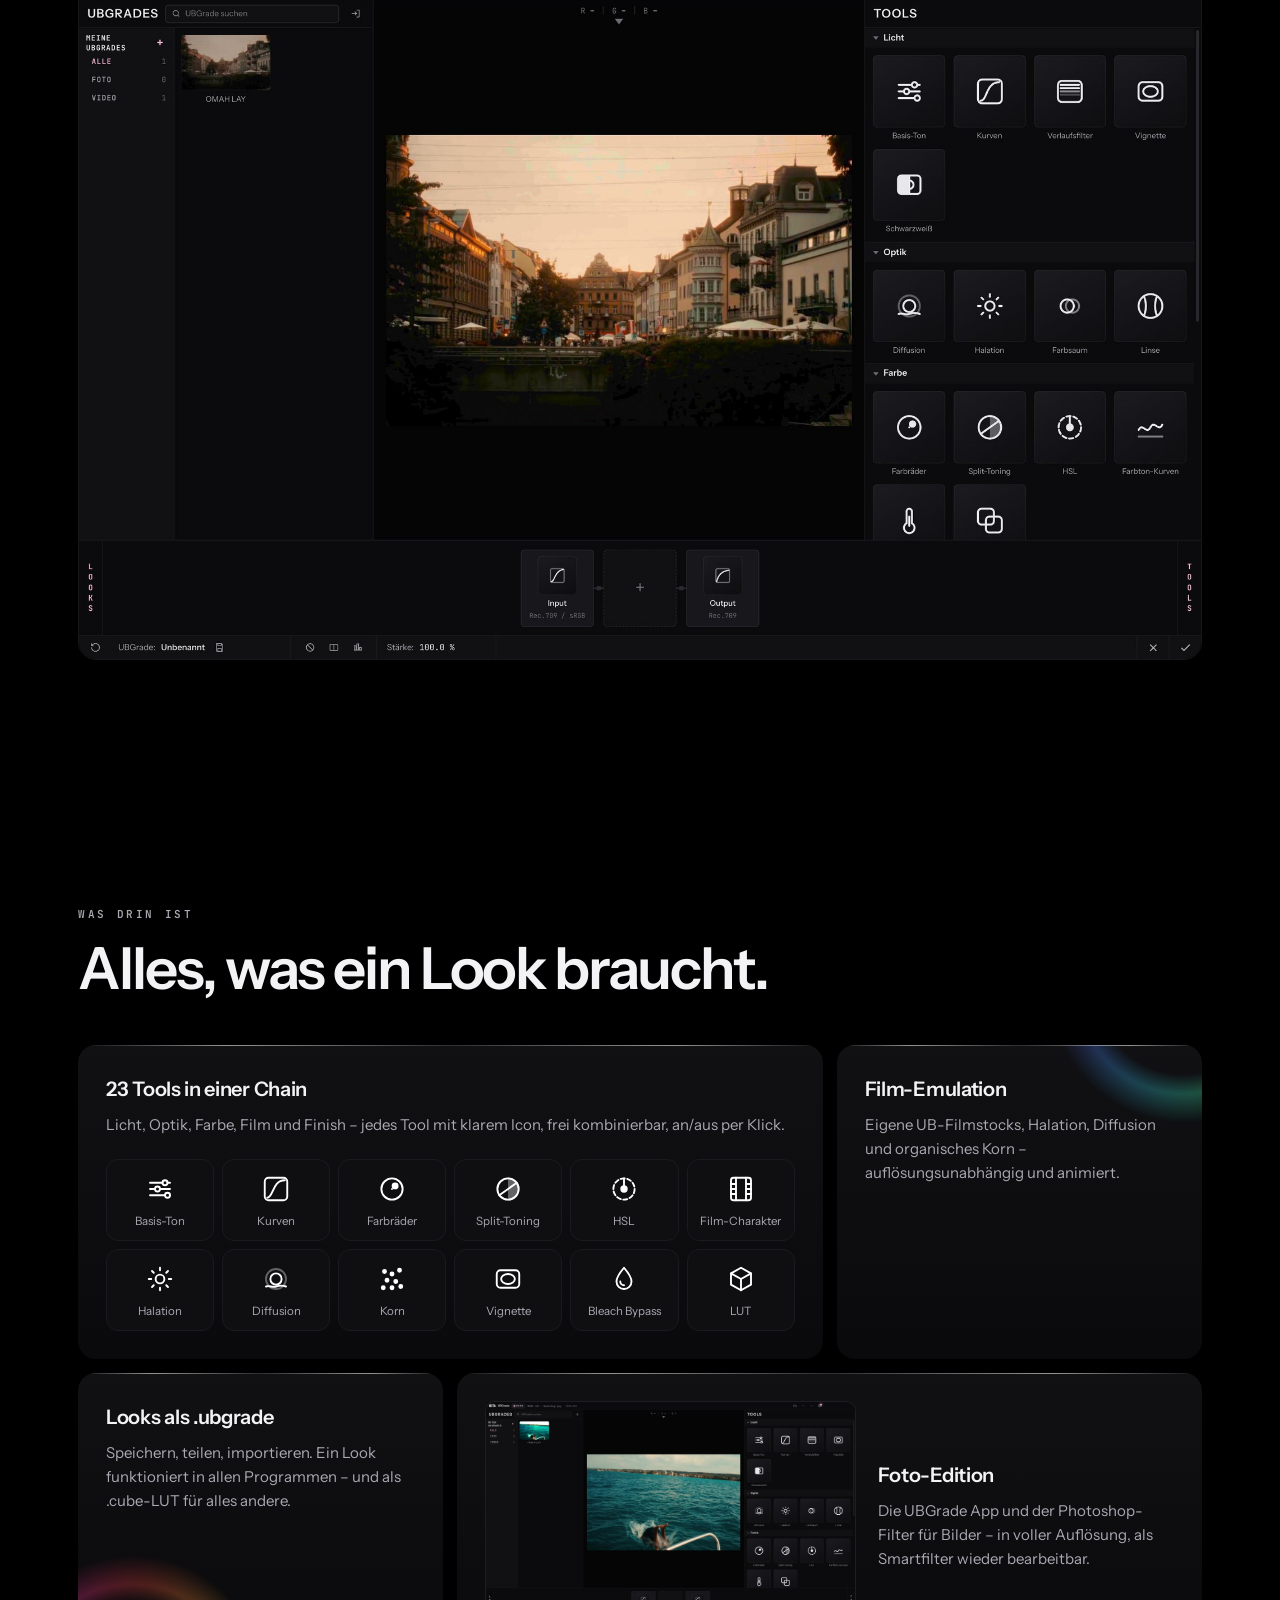
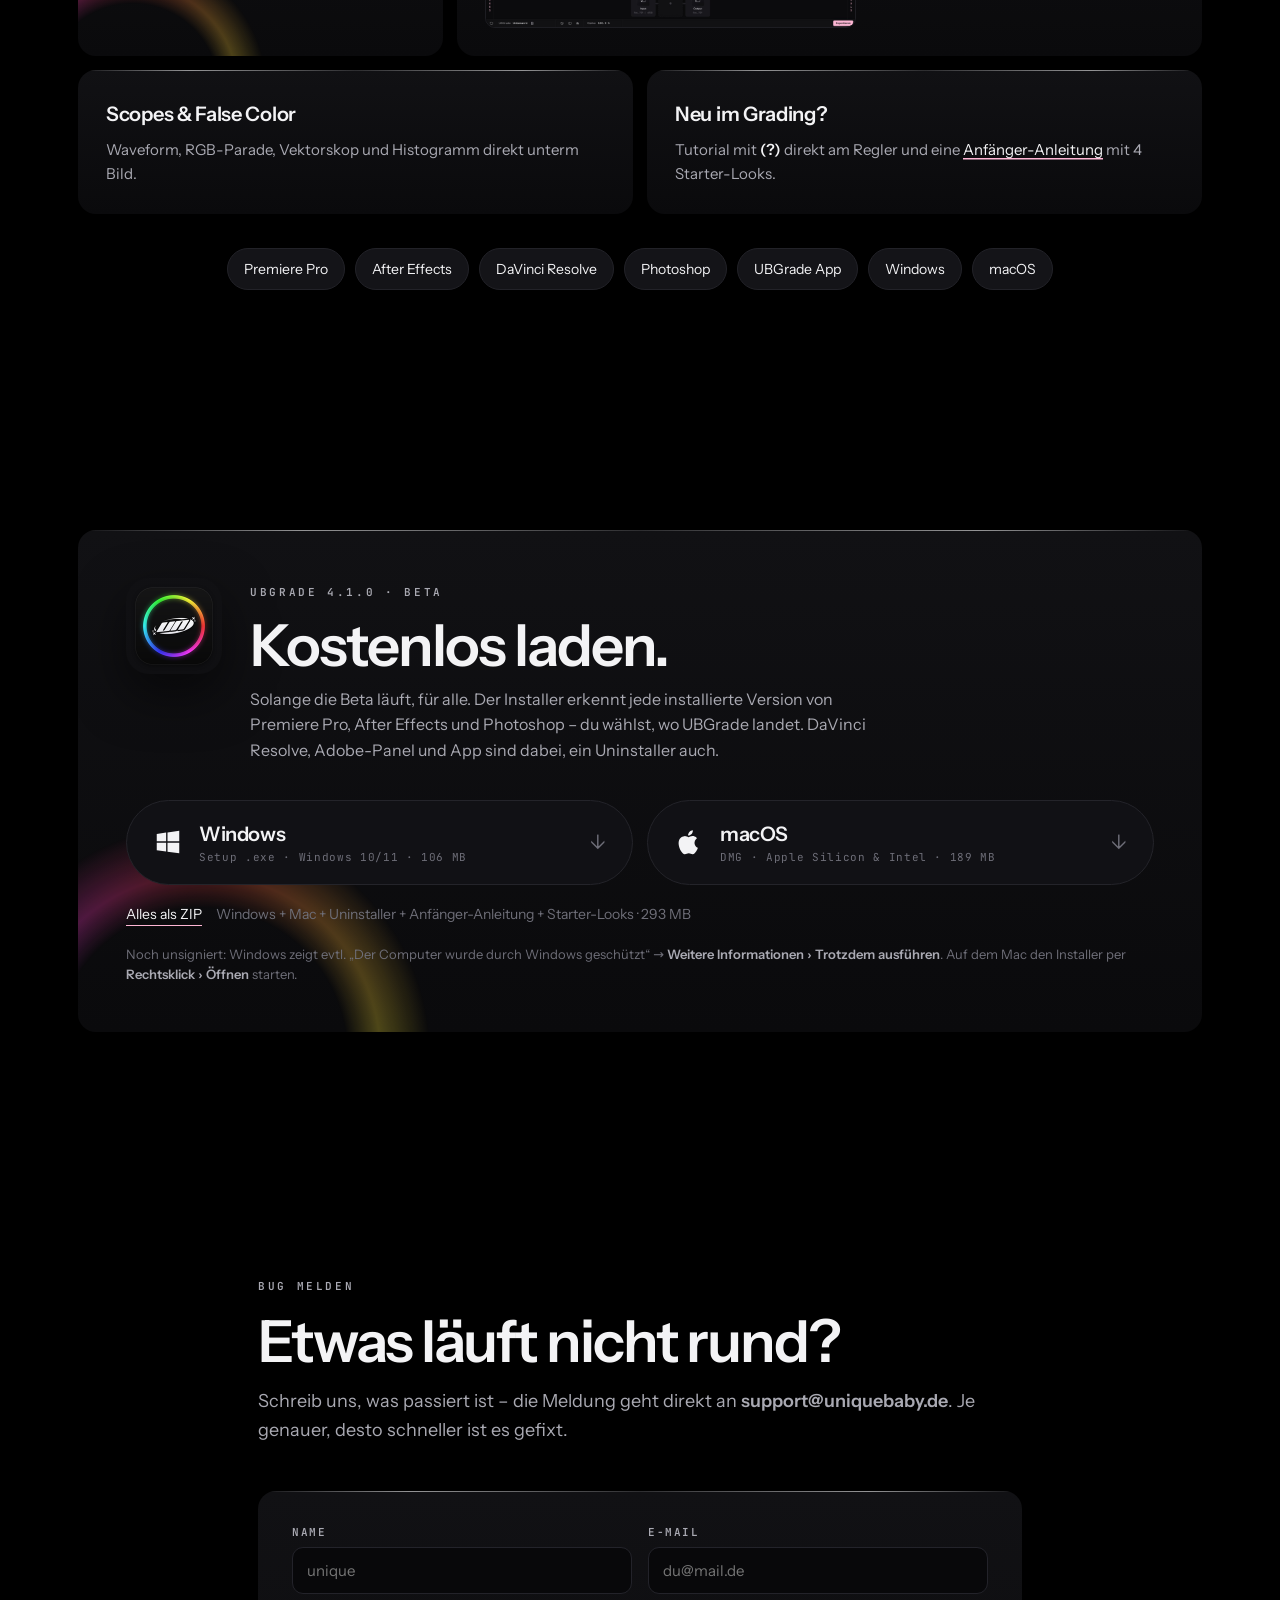
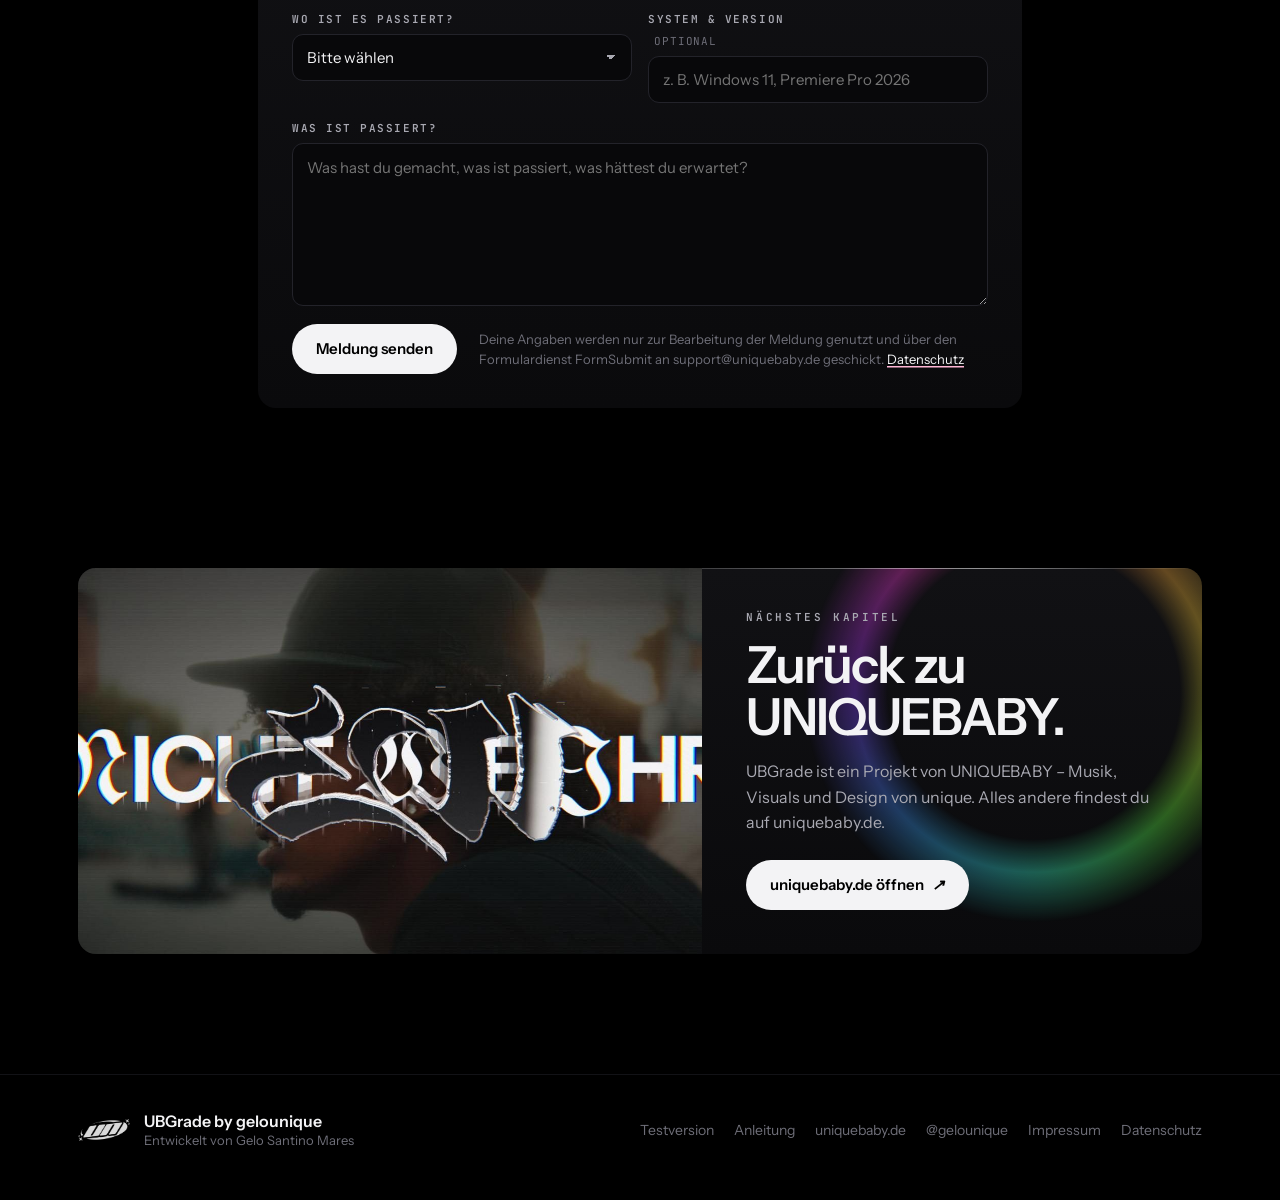
==== commit 26529f61: "SEO: canonical, robots, OG-Details, JSON-LD, robots.txt, sitemap.xml Co-Authored-By: Claude Sonnet 5" ====
--- a/index.html
+++ b/index.html
@@ -10,6 +10,18 @@
 <meta property="og:description" content="Ein Look. Jedes Programm. Color Grading für Premiere Pro, After Effects, DaVinci Resolve & Photoshop – für kurze Zeit kostenlos.">
 <meta property="og:image" content="https://ubgrade.uniquebaby.de/assets/og.jpg">
 <meta property="og:url" content="https://ubgrade.uniquebaby.de/">
+<link rel="canonical" href="https://ubgrade.uniquebaby.de/">
+<meta name="robots" content="index, follow, max-image-preview:large">
+<meta property="og:type" content="website">
+<meta property="og:site_name" content="UNIQUEBABY">
+<meta property="og:locale" content="de_DE">
+<meta property="og:image:width" content="1200">
+<meta property="og:image:height" content="630">
+<meta property="og:image:alt" content="UBGrade by gelounique – jetzt in der Beta">
+<meta name="twitter:title" content="UBGrade by gelounique – jetzt in der Beta">
+<meta name="twitter:description" content="Ein Look. Jedes Programm. Color Grading für Premiere Pro, After Effects, DaVinci Resolve & Photoshop – für kurze Zeit kostenlos.">
+<meta name="twitter:image" content="https://ubgrade.uniquebaby.de/assets/og.jpg">
+<script type="application/ld+json">{"@context": "https://schema.org", "@type": "SoftwareApplication", "name": "UBGrade by gelounique", "applicationCategory": "MultimediaApplication", "operatingSystem": "Windows, macOS", "url": "https://ubgrade.uniquebaby.de/", "image": "https://ubgrade.uniquebaby.de/assets/og.jpg", "description": "UBGrade by gelounique: All-in-one Color Grading als Effekt in Premiere Pro, After Effects, DaVinci Resolve und Photoshop. Jetzt in der Beta – für kurze Zeit kostenlos für Windows & Mac und direkt im Browser ausprobieren.", "offers": {"@type": "Offer", "price": "0", "priceCurrency": "EUR"}, "publisher": {"@type": "Organization", "name": "MARES Projects GmbH i.G.", "url": "https://uniquebaby.de/"}}</script>
 <meta name="twitter:card" content="summary_large_image">
 <link rel="icon" href="assets/icon-64.png">
 <link rel="apple-touch-icon" href="assets/icon-192.png">
--- a/landing.css
+++ b/landing.css
@@ -256,3 +256,13 @@
 .chap:hover img{transform:scale(1.03)}
 .chap:hover .btn{box-shadow:-2px 0 0 rgba(255,40,110,.55),2px 0 0 rgba(40,200,255,.55)}
 @media (max-width:960px){.chap{grid-template-columns:1fr}.chap img{aspect-ratio:1480/760;height:auto}.chap-in{padding:30px 26px}}
+
+/* ---------- Performance: Ringe drehen per transform/rotate (GPU) statt pro Frame neu gezeichnet zu werden ---------- */
+@keyframes ubSpinC{from{transform:translate(-50%,-50%) rotate(0deg)}to{transform:translate(-50%,-50%) rotate(360deg)}}
+@keyframes ubSpin{to{rotate:360deg}}
+.btn.ring .rg,.try-ring{background:none;animation:none;overflow:hidden}
+.btn.ring .rg::before,.try-ring::before{content:'';position:absolute;left:50%;top:50%;width:max(300%,640px);aspect-ratio:1;transform:translate(-50%,-50%);background:conic-gradient(from 0deg,#ff3b3b,#ffb03b,#fff23b,#5dff3b,#3bffd8,#3b9dff,#8a3bff,#ff3bd0,#ff3b3b);animation:ubSpinC 3.5s linear infinite;will-change:transform}
+.try::after{background:conic-gradient(from 0deg,#ff3b3b,#ffb03b,#fff23b,#5dff3b,#3bffd8,#3b9dff,#8a3bff,#ff3bd0,#ff3b3b);animation:none}
+.glowbox::after{background:conic-gradient(from 0deg,#ff3b3b,#ffb03b,#fff23b,#5dff3b,#3bffd8,#3b9dff,#8a3bff,#ff3bd0,#ff3b3b);animation:ubSpin 9s linear infinite,glowDrift 14s ease-in-out infinite alternate;will-change:transform,rotate}
+.pk-float{will-change:transform}
+@media (prefers-reduced-motion:reduce){.btn.ring .rg::before,.try-ring::before,.glowbox::after{animation:none}}
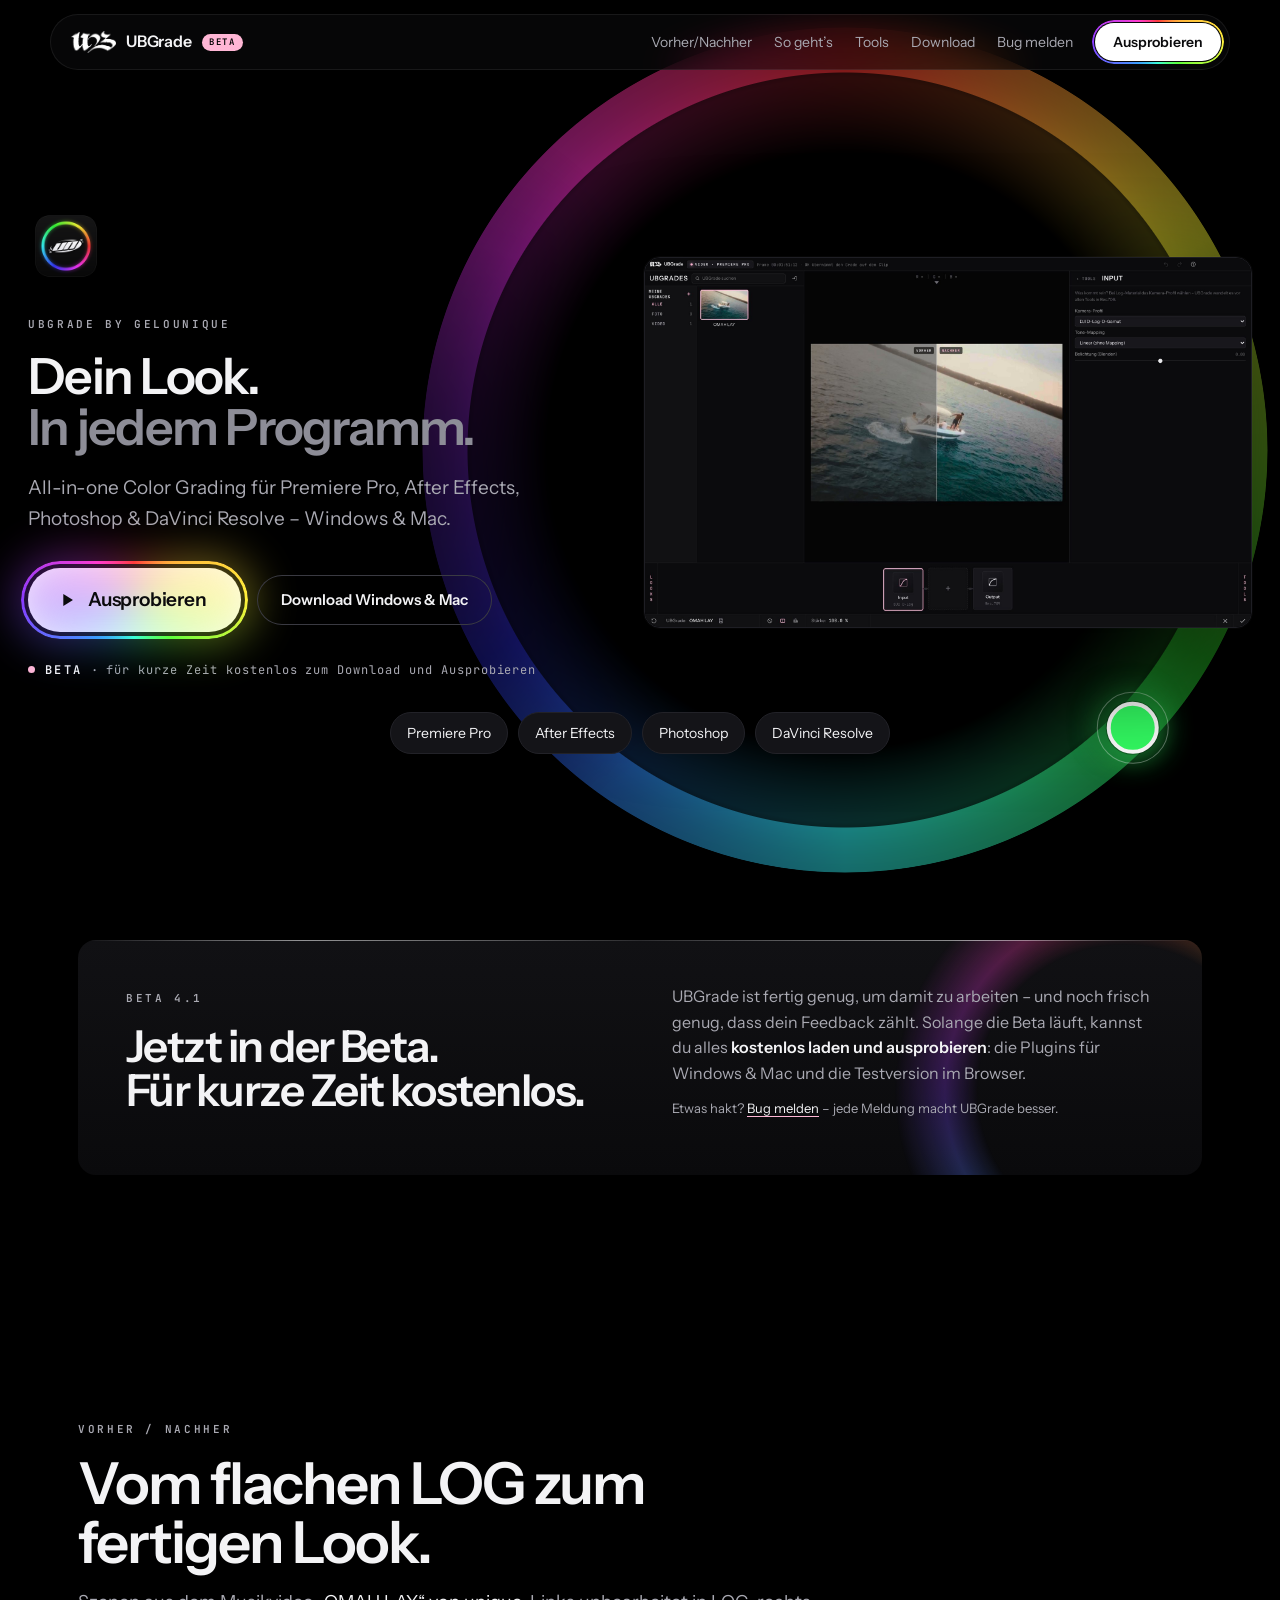
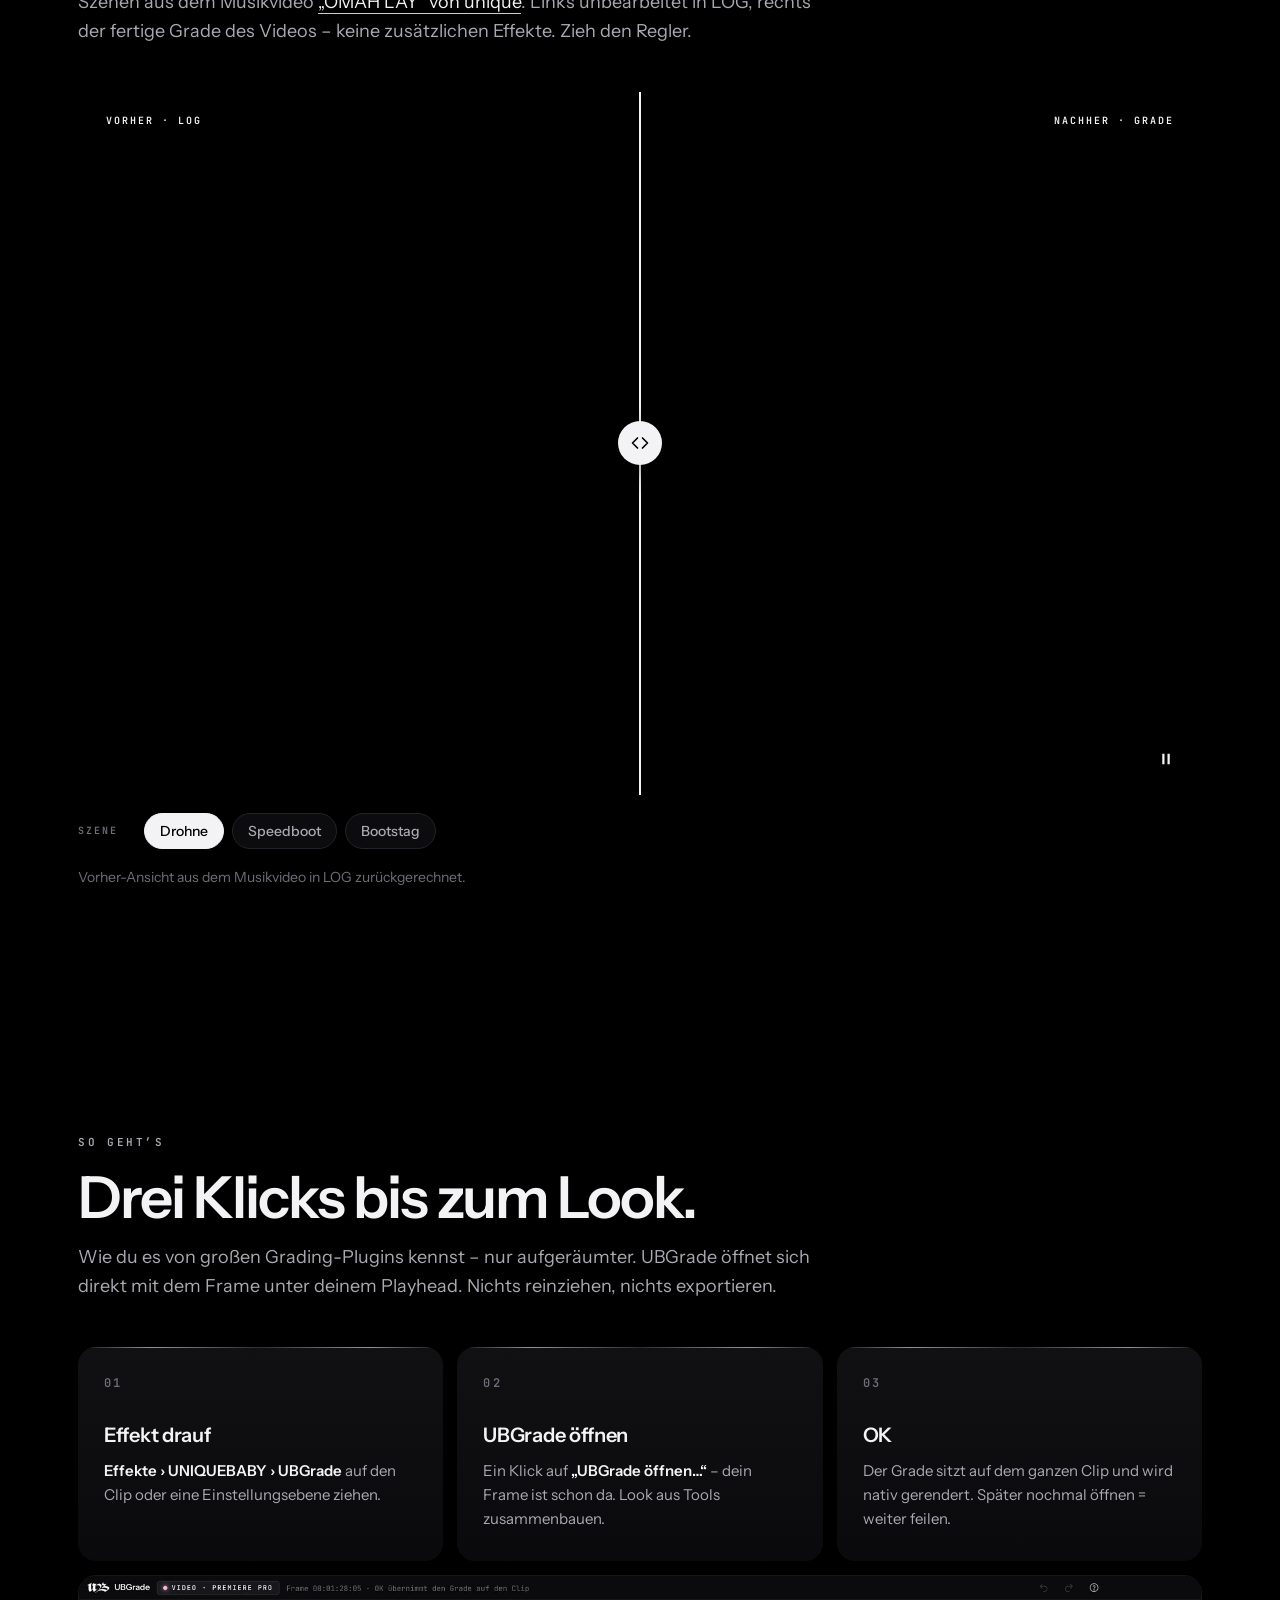
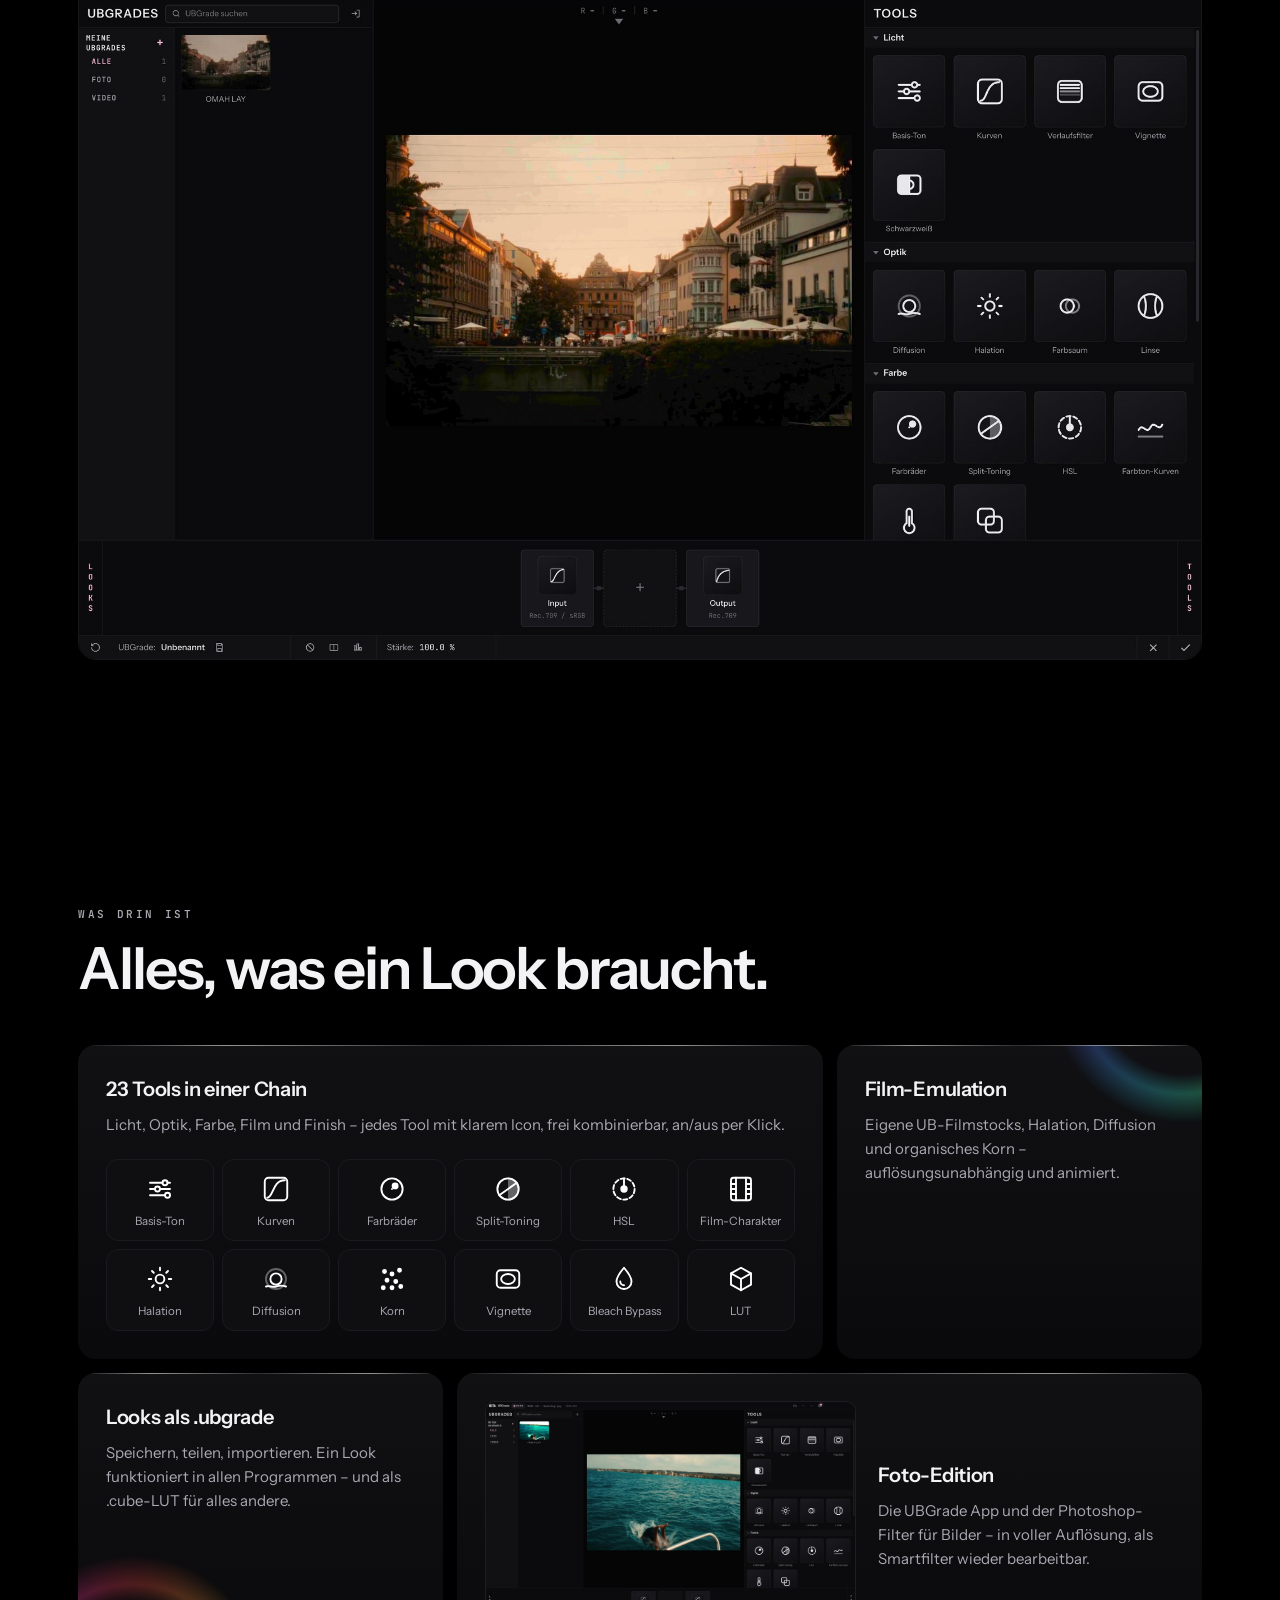
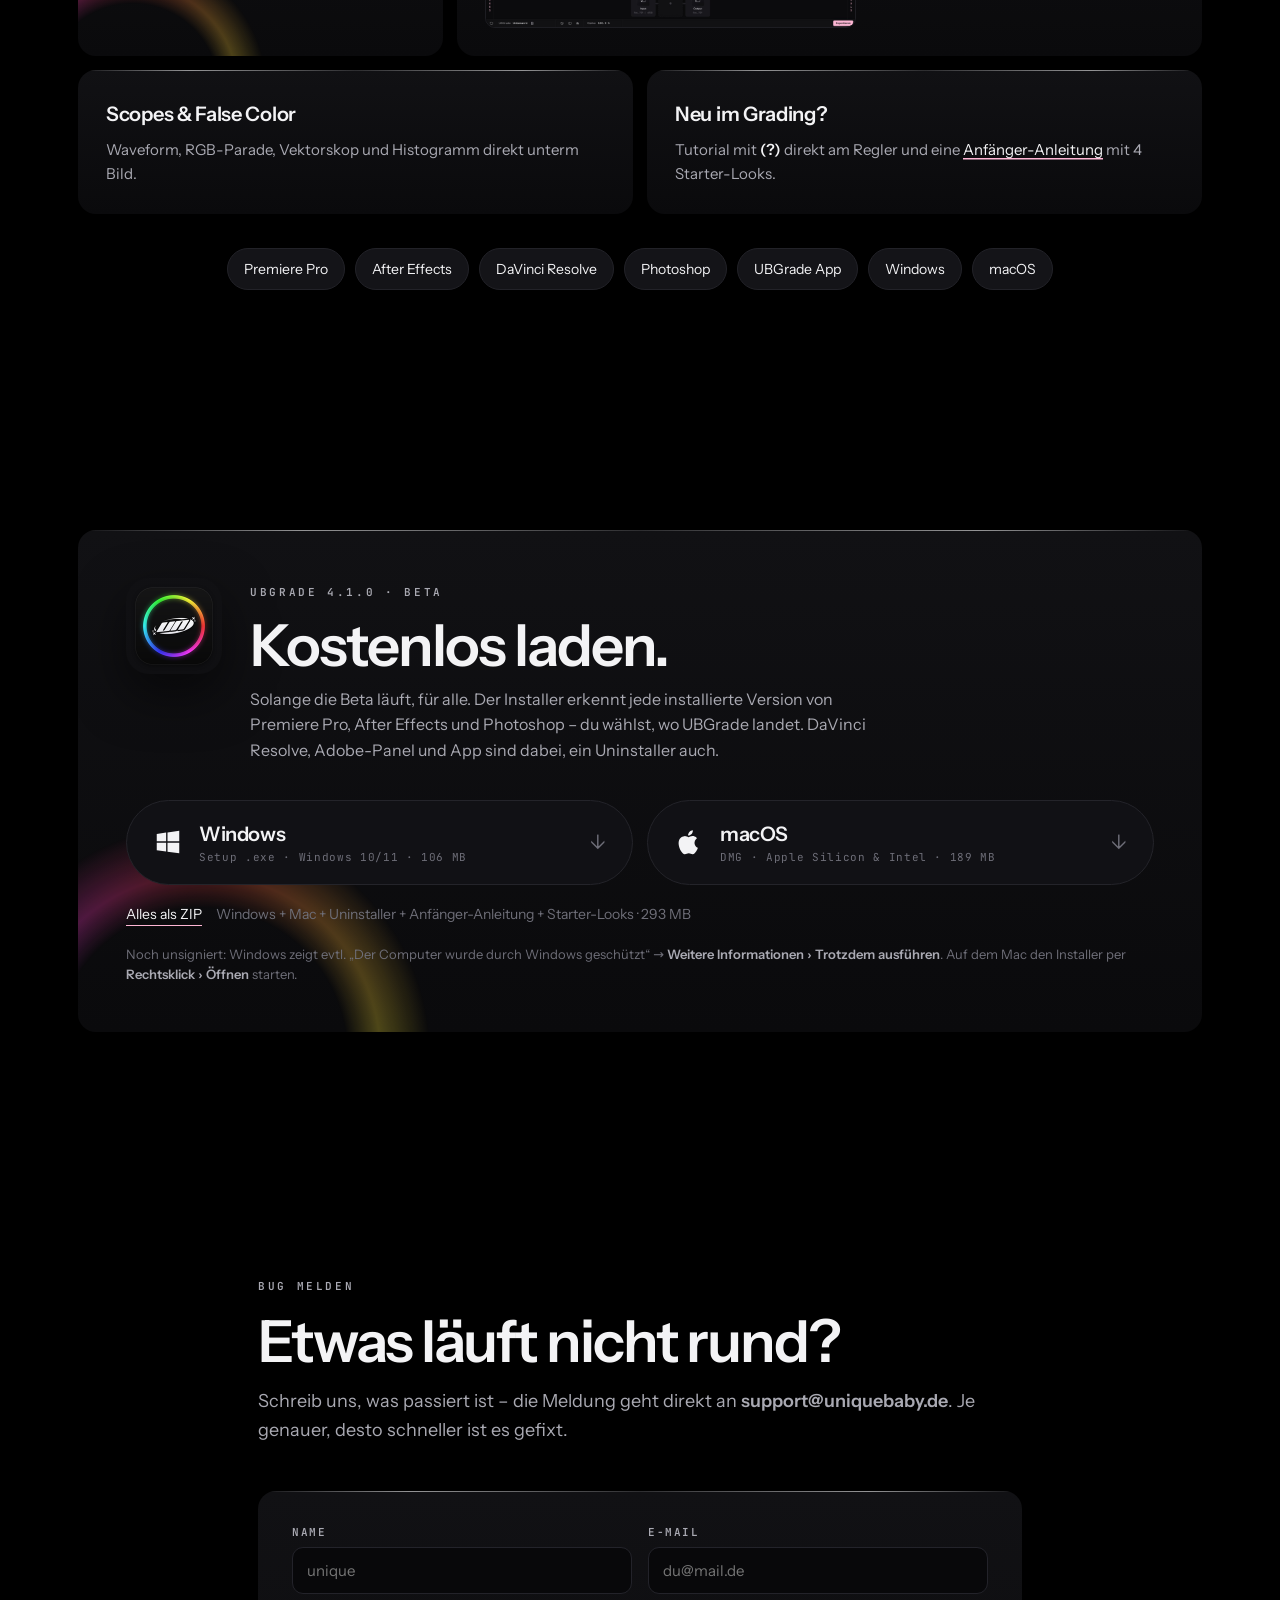
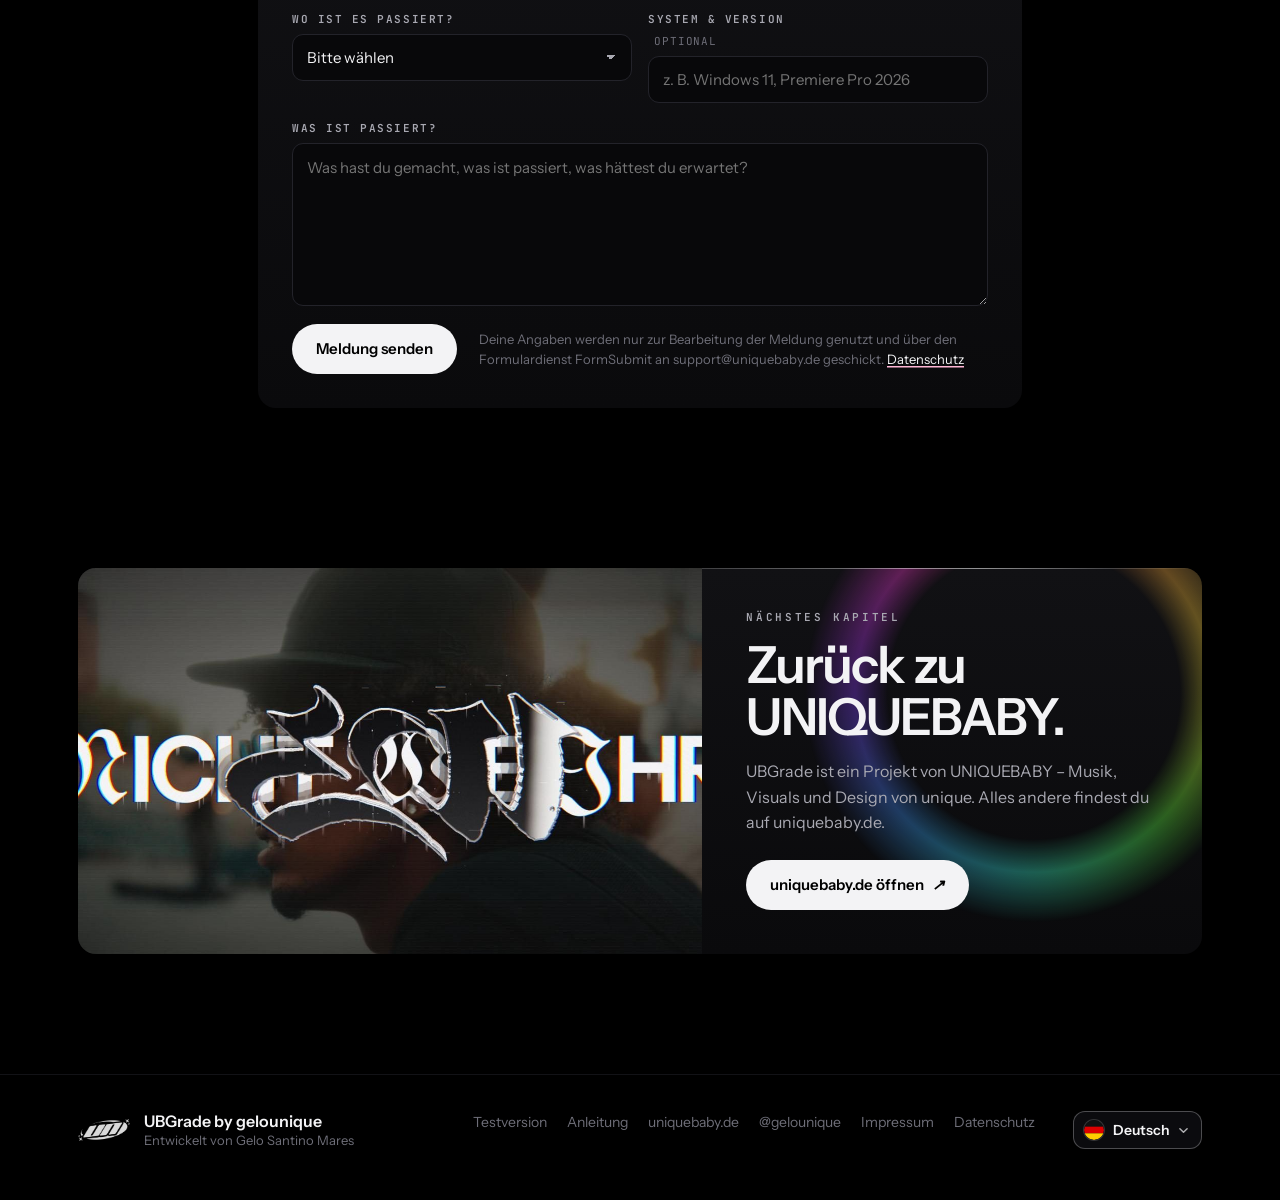
==== commit 022cfacd: "Add files via upload" ====
--- a/index.html
+++ b/index.html
@@ -1,6 +1,6 @@
 <!DOCTYPE html>
 <html lang="de">
-<head>
+<head><script>(function(){try{var d=document.documentElement,m=document.cookie.match(/(?:^|; )ub_lang=(en|de)/),q=/[?&]lang=(en|de)/.exec(location.search),l=q?q[1]:(m?m[1]:localStorage.getItem('ub_lang'));if(l==='en'){d.style.visibility='hidden';setTimeout(function(){d.style.visibility=''},2500)}}catch(e){}})()</script>
 <meta charset="utf-8">
 <meta name="viewport" content="width=device-width, initial-scale=1, viewport-fit=cover">
 <title>UBGrade by gelounique – Color Grading für Premiere Pro, After Effects, DaVinci Resolve & Photoshop</title>
@@ -246,5 +246,5 @@
 <script src="app/js/tools.js" defer></script>
 <script src="app/js/lib.js" defer></script>
 <script src="landing.js" defer></script>
-</body>
+<script src="/ub-i18n-en.js?v=2611250" defer></script><script src="/ub-i18n.js?v=2611250" defer></script></body>
 </html>
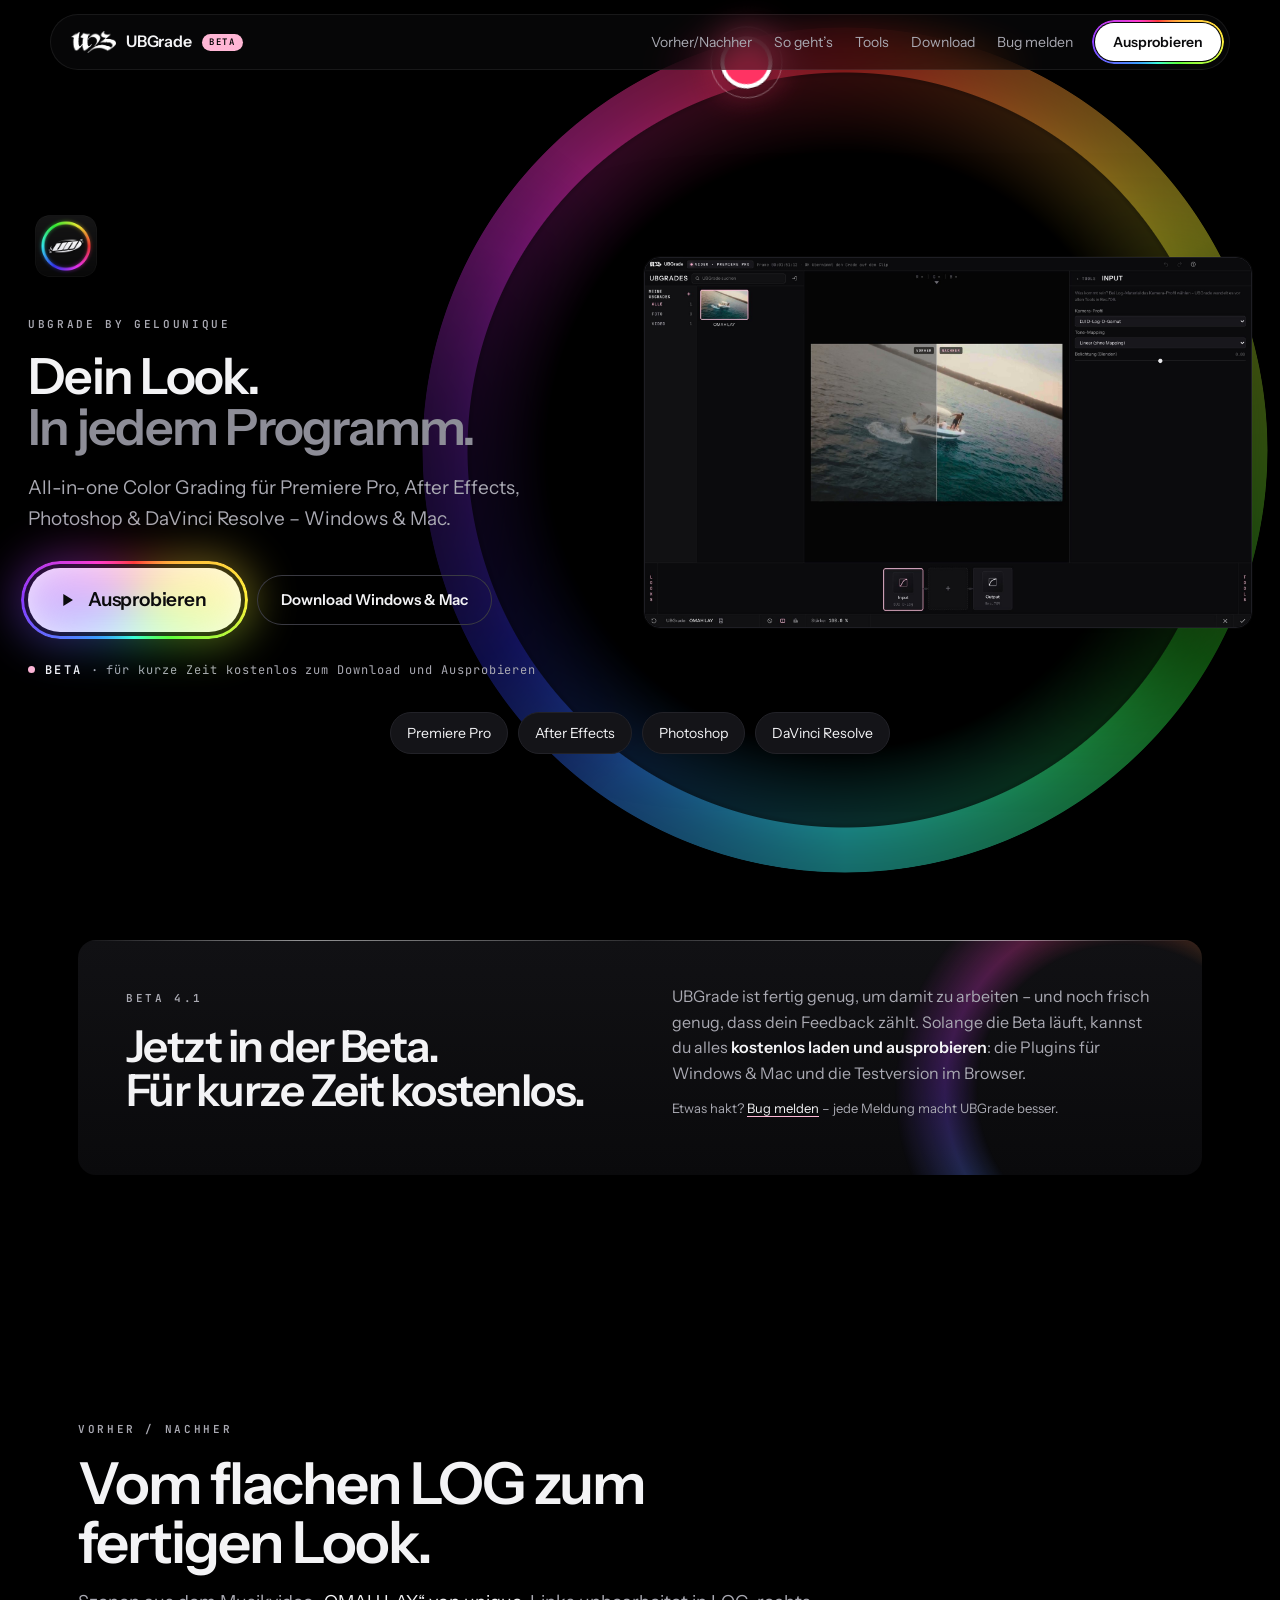
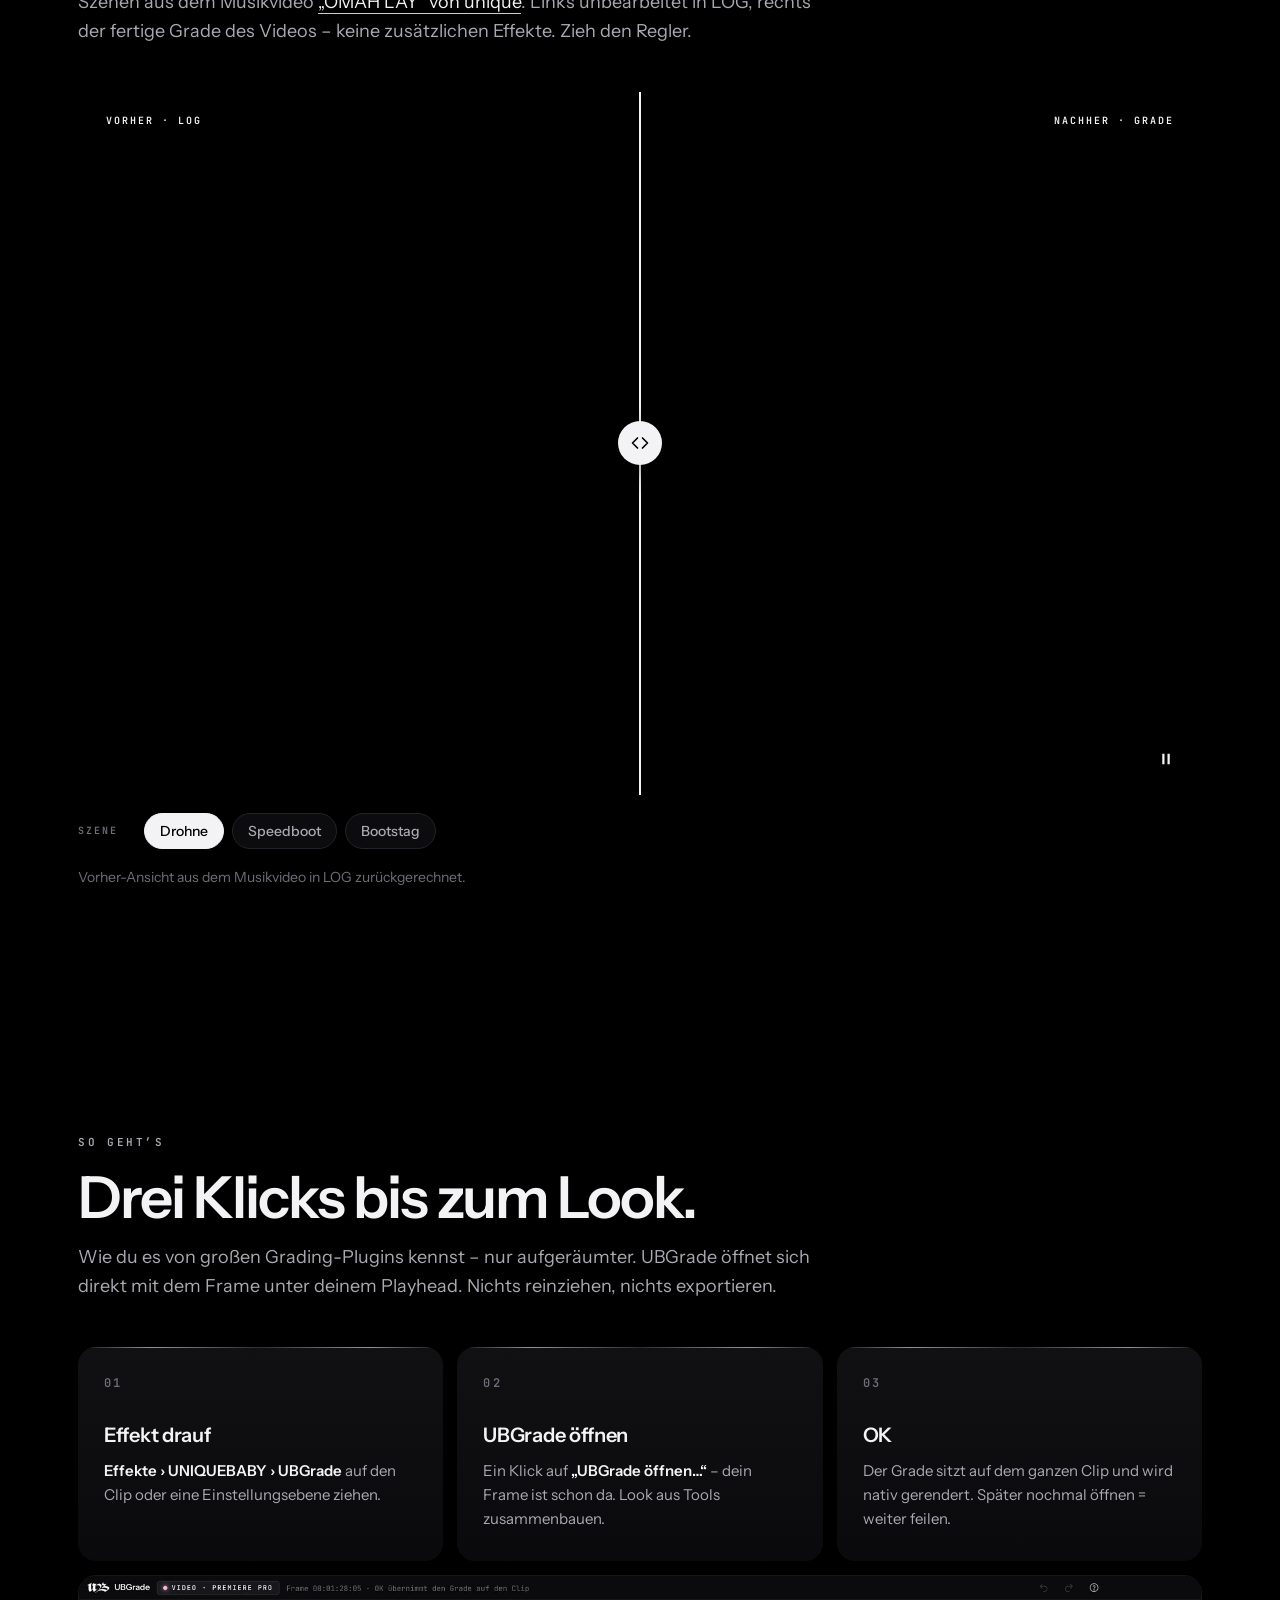
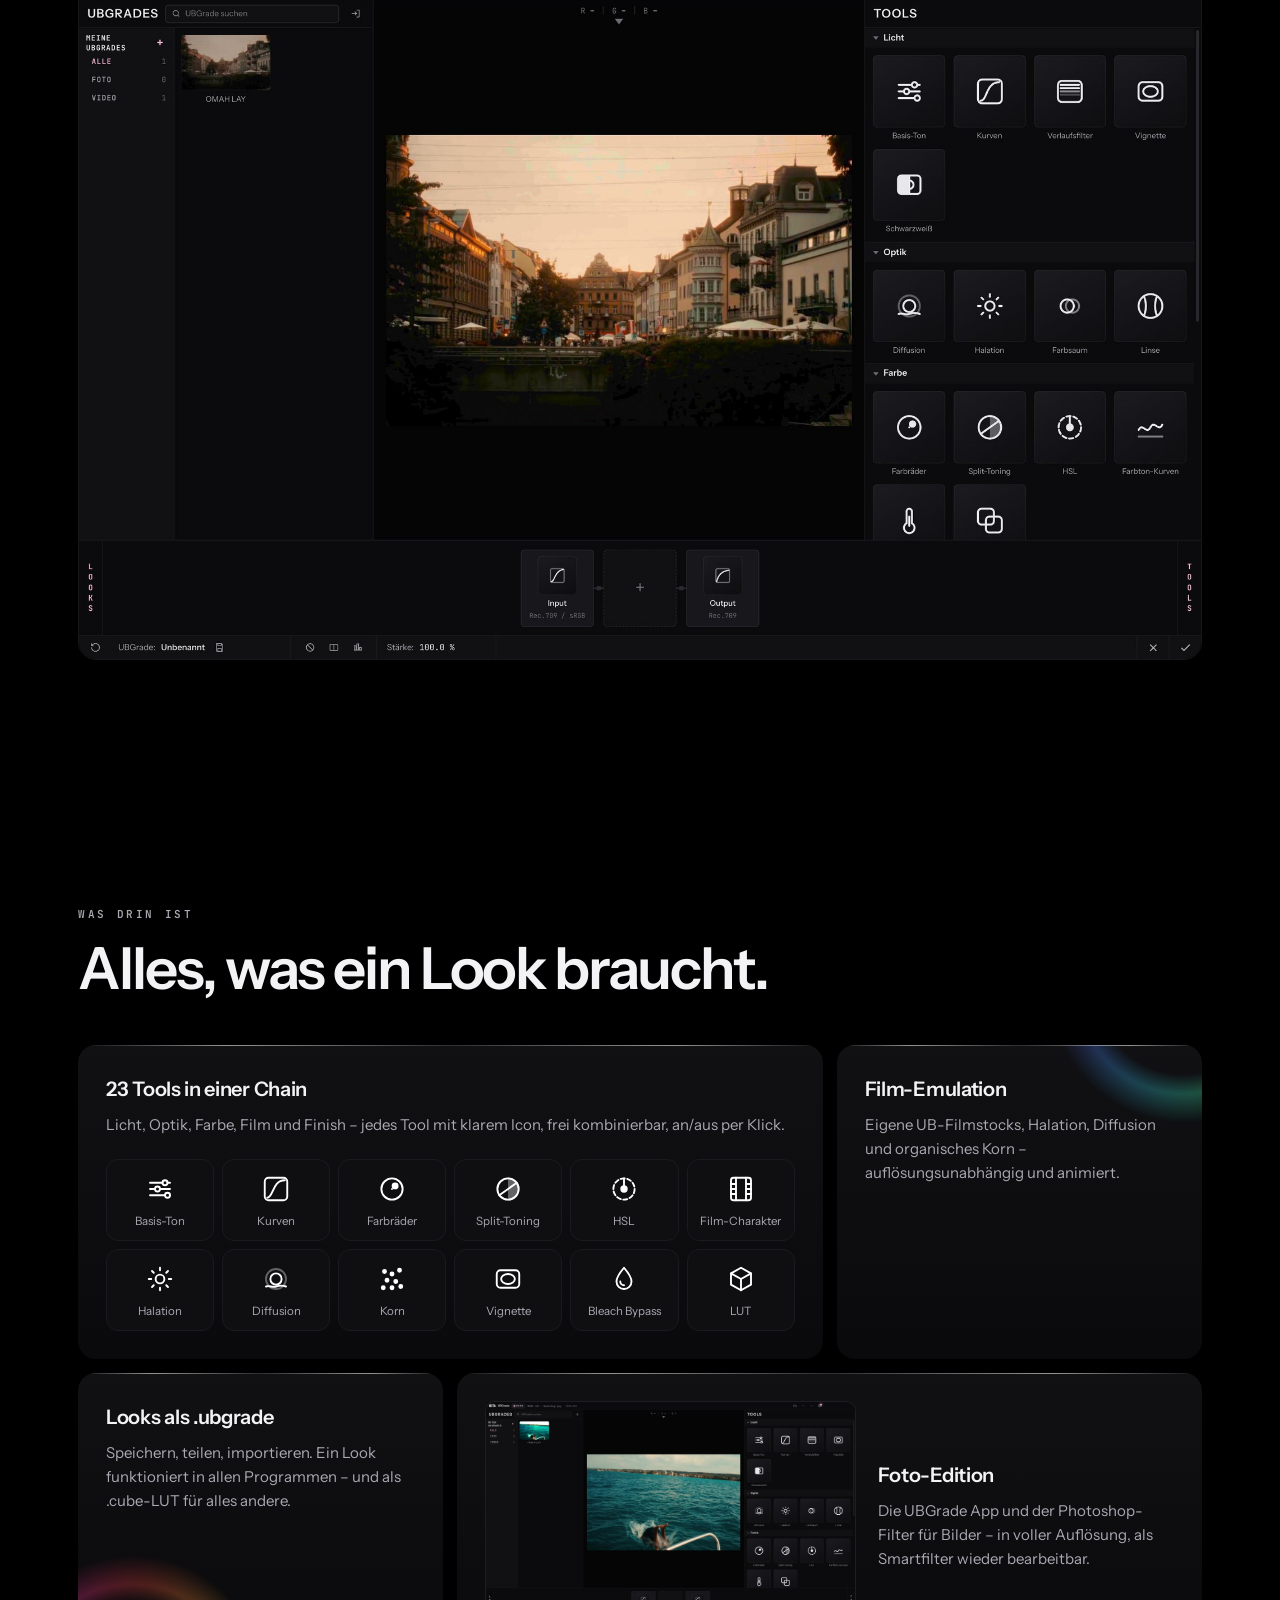
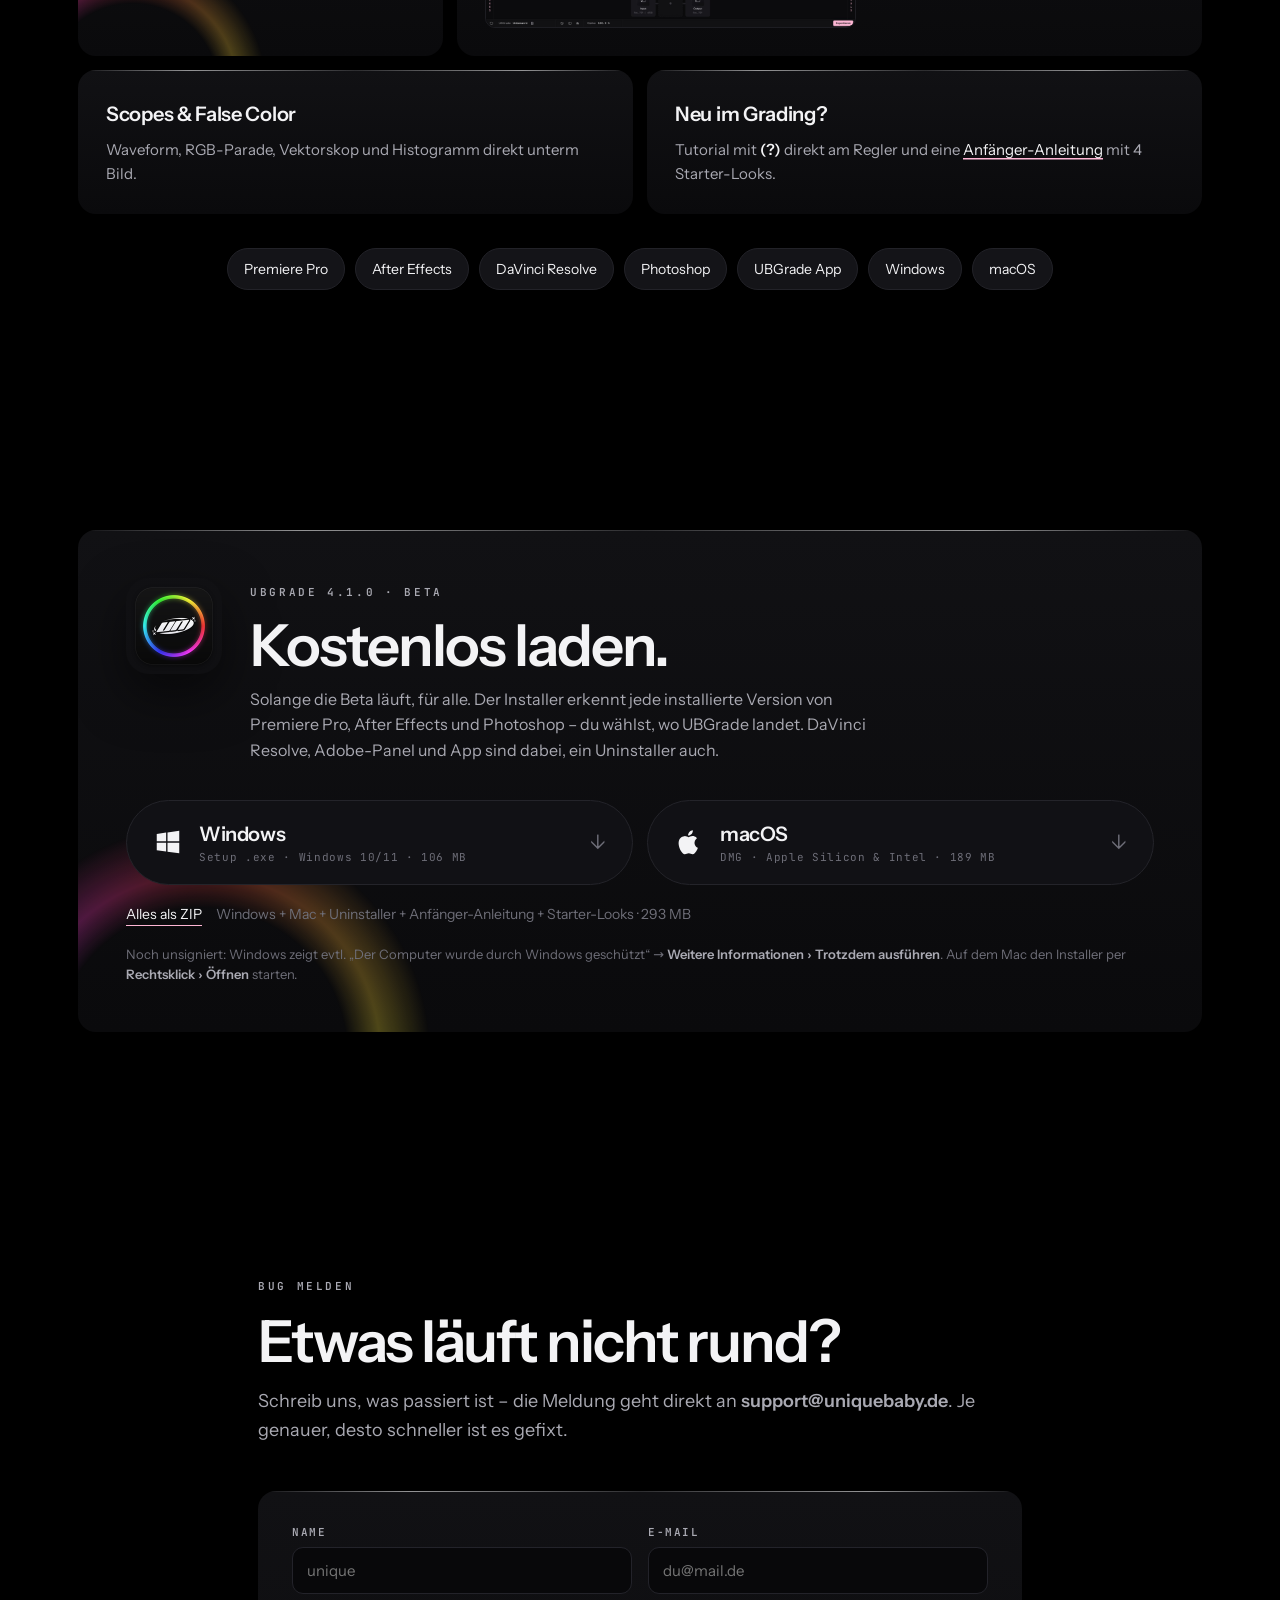
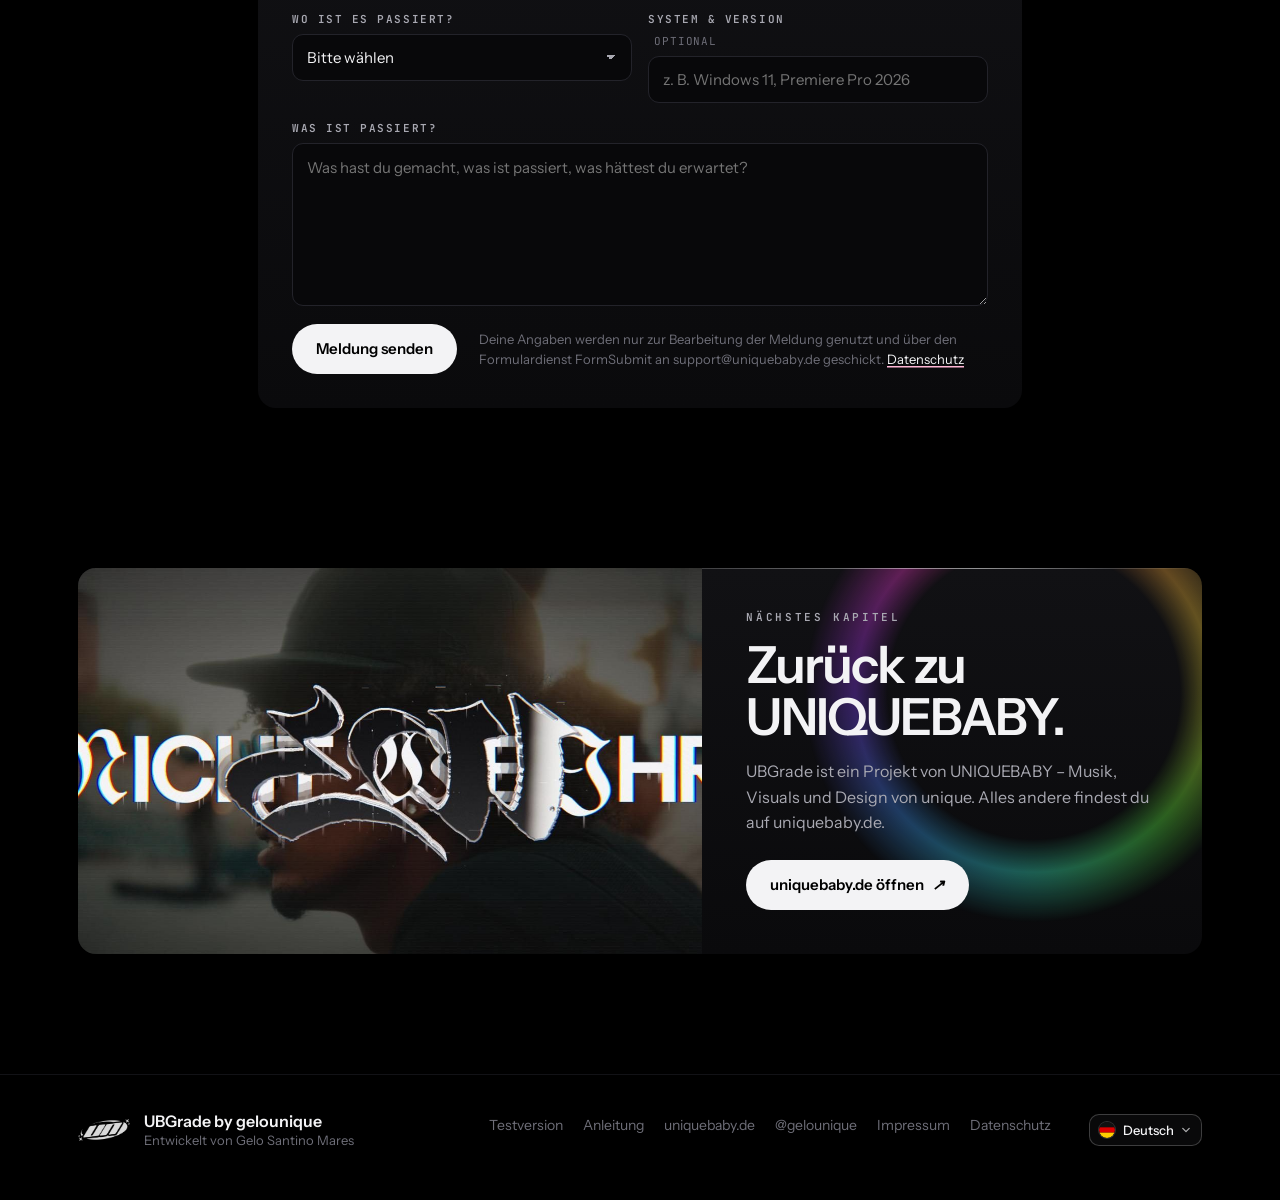
==== commit 71aae0ea: "Add files via upload" ====
--- a/index.html
+++ b/index.html
@@ -246,5 +246,5 @@
 <script src="app/js/tools.js" defer></script>
 <script src="app/js/lib.js" defer></script>
 <script src="landing.js" defer></script>
-<script src="/ub-i18n-en.js?v=2611250" defer></script><script src="/ub-i18n.js?v=2611250" defer></script></body>
+<script src="/ub-i18n-en.js?v=2611251" defer></script><script src="/ub-i18n.js?v=2611251" defer></script></body>
 </html>
